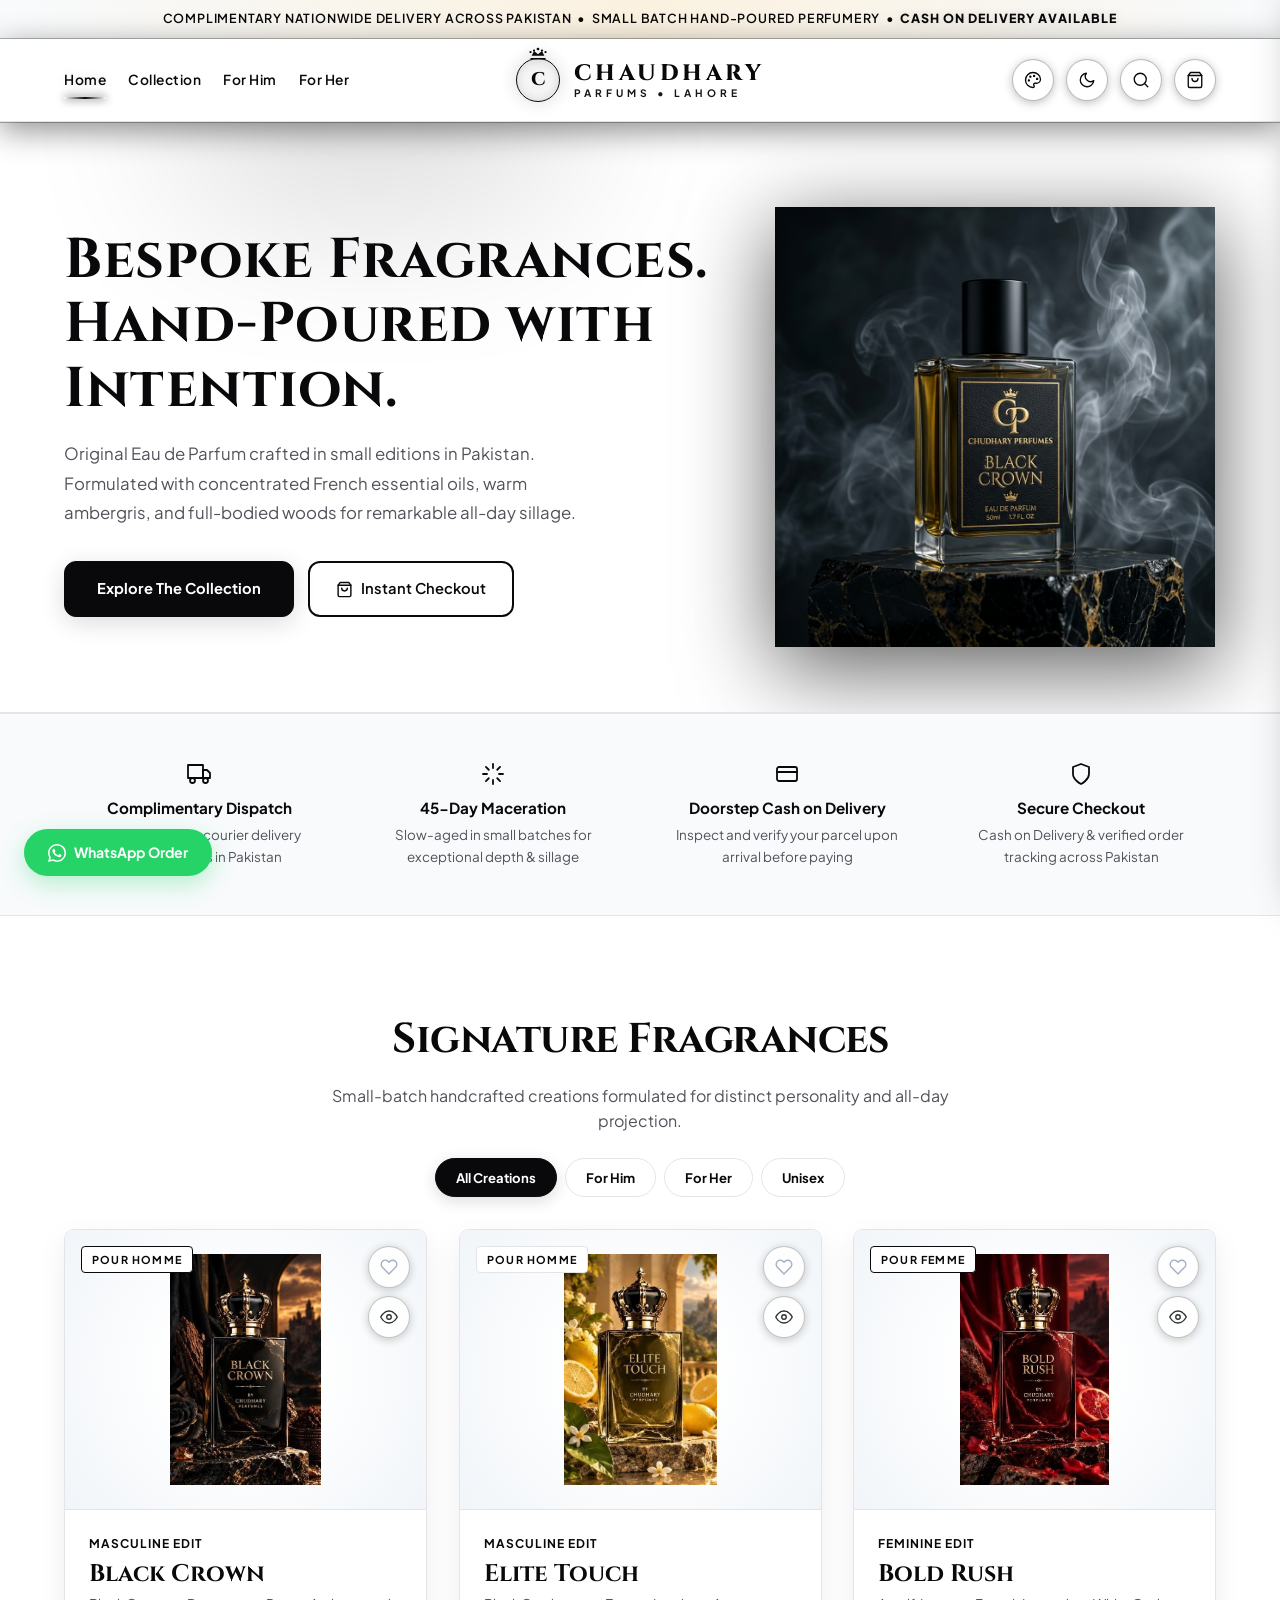
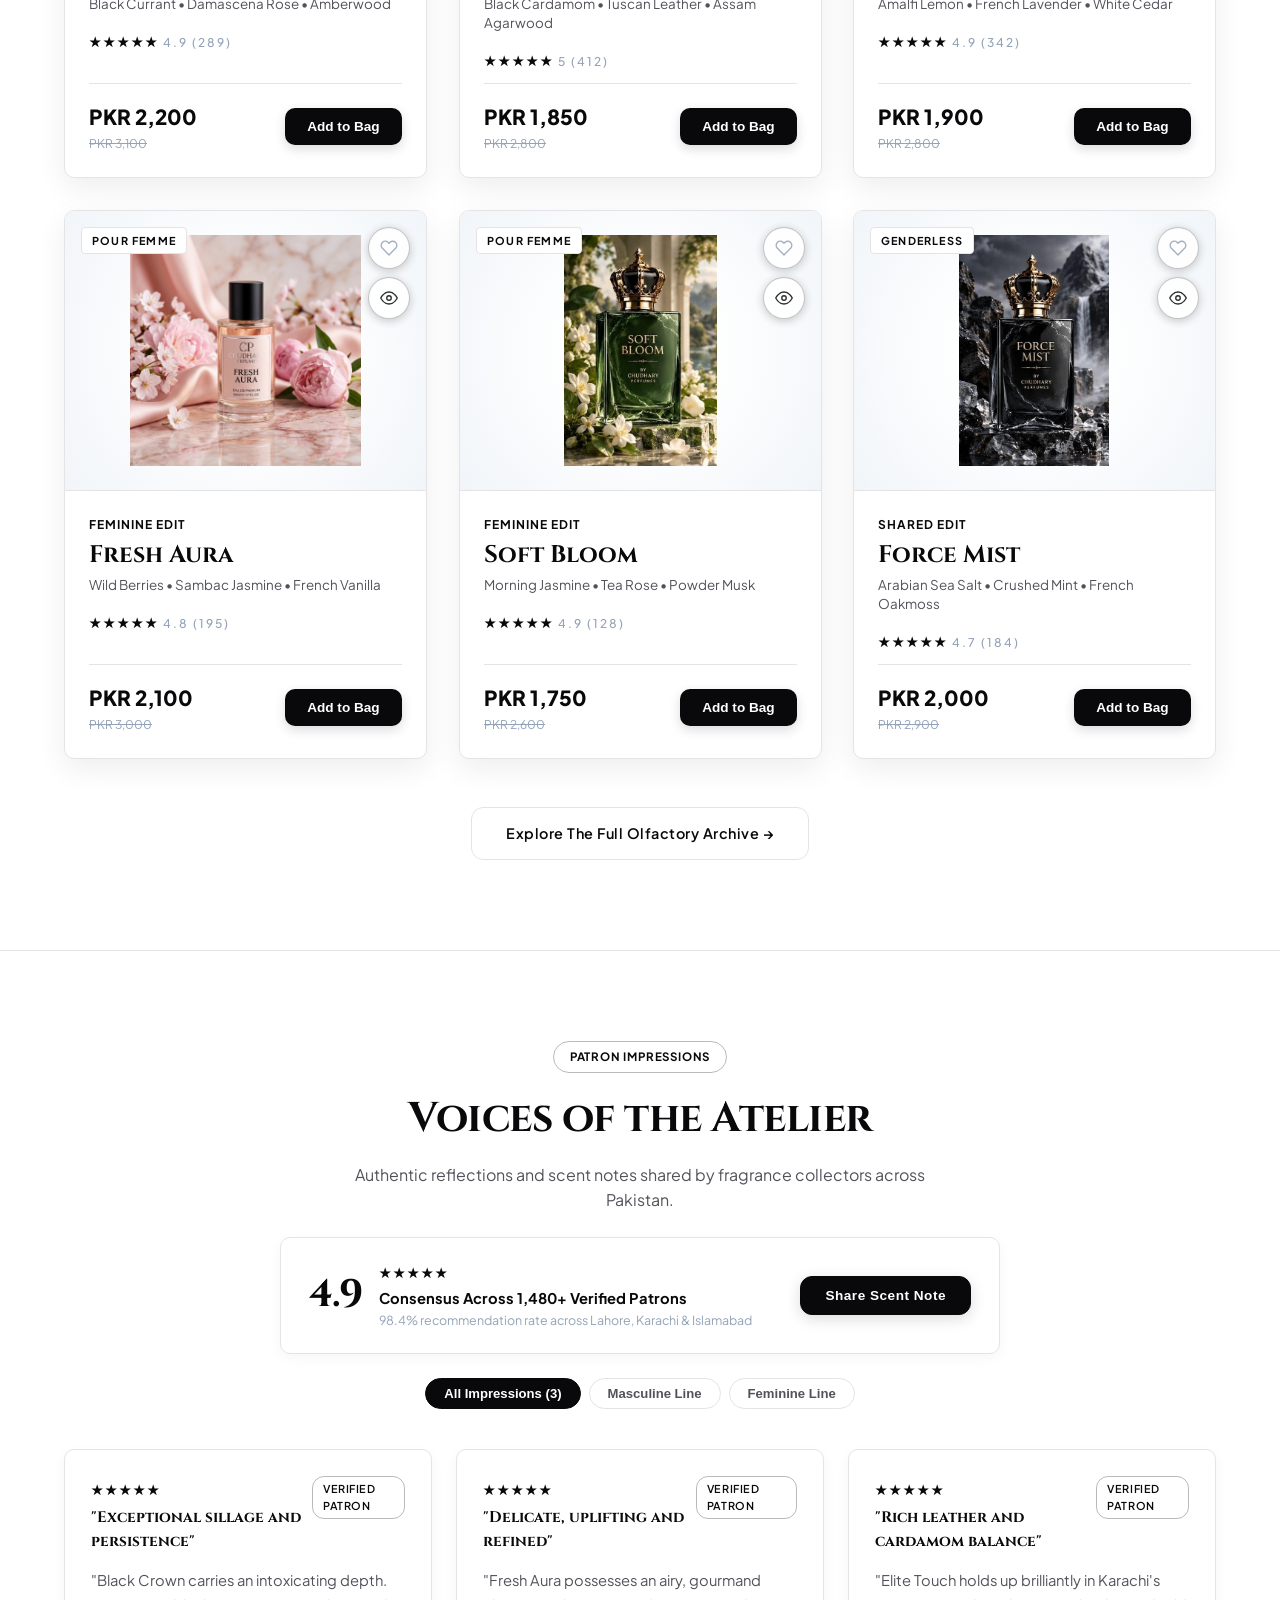
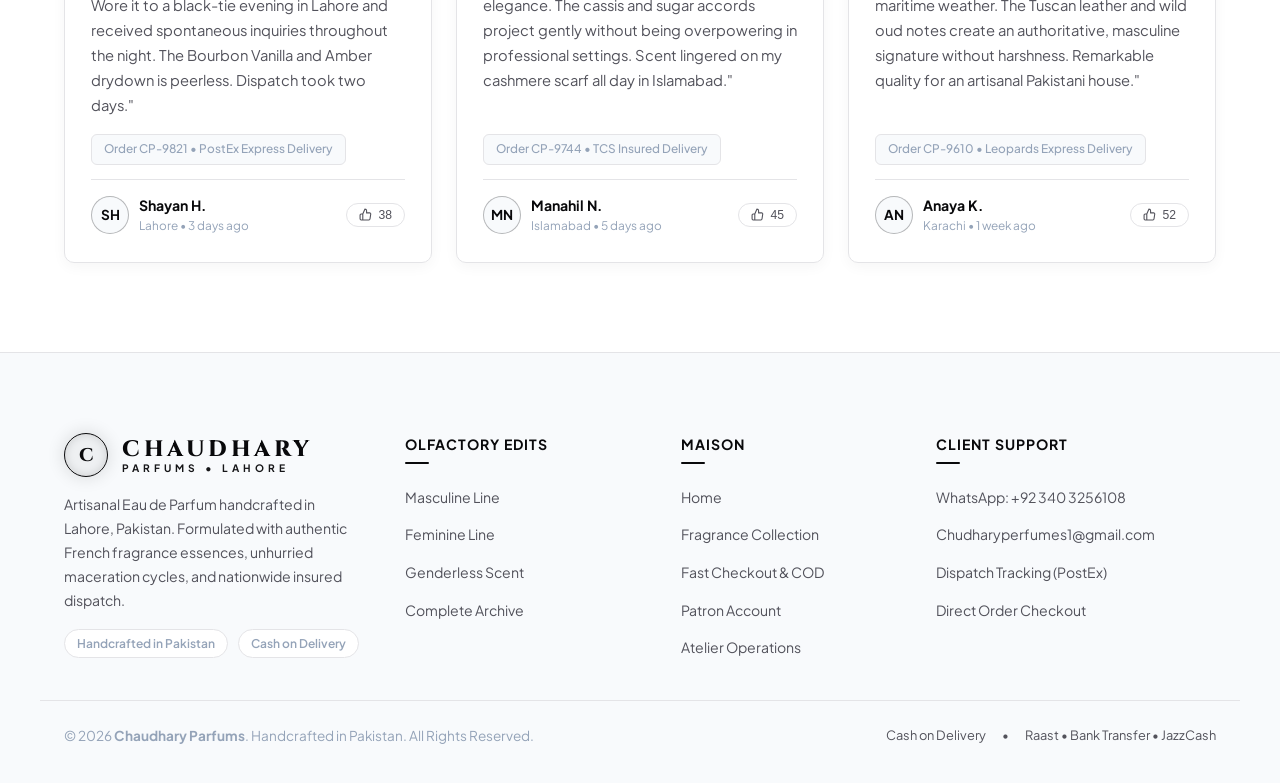
==== index.html @ a532df34 "Restore original Black Crown hero bottle on homepage while keeping new flacon in catalog" ====
<!DOCTYPE html>
<html lang="en-PK" data-theme="light" data-palette="modern-noir">

<head>
  <meta charset="UTF-8">
  <meta name="viewport" content="width=device-width, initial-scale=1.0">
  <title>Chaudhary Parfums | Haute Parfumerie Royale - Luxury Artisanal Eau de Parfum Pakistan</title>
  <meta name="description"
    content="Discover Chaudhary Parfums Lahore: Small-batch handcrafted artisanal Eau de Parfum fragrances formulated with concentrated French essential oils. Complimentary Cash on Delivery across Pakistan.">
  <meta name="keywords"
    content="chaudhary parfums, luxury perfumes pakistan, artisanal eau de parfum lahore, buy perfume online pakistan, mens cologne, womens perfume, niche fragrances pakistan, long lasting perfumes, cash on delivery perfumes">
  <meta name="author" content="Chaudhary Parfums">
  <meta name="robots" content="index, follow">

  <!-- Self-referential Canonical & hreflang Tags -->
  <link rel="canonical" href="https://chudharyperfumes.com/">
  <link rel="alternate" hreflang="en-pk" href="https://chudharyperfumes.com/">
  <link rel="alternate" hreflang="x-default" href="https://chudharyperfumes.com/">

  <!-- Open Graph (OG) Meta Tags for Social Media & WhatsApp -->
  <meta property="og:type" content="website">
  <meta property="og:site_name" content="Chaudhary Parfums">
  <meta property="og:title" content="Chaudhary Parfums | Haute Parfumerie Royale Lahore">
  <meta property="og:description"
    content="Small-batch handcrafted artisanal Eau de Parfum creations formulated with pure French essential oils. Complimentary Cash on Delivery across Pakistan.">
  <meta property="og:url" content="https://chudharyperfumes.com/">
  <meta property="og:image" content="https://chudharyperfumes.com/assets/images/products/black_crown.png">
  <meta property="og:locale" content="en_PK">

  <!-- Twitter Card Meta Tags -->
  <meta name="twitter:card" content="summary_large_image">
  <meta name="twitter:title" content="Chaudhary Parfums | Haute Parfumerie Royale Lahore">
  <meta name="twitter:description"
    content="Handcrafted artisanal Eau de Parfum creations with complimentary nationwide delivery across Pakistan.">
  <meta name="twitter:image" content="https://chudharyperfumes.com/assets/images/products/black_crown.png">

  <!-- Schema.org Structured Data (JSON-LD) -->
  <script type="application/ld+json">
  {
    "@context": "https://schema.org",
    "@type": "Store",
    "name": "Chaudhary Parfums",
    "url": "https://chudharyperfumes.com/",
    "logo": "https://chudharyperfumes.com/assets/images/products/black_crown.png",
    "description": "Pakistan's premier luxury handcrafted fragrance house specializing in long-lasting Eau de Parfum.",
    "telephone": "+92-340-3256108",
    "email": "Chudharyperfumes1@gmail.com",
    "priceRange": "PKR 1,750 - PKR 2,200",
    "address": {
      "@type": "PostalAddress",
      "addressCountry": "PK"
    },
    "sameAs": [
      "https://wa.me/923403256108"
    ]
  }
  </script>

  <!-- Instant Theme Script (Prevents Refresh Flash) -->
  <script>
    (function () {
      try {
        if (localStorage.getItem('cp_theme_v3') !== 'true') {
          localStorage.setItem('cp_palette_pref', 'modern-noir');
          localStorage.setItem('cp_theme_pref', 'light');
          localStorage.setItem('cp_theme_v3', 'true');
        }
        var p = localStorage.getItem('cp_palette_pref') || 'modern-noir';
        var t = localStorage.getItem('cp_theme_pref') || 'light';
        document.documentElement.setAttribute('data-palette', p);
        document.documentElement.setAttribute('data-theme', t);
      } catch (e) { }
    })();
  </script>

  <!-- Performance Preconnect Hints -->
  <link rel="preconnect" href="https://fonts.googleapis.com">
  <link rel="preconnect" href="https://fonts.gstatic.com" crossorigin>

  <!-- CSS Stylesheets -->
  <link rel="stylesheet" href="css/style.css">
  <link rel="stylesheet" href="css/themes.css">
  <link rel="stylesheet" href="css/animations.css">
  <link rel="stylesheet" href="css/responsive.css">
  <link rel="stylesheet" href="css/shop.css">

  <style>
    /* Floating WhatsApp Button */
    .whatsapp-float {
      position: fixed;
      bottom: 24px;
      left: 24px;
      background: #25D366;
      color: #ffffff;
      padding: 12px 24px;
      border-radius: 30px;
      display: flex;
      align-items: center;
      gap: 8px;
      font-weight: 700;
      font-size: 0.88rem;
      box-shadow: 0 8px 24px rgba(37, 211, 102, 0.3);
      z-index: 999;
      transition: transform 0.2s ease;
      text-decoration: none;
    }

    .whatsapp-float:hover {
      transform: scale(1.05);
      color: #ffffff;
    }

    .pak-trust-banner {
      background: var(--bg-secondary);
      border-top: 1px solid var(--border-color);
      border-bottom: 1px solid var(--border-color);
      padding: 36px 0;
    }

    .pak-trust-grid {
      display: grid;
      grid-template-columns: repeat(auto-fit, minmax(220px, 1fr));
      gap: 24px;
      text-align: center;
    }

    .pak-trust-item {
      padding: 12px;
    }

    .pak-trust-icon {
      font-size: 1.6rem;
      margin-bottom: 8px;
    }

    .pak-trust-title {
      font-weight: 700;
      font-size: 0.95rem;
      margin-bottom: 4px;
      color: var(--text-primary);
    }

    .pak-trust-desc {
      font-size: 0.84rem;
      color: var(--text-secondary);
    }

    /* Perfume Story Card */
    .story-card {
      background: var(--bg-card);
      border: 1px solid var(--border-color);
      border-radius: var(--radius-md);
      padding: 48px;
      margin-top: 60px;
      box-shadow: var(--shadow-sm);
      display: grid;
      grid-template-columns: 1fr 1fr;
      gap: 40px;
      align-items: center;
    }

    @media (max-width: 768px) {
      .story-card {
        grid-template-columns: 1fr;
        padding: 28px;
      }
    }
  </style>
</head>

<body>

  <!-- Top Announcement Bar -->
  <div class="top-bar">
    Complimentary Nationwide Delivery Across Pakistan &nbsp;•&nbsp; Small Batch Hand-Poured Perfumery &nbsp;•&nbsp; <strong>Cash on Delivery Available</strong>
  </div>

  <!-- Haute Parfumerie Split-Wing Header Navbar -->
  <header class="header">
    <div class="container navbar">
      <!-- Left Wing: Curated Navigation Links -->
      <nav class="nav-links nav-wing-left">
        <a href="index.html" class="nav-link active">Home</a>
        <a href="shop.html" class="nav-link">Collection</a>
        <a href="shop.html?cat=Men" class="nav-link">For Him</a>
        <a href="shop.html?cat=Women" class="nav-link">For Her</a>
      </nav>

      <!-- Center Wing: Crowned Royal Insignia Logo -->
      <div class="nav-center-wing">
        <a href="index.html" class="logo">
          <div class="logo-seal-wrap">
            <svg class="logo-crown-svg" viewBox="0 0 24 16" fill="currentColor" aria-hidden="true">
              <path d="M2 14h20v2H2v-2zm1.5-3l3.2-6.5 5.3 4.5 5.3-4.5 3.2 6.5H3.5z"/>
              <circle cx="2" cy="6" r="1.5"/>
              <circle cx="6.7" cy="4" r="1.5"/>
              <circle cx="12" cy="2" r="1.8"/>
              <circle cx="17.3" cy="4" r="1.5"/>
              <circle cx="22" cy="6" r="1.5"/>
            </svg>
            <span class="logo-mark">C</span>
          </div>
          <div class="logo-text-group">
            <span class="logo-brand">CHAUDHARY</span>
            <span class="logo-sub">PARFUMS • LAHORE</span>
          </div>
        </a>
      </div>

      <!-- Right Wing: Atelier Actions -->
      <div class="nav-actions nav-wing-right">
        <button class="btn-icon theme-toggle-btn" title="Toggle Theme" aria-label="Toggle Theme">
          <svg width="18" height="18" viewBox="0 0 24 24" fill="none" stroke="currentColor" stroke-width="1.8" stroke-linecap="round" stroke-linejoin="round"><circle cx="12" cy="12" r="5"></circle><line x1="12" y1="1" x2="12" y2="3"></line><line x1="12" y1="21" x2="12" y2="23"></line><line x1="4.22" y1="4.22" x2="5.64" y2="5.64"></line><line x1="18.36" y1="18.36" x2="19.78" y2="19.78"></line><line x1="1" y1="12" x2="3" y2="12"></line><line x1="21" y1="12" x2="23" y2="12"></line><line x1="4.22" y1="19.78" x2="5.64" y2="18.36"></line><line x1="18.36" y1="5.64" x2="19.78" y2="4.22"></line></svg>
        </button>
        <button class="btn-icon search-trigger-btn" title="Search Scents" aria-label="Search Scents">
          <svg width="17" height="17" viewBox="0 0 24 24" fill="none" stroke="currentColor" stroke-width="1.8" stroke-linecap="round" stroke-linejoin="round"><circle cx="11" cy="11" r="8"></circle><line x1="21" y1="21" x2="16.65" y2="16.65"></line></svg>
        </button>
        <div class="btn-icon action-item cart-trigger-btn" title="Shopping Bag" role="button" tabindex="0" aria-label="Shopping Bag">
          <svg width="17" height="17" viewBox="0 0 24 24" fill="none" stroke="currentColor" stroke-width="1.8" stroke-linecap="round" stroke-linejoin="round"><path d="M6 2L3 6v14a2 2 0 0 0 2 2h14a2 2 0 0 0 2-2V6l-3-4z"></path><line x1="3" y1="6" x2="21" y2="6"></line><path d="M16 10a4 4 0 0 1-8 0"></path></svg>
          <span class="badge-count cart-badge-count">0</span>
        </div>
        <button class="mobile-menu-btn" id="mobile-menu-toggler" aria-label="Toggle Navigation">
          <span class="toggler-bars" aria-hidden="true">
            <span class="bar bar-1"></span>
            <span class="bar bar-2"></span>
            <span class="bar bar-3"></span>
          </span>
        </button>
      </div>
    </div>
  </header>

  <!-- Editorial Hero Banner -->
  <section class="hero-section" style="position: relative; overflow: hidden; background: radial-gradient(circle at 75% 45%, rgba(212, 160, 23, 0.16) 0%, rgba(212, 160, 23, 0.04) 42%, var(--hero-bg) 75%); border-bottom: 1px solid var(--border-color); padding: 85px 0 65px 0;">
    <div style="position: absolute; top: -80px; left: 15%; width: 360px; height: 160px; background: var(--brand-gold); filter: blur(90px); opacity: 0.16; pointer-events: none;"></div>
    <div class="container hero-grid" style="position: relative; z-index: 2;">
      <div class="reveal-on-scroll visible">
        <h1 class="hero-title" style="font-size: 3.5rem; line-height: 1.15; font-weight: 700; color: var(--text-primary); margin-bottom: 18px; letter-spacing: 0.5px;">
          Bespoke Fragrances.<br>
          <span style="display: inline-block;">Hand-Poured with Intention.</span>
        </h1>

        <p class="hero-subtitle" style="font-size: 1.05rem; color: var(--text-secondary); margin-bottom: 34px; line-height: 1.75; max-width: 540px;">
          Original Eau de Parfum crafted in small editions in Pakistan. Formulated with concentrated French essential oils, warm ambergris, and full-bodied woods for remarkable all-day sillage.
        </p>

        <div style="display: flex; gap: 14px; flex-wrap: wrap; margin-bottom: 10px;">
          <a href="shop.html" class="btn btn-primary shimmer-gold" style="padding: 14px 32px; font-size: 0.92rem; font-weight: 700; box-shadow: 0 6px 24px var(--brand-gold-glow);">Explore The Collection</a>
          <a href="checkout.html" class="btn btn-secondary" style="padding: 14px 26px; font-size: 0.92rem; display:inline-flex; align-items:center; gap:8px;">
            <svg width="17" height="17" viewBox="0 0 24 24" fill="none" stroke="currentColor" stroke-width="2" stroke-linecap="round" stroke-linejoin="round"><path d="M6 2L3 6v14a2 2 0 0 0 2 2h14a2 2 0 0 0 2-2V6l-3-4z"></path><line x1="3" y1="6" x2="21" y2="6"></line><path d="M16 10a4 4 0 0 1-8 0"></path></svg>
            Instant Checkout
          </a>
        </div>
      </div>

      <div class="reveal-on-scroll visible" style="position: relative; text-align: center; display: flex; justify-content: center; align-items: center;">
        <div style="position: absolute; width: 340px; height: 340px; border-radius: 50%; background: radial-gradient(circle, var(--brand-gold) 0%, rgba(212,160,23,0) 70%); filter: blur(55px); opacity: 0.35; z-index: 1; pointer-events: none;"></div>
        <img src="assets/images/products/hero_black_crown.png" alt="Black Crown Eau de Parfum" class="hero-bottle-float" fetchpriority="high" decoding="async" loading="eager" style="max-width: 440px; width: 100%; position: relative; z-index: 2; filter: drop-shadow(0 20px 45px rgba(0,0,0,0.65));">
      </div>
    </div>
  </section>

  <!-- Clean 4-Pillar Atelier Trust Banner -->
  <section class="pak-trust-banner">
    <div class="container pak-trust-grid">
      <div class="pak-trust-item">
        <div style="display:flex; justify-content:center; margin-bottom:10px; color:var(--brand-gold);">
          <svg width="24" height="24" viewBox="0 0 24 24" fill="none" stroke="currentColor" stroke-width="1.8" stroke-linecap="round" stroke-linejoin="round"><rect x="1" y="3" width="15" height="13"></rect><polygon points="16 8 20 8 23 11 23 16 16 16 16 8"></polygon><circle cx="5.5" cy="18.5" r="2.5"></circle><circle cx="18.5" cy="18.5" r="2.5"></circle></svg>
        </div>
        <div class="pak-trust-title">Complimentary Dispatch</div>
        <div class="pak-trust-desc">Reliable express courier delivery across all cities in Pakistan</div>
      </div>
      <div class="pak-trust-item">
        <div style="display:flex; justify-content:center; margin-bottom:10px; color:var(--brand-gold);">
          <svg width="24" height="24" viewBox="0 0 24 24" fill="none" stroke="currentColor" stroke-width="1.8" stroke-linecap="round" stroke-linejoin="round"><path d="M12 2v4M12 18v4M4.93 4.93l2.83 2.83M16.24 16.24l2.83 2.83M2 12h4M18 12h4M4.93 19.07l2.83-2.83M16.24 7.76l2.83-2.83"></path></svg>
        </div>
        <div class="pak-trust-title">45-Day Maceration</div>
        <div class="pak-trust-desc">Slow-aged in small batches for exceptional depth & sillage</div>
      </div>
      <div class="pak-trust-item">
        <div style="display:flex; justify-content:center; margin-bottom:10px; color:var(--brand-gold);">
          <svg width="24" height="24" viewBox="0 0 24 24" fill="none" stroke="currentColor" stroke-width="1.8" stroke-linecap="round" stroke-linejoin="round"><rect x="2" y="5" width="20" height="14" rx="2"></rect><line x1="2" y1="10" x2="22" y2="10"></line></svg>
        </div>
        <div class="pak-trust-title">Doorstep Cash on Delivery</div>
        <div class="pak-trust-desc">Inspect and verify your parcel upon arrival before paying</div>
      </div>
      <div class="pak-trust-item">
        <div style="display:flex; justify-content:center; margin-bottom:10px; color:var(--brand-gold);">
          <svg width="24" height="24" viewBox="0 0 24 24" fill="none" stroke="currentColor" stroke-width="1.8" stroke-linecap="round" stroke-linejoin="round"><path d="M12 22s8-4 8-10V5l-8-3-8 3v7c0 6 8 10 8 10z"/></svg>
        </div>
        <div class="pak-trust-title">Secure Checkout</div>
        <div class="pak-trust-desc">Cash on Delivery & verified order tracking across Pakistan</div>
      </div>
    </div>
  </section>

  <!-- Featured Fragrances Grid -->
  <section class="section-padding">
    <div class="container">
      <h2 class="section-title" style="text-align:center;">Signature <span>Fragrances</span></h2>
      <p class="section-subtitle" style="text-align:center;">Small-batch handcrafted creations formulated for distinct personality and all-day projection.</p>

      <!-- Clean Category Access Pills -->
      <div style="display: flex; justify-content: center; gap: 8px; flex-wrap: wrap; margin-top: 24px; margin-bottom: 32px;">
        <a href="shop.html" class="btn btn-primary" style="padding: 8px 20px; border-radius: 20px; font-size: 0.82rem; font-weight: 700;">All Creations</a>
        <a href="shop.html?cat=Men" class="btn btn-outline" style="padding: 8px 20px; border-radius: 20px; font-size: 0.82rem; font-weight: 700;">For Him</a>
        <a href="shop.html?cat=Women" class="btn btn-outline" style="padding: 8px 20px; border-radius: 20px; font-size: 0.82rem; font-weight: 700;">For Her</a>
        <a href="shop.html?cat=Unisex" class="btn btn-outline" style="padding: 8px 20px; border-radius: 20px; font-size: 0.82rem; font-weight: 700;">Unisex</a>
      </div>

      <div class="product-grid">
        <!-- Black Crown (Pour Homme) -->
        <div class="product-card reveal-on-scroll">
          <div class="product-img-wrapper">
            <img src="assets/images/products/black_crown.png" alt="Black Crown Eau de Parfum" class="product-img">
            <div class="product-badge-overlay">
              <span class="badge badge-featured">Pour Homme</span>
            </div>
            <div class="product-actions">
              <button class="btn-icon wishlist-btn" data-product-id="black-crown"
                onclick="WishlistManager.toggleItem({id:'black-crown',name:'Black Crown',price:2200,image:'assets/images/products/black_crown.png'})"
                title="Save to Wishlist" aria-label="Save to Wishlist">
                <svg width="16" height="16" viewBox="0 0 24 24" fill="none" stroke="currentColor" stroke-width="1.8" stroke-linecap="round" stroke-linejoin="round"><path d="M20.84 4.61a5.5 5.5 0 0 0-7.78 0L12 5.67l-1.06-1.06a5.5 5.5 0 0 0-7.78 7.78l1.06 1.06L12 21.23l7.78-7.78 1.06-1.06a5.5 5.5 0 0 0 0-7.78z"></path></svg>
              </button>
              <button class="btn-icon" onclick="ShopManager.openQuickView('black-crown')" title="Olfactory Details" aria-label="Quick View">
                <svg width="16" height="16" viewBox="0 0 24 24" fill="none" stroke="currentColor" stroke-width="1.8" stroke-linecap="round" stroke-linejoin="round"><path d="M1 12s4-8 11-8 11 8 11 8-4 8-11 8-11-8z"></path><circle cx="12" cy="12" r="3"></circle></svg>
              </button>
            </div>
          </div>
          <div class="product-info">
            <div class="product-category">Eau de Parfum &nbsp;•&nbsp; 50ml Edition</div>
            <h3 class="product-title"><a href="shop.html">Black Crown</a></h3>
            <div class="product-notes">Damask Rose • Bourbon Vanilla • Smoked Amber Wood</div>
            <div style="font-size:0.8rem; margin-bottom:12px; display:flex; align-items:center; gap:6px;">
              <span class="rating-stars">★★★★★</span>
              <span style="font-weight:700; color:var(--text-primary);">4.9</span>
              <span style="color:var(--text-muted); font-size:0.75rem;">(289 patrons)</span>
            </div>
            <div class="product-footer">
              <div>
                <div class="product-price">PKR 2,200</div>
                <div style="font-size:0.75rem; color:var(--text-muted); text-decoration:line-through;">PKR 3,100</div>
              </div>
              <button class="add-cart-btn"
                onclick="CartManager.addItem({id:'black-crown',name:'Black Crown',price:2200,image:'assets/images/products/black_crown.png'})">Add to Bag</button>
            </div>
          </div>
        </div>

        <!-- Elite Touch (Pour Homme) -->
        <div class="product-card reveal-on-scroll">
          <div class="product-img-wrapper">
            <img src="assets/images/products/elite_touch.png" alt="Elite Touch Eau de Parfum" class="product-img">
            <div class="product-badge-overlay">
              <span class="badge badge-featured">Pour Homme</span>
            </div>
            <div class="product-actions">
              <button class="btn-icon wishlist-btn" data-product-id="elite-touch"
                onclick="WishlistManager.toggleItem({id:'elite-touch',name:'Elite Touch',price:1850,image:'assets/images/products/elite_touch.png'})"
                title="Save to Wishlist" aria-label="Save to Wishlist">
                <svg width="16" height="16" viewBox="0 0 24 24" fill="none" stroke="currentColor" stroke-width="1.8" stroke-linecap="round" stroke-linejoin="round"><path d="M20.84 4.61a5.5 5.5 0 0 0-7.78 0L12 5.67l-1.06-1.06a5.5 5.5 0 0 0-7.78 7.78l1.06 1.06L12 21.23l7.78-7.78 1.06-1.06a5.5 5.5 0 0 0 0-7.78z"></path></svg>
              </button>
              <button class="btn-icon" onclick="ShopManager.openQuickView('elite-touch')" title="Olfactory Details" aria-label="Quick View">
                <svg width="16" height="16" viewBox="0 0 24 24" fill="none" stroke="currentColor" stroke-width="1.8" stroke-linecap="round" stroke-linejoin="round"><path d="M1 12s4-8 11-8 11 8 11 8-4 8-11 8-11-8z"></path><circle cx="12" cy="12" r="3"></circle></svg>
              </button>
            </div>
          </div>
          <div class="product-info">
            <div class="product-category">Eau de Parfum &nbsp;•&nbsp; 50ml Edition</div>
            <h3 class="product-title"><a href="shop.html">Elite Touch</a></h3>
            <div class="product-notes">Black Cardamom • Tuscan Leather • Wild Oud Wood</div>
            <div style="font-size:0.8rem; margin-bottom:12px; display:flex; align-items:center; gap:6px;">
              <span class="rating-stars">★★★★★</span>
              <span style="font-weight:700; color:var(--text-primary);">5.0</span>
              <span style="color:var(--text-muted); font-size:0.75rem;">(412 patrons)</span>
            </div>
            <div class="product-footer">
              <div>
                <div class="product-price">PKR 1,850</div>
                <div style="font-size:0.75rem; color:var(--text-muted); text-decoration:line-through;">PKR 2,800</div>
              </div>
              <button class="add-cart-btn"
                onclick="CartManager.addItem({id:'elite-touch',name:'Elite Touch',price:1850,image:'assets/images/products/elite_touch.png'})">Add to Bag</button>
            </div>
          </div>
        </div>

        <!-- Bold Rush (Pour Femme) -->
        <div class="product-card reveal-on-scroll">
          <div class="product-img-wrapper">
            <img src="assets/images/products/bold_rush.png" alt="Bold Rush Eau de Parfum" class="product-img">
            <div class="product-badge-overlay">
              <span class="badge badge-featured">Pour Femme</span>
            </div>
            <div class="product-actions">
              <button class="btn-icon wishlist-btn" data-product-id="bold-rush"
                onclick="WishlistManager.toggleItem({id:'bold-rush',name:'Bold Rush',price:1900,image:'assets/images/products/bold_rush.png'})"
                title="Save to Wishlist" aria-label="Save to Wishlist">
                <svg width="16" height="16" viewBox="0 0 24 24" fill="none" stroke="currentColor" stroke-width="1.8" stroke-linecap="round" stroke-linejoin="round"><path d="M20.84 4.61a5.5 5.5 0 0 0-7.78 0L12 5.67l-1.06-1.06a5.5 5.5 0 0 0-7.78 7.78l1.06 1.06L12 21.23l7.78-7.78 1.06-1.06a5.5 5.5 0 0 0 0-7.78z"></path></svg>
              </button>
              <button class="btn-icon" onclick="ShopManager.openQuickView('bold-rush')" title="Olfactory Details" aria-label="Quick View">
                <svg width="16" height="16" viewBox="0 0 24 24" fill="none" stroke="currentColor" stroke-width="1.8" stroke-linecap="round" stroke-linejoin="round"><path d="M1 12s4-8 11-8 11 8 11 8-4 8-11 8-11-8z"></path><circle cx="12" cy="12" r="3"></circle></svg>
              </button>
            </div>
          </div>
          <div class="product-info">
            <div class="product-category">Eau de Parfum &nbsp;•&nbsp; 50ml Edition</div>
            <h3 class="product-title"><a href="shop.html">Bold Rush</a></h3>
            <div class="product-notes">Calabrian Lemon • French Lavender • White Cedarwood</div>
            <div style="font-size:0.8rem; margin-bottom:12px; display:flex; align-items:center; gap:6px;">
              <span class="rating-stars">★★★★★</span>
              <span style="font-weight:700; color:var(--text-primary);">4.9</span>
              <span style="color:var(--text-muted); font-size:0.75rem;">(342 patrons)</span>
            </div>
            <div class="product-footer">
              <div>
                <div class="product-price">PKR 1,900</div>
                <div style="font-size:0.75rem; color:var(--text-muted); text-decoration:line-through;">PKR 2,800</div>
              </div>
              <button class="add-cart-btn"
                onclick="CartManager.addItem({id:'bold-rush',name:'Bold Rush',price:1900,image:'assets/images/products/bold_rush.png'})">Add to Bag</button>
            </div>
          </div>
        </div>

        <!-- Soft Bloom (Pour Femme) -->
        <div class="product-card reveal-on-scroll">
          <div class="product-img-wrapper">
            <img src="assets/images/products/soft_bloom.png" alt="Soft Bloom Eau de Parfum" class="product-img">
            <div class="product-badge-overlay">
              <span class="badge badge-featured">Pour Femme</span>
            </div>
            <div class="product-actions">
              <button class="btn-icon wishlist-btn" data-product-id="soft-bloom"
                onclick="WishlistManager.toggleItem({id:'soft-bloom',name:'Soft Bloom',price:1750,image:'assets/images/products/soft_bloom.png'})"
                title="Save to Wishlist" aria-label="Save to Wishlist">
                <svg width="16" height="16" viewBox="0 0 24 24" fill="none" stroke="currentColor" stroke-width="1.8" stroke-linecap="round" stroke-linejoin="round"><path d="M20.84 4.61a5.5 5.5 0 0 0-7.78 0L12 5.67l-1.06-1.06a5.5 5.5 0 0 0-7.78 7.78l1.06 1.06L12 21.23l7.78-7.78 1.06-1.06a5.5 5.5 0 0 0 0-7.78z"></path></svg>
              </button>
              <button class="btn-icon" onclick="ShopManager.openQuickView('soft-bloom')" title="Olfactory Details" aria-label="Quick View">
                <svg width="16" height="16" viewBox="0 0 24 24" fill="none" stroke="currentColor" stroke-width="1.8" stroke-linecap="round" stroke-linejoin="round"><path d="M1 12s4-8 11-8 11 8 11 8-4 8-11 8-11-8z"></path><circle cx="12" cy="12" r="3"></circle></svg>
              </button>
            </div>
          </div>
          <div class="product-info">
            <div class="product-category">Eau de Parfum &nbsp;•&nbsp; 50ml Edition</div>
            <h3 class="product-title"><a href="shop.html">Soft Bloom</a></h3>
            <div class="product-notes">Jasmine Sambac • Grasse Tea Rose • Velvet Musk</div>
            <div style="font-size:0.8rem; margin-bottom:12px; display:flex; align-items:center; gap:6px;">
              <span class="rating-stars">★★★★★</span>
              <span style="font-weight:700; color:var(--text-primary);">4.9</span>
              <span style="color:var(--text-muted); font-size:0.75rem;">(128 patrons)</span>
            </div>
            <div class="product-footer">
              <div>
                <div class="product-price">PKR 1,750</div>
                <div style="font-size:0.75rem; color:var(--text-muted); text-decoration:line-through;">PKR 2,600</div>
              </div>
              <button class="add-cart-btn"
                onclick="CartManager.addItem({id:'soft-bloom',name:'Soft Bloom',price:1750,image:'assets/images/products/soft_bloom.png'})">Add to Bag</button>
            </div>
          </div>
        </div>

        <!-- Fresh Aura (Pour Femme) -->
        <div class="product-card reveal-on-scroll">
          <div class="product-img-wrapper">
            <img src="assets/images/products/fresh_aura.png" alt="Fresh Aura Eau de Parfum" class="product-img">
            <div class="product-badge-overlay">
              <span class="badge badge-featured">Pour Femme</span>
            </div>
            <div class="product-actions">
              <button class="btn-icon wishlist-btn" data-product-id="fresh-aura"
                onclick="WishlistManager.toggleItem({id:'fresh-aura',name:'Fresh Aura',price:2100,image:'assets/images/products/fresh_aura.png'})"
                title="Save to Wishlist" aria-label="Save to Wishlist">
                <svg width="16" height="16" viewBox="0 0 24 24" fill="none" stroke="currentColor" stroke-width="1.8" stroke-linecap="round" stroke-linejoin="round"><path d="M20.84 4.61a5.5 5.5 0 0 0-7.78 0L12 5.67l-1.06-1.06a5.5 5.5 0 0 0-7.78 7.78l1.06 1.06L12 21.23l7.78-7.78 1.06-1.06a5.5 5.5 0 0 0 0-7.78z"></path></svg>
              </button>
              <button class="btn-icon" onclick="ShopManager.openQuickView('fresh-aura')" title="Olfactory Details" aria-label="Quick View">
                <svg width="16" height="16" viewBox="0 0 24 24" fill="none" stroke="currentColor" stroke-width="1.8" stroke-linecap="round" stroke-linejoin="round"><path d="M1 12s4-8 11-8 11 8 11 8-4 8-11 8-11-8z"></path><circle cx="12" cy="12" r="3"></circle></svg>
              </button>
            </div>
          </div>
          <div class="product-info">
            <div class="product-category">Eau de Parfum &nbsp;•&nbsp; 50ml Edition</div>
            <h3 class="product-title"><a href="shop.html">Fresh Aura</a></h3>
            <div class="product-notes">Cassis Berries • Spun Sugar • Bourbon Vanilla</div>
            <div style="font-size:0.8rem; margin-bottom:12px; display:flex; align-items:center; gap:6px;">
              <span class="rating-stars">★★★★★</span>
              <span style="font-weight:700; color:var(--text-primary);">4.8</span>
              <span style="color:var(--text-muted); font-size:0.75rem;">(195 patrons)</span>
            </div>
            <div class="product-footer">
              <div>
                <div class="product-price">PKR 2,100</div>
                <div style="font-size:0.75rem; color:var(--text-muted); text-decoration:line-through;">PKR 3,000</div>
              </div>
              <button class="add-cart-btn"
                onclick="CartManager.addItem({id:'fresh-aura',name:'Fresh Aura',price:2100,image:'assets/images/products/fresh_aura.png'})">Add to Bag</button>
            </div>
          </div>
        </div>

        <!-- Force Mist (Genderless) -->
        <div class="product-card reveal-on-scroll">
          <div class="product-img-wrapper">
            <img src="assets/images/products/force_mist.png" alt="Force Mist Eau de Parfum" class="product-img">
            <div class="product-badge-overlay">
              <span class="badge badge-featured">Genderless</span>
            </div>
            <div class="product-actions">
              <button class="btn-icon wishlist-btn" data-product-id="force-mist"
                onclick="WishlistManager.toggleItem({id:'force-mist',name:'Force Mist',price:2000,image:'assets/images/products/force_mist.png'})"
                title="Save to Wishlist" aria-label="Save to Wishlist">
                <svg width="16" height="16" viewBox="0 0 24 24" fill="none" stroke="currentColor" stroke-width="1.8" stroke-linecap="round" stroke-linejoin="round"><path d="M20.84 4.61a5.5 5.5 0 0 0-7.78 0L12 5.67l-1.06-1.06a5.5 5.5 0 0 0-7.78 7.78l1.06 1.06L12 21.23l7.78-7.78 1.06-1.06a5.5 5.5 0 0 0 0-7.78z"></path></svg>
              </button>
              <button class="btn-icon" onclick="ShopManager.openQuickView('force-mist')" title="Olfactory Details" aria-label="Quick View">
                <svg width="16" height="16" viewBox="0 0 24 24" fill="none" stroke="currentColor" stroke-width="1.8" stroke-linecap="round" stroke-linejoin="round"><path d="M1 12s4-8 11-8 11 8 11 8-4 8-11 8-11-8z"></path><circle cx="12" cy="12" r="3"></circle></svg>
              </button>
            </div>
          </div>
          <div class="product-info">
            <div class="product-category">Eau de Parfum &nbsp;•&nbsp; 50ml Edition</div>
            <h3 class="product-title"><a href="shop.html">Force Mist</a></h3>
            <div class="product-notes">Arabian Sea Salt • Crushed Mint • Key Lime</div>
            <div style="font-size:0.8rem; margin-bottom:12px; display:flex; align-items:center; gap:6px;">
              <span class="rating-stars">★★★★★</span>
              <span style="font-weight:700; color:var(--text-primary);">4.7</span>
              <span style="color:var(--text-muted); font-size:0.75rem;">(184 patrons)</span>
            </div>
            <div class="product-footer">
              <div>
                <div class="product-price">PKR 2,000</div>
                <div style="font-size:0.75rem; color:var(--text-muted); text-decoration:line-through;">PKR 2,900</div>
              </div>
              <button class="add-cart-btn"
                onclick="CartManager.addItem({id:'force-mist',name:'Force Mist',price:2000,image:'assets/images/products/force_mist.png'})">Add to Bag</button>
            </div>
          </div>
        </div>

      </div>

      <div style="text-align: center; margin-top: 48px;">
        <a href="shop.html" class="btn btn-outline" style="padding: 14px 34px; letter-spacing: 0.5px;">
          Explore The Full Olfactory Archive →
        </a>
      </div>
    </div>
  </section>

  <!-- Customer Reviews & Verified Testimonials Section -->
  <section class="section-padding" style="background: var(--bg-primary); border-top: 1px solid var(--border-color);" id="reviews-section">
    <div class="container">
      <div style="text-align: center; max-width: 720px; margin: 0 auto 40px auto;">
        <span class="badge" style="margin-bottom: 12px; background: transparent; border: 1px solid var(--border-gold); color: var(--brand-gold);">Patron Impressions</span>
        <h2 class="section-title">Voices of the <span>Atelier</span></h2>
        <p class="section-subtitle">Authentic reflections and scent notes shared by fragrance collectors across Pakistan.</p>

        <!-- Summary Rating Banner & Action -->
        <div style="display: flex; flex-wrap: wrap; justify-content: space-between; align-items: center; gap: 20px; margin-top: 24px; padding: 22px 28px; background: var(--bg-card); border: 1px solid var(--border-color); border-radius: var(--radius-md); box-shadow: var(--shadow-sm);">
          <div style="display: flex; align-items: center; gap: 16px;">
            <div style="font-size: 2.4rem; font-family: var(--font-heading); font-weight: 700; color: var(--brand-gold); line-height: 1;">4.9</div>
            <div style="text-align: left;">
              <div style="font-size: 0.95rem; margin-bottom: 3px;"><span class="rating-stars">★★★★★</span></div>
              <div style="font-weight: 700; font-size: 0.92rem; color: var(--text-primary);">Consensus Across 1,480+ Verified Patrons</div>
              <div style="font-size: 0.78rem; color: var(--text-muted);">98.4% recommendation rate across Lahore, Karachi & Islamabad</div>
            </div>
          </div>
          <button onclick="openReviewModal()" class="btn btn-primary" style="padding: 11px 24px; font-size: 0.85rem; letter-spacing: 0.5px;">Share Scent Note</button>
        </div>

        <!-- Filter Category Pills -->
        <div style="display: flex; justify-content: center; gap: 8px; flex-wrap: wrap; margin-top: 24px;">
          <button onclick="filterReviews('all', this)" class="review-tab-btn active-tab" style="padding: 7px 18px; border-radius: 20px; border: 1px solid var(--brand-gold); background: var(--brand-gold); color: var(--btn-primary-text); font-size: 0.82rem; font-weight: 700; cursor: pointer;">All Impressions (3)</button>
          <button onclick="filterReviews('men', this)" class="review-tab-btn" style="padding: 7px 18px; border-radius: 20px; border: 1px solid var(--border-color); background: var(--bg-card); color: var(--text-secondary); font-size: 0.82rem; font-weight: 600; cursor: pointer;">Masculine Line</button>
          <button onclick="filterReviews('women', this)" class="review-tab-btn" style="padding: 7px 18px; border-radius: 20px; border: 1px solid var(--border-color); background: var(--bg-card); color: var(--text-secondary); font-size: 0.82rem; font-weight: 600; cursor: pointer;">Feminine Line</button>
        </div>
      </div>

      <!-- Testimonials Grid -->
      <div id="reviews-grid" style="display: grid; grid-template-columns: repeat(auto-fit, minmax(300px, 1fr)); gap: 24px;">
        <!-- Review 1: Men (Black Crown) -->
        <div class="review-card" data-cat="men" style="background: var(--bg-card); border: 1px solid var(--border-color); border-radius: var(--radius-md); padding: 26px; box-shadow: var(--shadow-sm); display: flex; flex-direction: column; justify-content: space-between;">
          <div>
            <div style="display: flex; justify-content: space-between; align-items: flex-start; margin-bottom: 14px;">
              <div>
                <div style="margin-bottom: 4px;"><span class="rating-stars">★★★★★</span></div>
                <div style="font-size: 0.95rem; font-weight: 700; color: var(--text-primary); font-family: var(--font-heading);">"Exceptional sillage and persistence"</div>
              </div>
              <span style="font-size: 0.68rem; letter-spacing: 0.05em; text-transform: uppercase; border: 1px solid var(--border-gold); color: var(--brand-gold); padding: 3px 10px; border-radius: 12px; font-weight: 600;">Verified Patron</span>
            </div>
            <p style="color: var(--text-secondary); font-size: 0.92rem; line-height: 1.7; margin-bottom: 16px;">
              "Black Crown carries an intoxicating depth. Wore it to a black-tie evening in Lahore and received spontaneous inquiries throughout the night. The Bourbon Vanilla and Amber drydown is peerless. Dispatch took two days."
            </p>
          </div>
          <div>
            <div style="font-size: 0.74rem; color: var(--text-muted); font-weight: 500; margin-bottom: 14px; background: var(--bg-secondary); padding: 5px 12px; border-radius: 6px; display: inline-block; border: 1px solid var(--border-color);">
              Order CP-9821 &bull; PostEx Express Delivery
            </div>
            <div style="display: flex; align-items: center; justify-content: space-between; border-top: 1px solid var(--border-color); padding-top: 14px;">
              <div style="display: flex; align-items: center; gap: 10px;">
                <div style="width: 38px; height: 38px; border-radius: 50%; background: var(--bg-secondary); border: 1px solid var(--border-gold); display: flex; align-items: center; justify-content: center; font-weight: 700; color: var(--brand-gold); font-size: 0.85rem;">SH</div>
                <div>
                  <div style="font-size: 0.88rem; font-weight: 700; color: var(--text-primary);">Shayan H.</div>
                  <div style="font-size: 0.74rem; color: var(--text-muted);">Lahore &bull; 3 days ago</div>
                </div>
              </div>
              <button onclick="likeReview(this)" style="background: none; border: 1px solid var(--border-color); border-radius: 16px; padding: 4px 12px; font-size: 0.76rem; color: var(--text-secondary); cursor: pointer; display: flex; align-items: center; gap: 6px;">
                <svg width="13" height="13" viewBox="0 0 24 24" fill="none" stroke="currentColor" stroke-width="2" stroke-linecap="round" stroke-linejoin="round"><path d="M14 9V5a3 3 0 0 0-3-3l-4 9v11h11.28a2 2 0 0 0 2-1.7l1.38-9a2 2 0 0 0-2-2.3zM7 22H4a2 2 0 0 1-2-2v-7a2 2 0 0 1 2-2h3"></path></svg>
                <span>38</span>
              </button>
            </div>
          </div>
        </div>

        <!-- Review 2: Women (Fresh Aura) -->
        <div class="review-card" data-cat="women" style="background: var(--bg-card); border: 1px solid var(--border-color); border-radius: var(--radius-md); padding: 26px; box-shadow: var(--shadow-sm); display: flex; flex-direction: column; justify-content: space-between;">
          <div>
            <div style="display: flex; justify-content: space-between; align-items: flex-start; margin-bottom: 14px;">
              <div>
                <div style="margin-bottom: 4px;"><span class="rating-stars">★★★★★</span></div>
                <div style="font-size: 0.95rem; font-weight: 700; color: var(--text-primary); font-family: var(--font-heading);">"Delicate, uplifting and refined"</div>
              </div>
              <span style="font-size: 0.68rem; letter-spacing: 0.05em; text-transform: uppercase; border: 1px solid var(--border-gold); color: var(--brand-gold); padding: 3px 10px; border-radius: 12px; font-weight: 600;">Verified Patron</span>
            </div>
            <p style="color: var(--text-secondary); font-size: 0.92rem; line-height: 1.7; margin-bottom: 16px;">
              "Fresh Aura possesses an airy, gourmand elegance. The cassis and sugar accords project gently without being overpowering in professional settings. Scent lingered on my cashmere scarf all day in Islamabad."
            </p>
          </div>
          <div>
            <div style="font-size: 0.74rem; color: var(--text-muted); font-weight: 500; margin-bottom: 14px; background: var(--bg-secondary); padding: 5px 12px; border-radius: 6px; display: inline-block; border: 1px solid var(--border-color);">
              Order CP-9744 &bull; TCS Insured Delivery
            </div>
            <div style="display: flex; align-items: center; justify-content: space-between; border-top: 1px solid var(--border-color); padding-top: 14px;">
              <div style="display: flex; align-items: center; gap: 10px;">
                <div style="width: 38px; height: 38px; border-radius: 50%; background: var(--bg-secondary); border: 1px solid var(--border-gold); display: flex; align-items: center; justify-content: center; font-weight: 700; color: var(--brand-gold); font-size: 0.85rem;">MN</div>
                <div>
                  <div style="font-size: 0.88rem; font-weight: 700; color: var(--text-primary);">Manahil N.</div>
                  <div style="font-size: 0.74rem; color: var(--text-muted);">Islamabad &bull; 5 days ago</div>
                </div>
              </div>
              <button onclick="likeReview(this)" style="background: none; border: 1px solid var(--border-color); border-radius: 16px; padding: 4px 12px; font-size: 0.76rem; color: var(--text-secondary); cursor: pointer; display: flex; align-items: center; gap: 6px;">
                <svg width="13" height="13" viewBox="0 0 24 24" fill="none" stroke="currentColor" stroke-width="2" stroke-linecap="round" stroke-linejoin="round"><path d="M14 9V5a3 3 0 0 0-3-3l-4 9v11h11.28a2 2 0 0 0 2-1.7l1.38-9a2 2 0 0 0-2-2.3zM7 22H4a2 2 0 0 1-2-2v-7a2 2 0 0 1 2-2h3"></path></svg>
                <span>45</span>
              </button>
            </div>
          </div>
        </div>

        <!-- Review 3: Men (Elite Touch) -->
        <div class="review-card" data-cat="men" style="background: var(--bg-card); border: 1px solid var(--border-color); border-radius: var(--radius-md); padding: 26px; box-shadow: var(--shadow-sm); display: flex; flex-direction: column; justify-content: space-between;">
          <div>
            <div style="display: flex; justify-content: space-between; align-items: flex-start; margin-bottom: 14px;">
              <div>
                <div style="margin-bottom: 4px;"><span class="rating-stars">★★★★★</span></div>
                <div style="font-size: 0.95rem; font-weight: 700; color: var(--text-primary); font-family: var(--font-heading);">"Rich leather and cardamom balance"</div>
              </div>
              <span style="font-size: 0.68rem; letter-spacing: 0.05em; text-transform: uppercase; border: 1px solid var(--border-gold); color: var(--brand-gold); padding: 3px 10px; border-radius: 12px; font-weight: 600;">Verified Patron</span>
            </div>
            <p style="color: var(--text-secondary); font-size: 0.92rem; line-height: 1.7; margin-bottom: 16px;">
              "Elite Touch holds up brilliantly in Karachi's maritime weather. The Tuscan leather and wild oud notes create an authoritative, masculine signature without harshness. Remarkable quality for an artisanal Pakistani house."
            </p>
          </div>
          <div>
            <div style="font-size: 0.74rem; color: var(--text-muted); font-weight: 500; margin-bottom: 14px; background: var(--bg-secondary); padding: 5px 12px; border-radius: 6px; display: inline-block; border: 1px solid var(--border-color);">
              Order CP-9610 &bull; Leopards Express Delivery
            </div>
            <div style="display: flex; align-items: center; justify-content: space-between; border-top: 1px solid var(--border-color); padding-top: 14px;">
              <div style="display: flex; align-items: center; gap: 10px;">
                <div style="width: 38px; height: 38px; border-radius: 50%; background: var(--bg-secondary); border: 1px solid var(--border-gold); display: flex; align-items: center; justify-content: center; font-weight: 700; color: var(--brand-gold); font-size: 0.85rem;">AN</div>
                <div>
                  <div style="font-size: 0.88rem; font-weight: 700; color: var(--text-primary);">Anaya K.</div>
                  <div style="font-size: 0.74rem; color: var(--text-muted);">Karachi &bull; 1 week ago</div>
                </div>
              </div>
              <button onclick="likeReview(this)" style="background: none; border: 1px solid var(--border-color); border-radius: 16px; padding: 4px 12px; font-size: 0.76rem; color: var(--text-secondary); cursor: pointer; display: flex; align-items: center; gap: 6px;">
                <svg width="13" height="13" viewBox="0 0 24 24" fill="none" stroke="currentColor" stroke-width="2" stroke-linecap="round" stroke-linejoin="round"><path d="M14 9V5a3 3 0 0 0-3-3l-4 9v11h11.28a2 2 0 0 0 2-1.7l1.38-9a2 2 0 0 0-2-2.3zM7 22H4a2 2 0 0 1-2-2v-7a2 2 0 0 1 2-2h3"></path></svg>
                <span>52</span>
              </button>
            </div>
          </div>
        </div>

      </div>
    </div>
  </section>

  <!-- Review Modal for User Submission -->
  <div id="review-modal" style="display: none; position: fixed; inset: 0; background: rgba(0,0,0,0.75); backdrop-filter: blur(8px); z-index: 9999; justify-content: center; align-items: center; padding: 20px;">
    <div style="background: var(--bg-card); border: 1px solid var(--border-color); width: 100%; max-width: 500px; border-radius: var(--radius-md); padding: 34px; box-shadow: var(--shadow-lg); position: relative;">
      <button onclick="closeReviewModal()" style="position: absolute; top: 18px; right: 18px; background: none; border: none; font-size: 1.3rem; color: var(--text-muted); cursor: pointer;" aria-label="Close Modal">✕</button>

      <span class="badge" style="background: transparent; border: 1px solid var(--border-gold); color: var(--brand-gold); margin-bottom: 10px;">Atelier Notes</span>
      <h3 style="font-family: var(--font-heading); font-size: 1.45rem; color: var(--text-primary); margin-bottom: 6px;">Share Your Impression</h3>
      <p style="font-size: 0.85rem; color: var(--text-secondary); margin-bottom: 22px;">Contribute your authentic olfactory experience to our patron archive.</p>

      <form id="user-review-form" onsubmit="handleReviewSubmit(event)">
        <div style="margin-bottom: 14px;">
          <label style="display: block; font-size: 0.82rem; font-weight: 600; color: var(--text-primary); margin-bottom: 6px;">Your Name *</label>
          <input type="text" id="rev-name" required placeholder="e.g. Ali Hassan" style="width: 100%; padding: 11px 14px; border-radius: var(--radius-sm); border: 1px solid var(--border-color); background: var(--bg-input); color: var(--text-primary); font-size: 0.88rem;">
        </div>

        <div style="margin-bottom: 14px; display: grid; grid-template-columns: 1fr 1fr; gap: 12px;">
          <div>
            <label style="display: block; font-size: 0.82rem; font-weight: 600; color: var(--text-primary); margin-bottom: 6px;">City *</label>
            <input type="text" id="rev-city" required placeholder="e.g. Lahore" style="width: 100%; padding: 11px 14px; border-radius: var(--radius-sm); border: 1px solid var(--border-color); background: var(--bg-input); color: var(--text-primary); font-size: 0.88rem;">
          </div>
          <div>
            <label style="display: block; font-size: 0.82rem; font-weight: 600; color: var(--text-primary); margin-bottom: 6px;">Creation *</label>
            <select id="rev-perfume" required style="width: 100%; padding: 11px 14px; border-radius: var(--radius-sm); border: 1px solid var(--border-color); background: var(--bg-input); color: var(--text-primary); font-size: 0.88rem;">
              <option value="Black Crown (Pour Homme)">Black Crown (Pour Homme)</option>
              <option value="Elite Touch (Pour Homme)">Elite Touch (Pour Homme)</option>
              <option value="Fresh Aura (Pour Femme)">Fresh Aura (Pour Femme)</option>
              <option value="Bold Rush (Pour Femme)">Bold Rush (Pour Femme)</option>
              <option value="Soft Bloom (Pour Femme)">Soft Bloom (Pour Femme)</option>
              <option value="Force Mist (Genderless)">Force Mist (Genderless)</option>
            </select>
          </div>
        </div>

        <div style="margin-bottom: 14px;">
          <label style="display: block; font-size: 0.82rem; font-weight: 600; color: var(--text-primary); margin-bottom: 6px;">Evaluation *</label>
          <select id="rev-rating" required style="width: 100%; padding: 11px 14px; border-radius: var(--radius-sm); border: 1px solid var(--border-color); background: var(--bg-input); color: var(--text-primary); font-size: 0.88rem;">
            <option value="★★★★★ (5/5)">★★★★★ (5/5) — Masterpiece Formulation</option>
            <option value="★★★★☆ (4/5)">★★★★☆ (4/5) — Commendable Sillage</option>
            <option value="★★★☆☆ (3/5)">★★★☆☆ (3/5) — Subtle Longevity</option>
          </select>
        </div>

        <div style="margin-bottom: 22px;">
          <label style="display: block; font-size: 0.82rem; font-weight: 600; color: var(--text-primary); margin-bottom: 6px;">Olfactory Notes & Longevity Details *</label>
          <textarea id="rev-body" required rows="3" placeholder="Describe the opening accords, projection across hours, and delivery presentation..." style="width: 100%; padding: 11px 14px; border-radius: var(--radius-sm); border: 1px solid var(--border-color); background: var(--bg-input); color: var(--text-primary); font-size: 0.88rem; resize: vertical;"></textarea>
        </div>

        <button type="submit" class="btn btn-primary" style="width: 100%; padding: 13px; font-size: 0.9rem; letter-spacing: 0.5px;">Submit Scent Note</button>
      </form>
    </div>
  </div>

  <script>
    function filterReviews(cat, btn) {
      document.querySelectorAll('.review-tab-btn').forEach(b => {
        b.style.background = 'var(--bg-card)';
        b.style.color = 'var(--text-secondary)';
        b.style.borderColor = 'var(--border-color)';
      });
      btn.style.background = 'var(--brand-gold)';
      btn.style.color = 'var(--btn-primary-text)';
      btn.style.borderColor = 'var(--brand-gold)';

      const cards = document.querySelectorAll('.review-card');
      cards.forEach(card => {
        if (cat === 'all' || card.getAttribute('data-cat') === cat) {
          card.style.display = 'flex';
        } else {
          card.style.display = 'none';
        }
      });
    }

    function likeReview(btn) {
      const span = btn.querySelector('span');
      let count = parseInt(span.textContent) || 0;
      if (!btn.classList.contains('liked')) {
        btn.classList.add('liked');
        btn.style.borderColor = 'var(--brand-gold)';
        btn.style.color = 'var(--brand-gold)';
        span.textContent = count + 1;
      }
    }

    function openReviewModal() {
      document.getElementById('review-modal').style.display = 'flex';
    }

    function closeReviewModal() {
      document.getElementById('review-modal').style.display = 'none';
    }

    function handleReviewSubmit(e) {
      e.preventDefault();
      const rawName = document.getElementById('rev-name').value;
      const rawCity = document.getElementById('rev-city').value;
      const rawPerfume = document.getElementById('rev-perfume').value;
      const rawRating = document.getElementById('rev-rating').value;
      const rawBody = document.getElementById('rev-body').value;

      const sanitize = str => (typeof str === 'string' ? str.replace(/&/g, '&amp;').replace(/</g, '&lt;').replace(/>/g, '&gt;').replace(/"/g, '&quot;').replace(/'/g, '&#039;') : '');
      const name = sanitize(rawName);
      const city = sanitize(rawCity);
      const perfume = sanitize(rawPerfume);
      const rating = sanitize(rawRating);
      const body = sanitize(rawBody);

      const initials = name.split(' ').map(n => n[0]).join('').toUpperCase().substring(0, 2) || 'CP';
      const orderId = Math.floor(1000 + Math.random() * 9000);

      const grid = document.getElementById('reviews-grid');
      const newCard = document.createElement('div');
      newCard.className = 'review-card';
      newCard.setAttribute('data-cat', 'all');
      newCard.style.cssText = 'background: var(--bg-card); border: 1px solid var(--border-gold); border-radius: var(--radius-md); padding: 26px; box-shadow: var(--shadow-sm); display: flex; flex-direction: column; justify-content: space-between; animation: fadeIn 0.4s ease;';

      newCard.innerHTML = `
        <div>
          <div style="display: flex; justify-content: space-between; align-items: flex-start; margin-bottom: 14px;">
            <div>
              <div style="margin-bottom: 4px;"><span class="rating-stars">${rating.split(' ')[0]}</span></div>
              <div style="font-size: 0.85rem; font-weight: 700; color: var(--text-primary); font-family:var(--font-heading);">${perfume}</div>
            </div>
            <span style="font-size: 0.68rem; letter-spacing:0.05em; text-transform:uppercase; border: 1px solid var(--border-gold); color: var(--brand-gold); padding: 3px 10px; border-radius: 12px; font-weight: 600;">Verified Patron</span>
          </div>
          <p style="color: var(--text-secondary); font-size: 0.92rem; line-height: 1.7; margin-bottom: 16px;">
            "${body}"
          </p>
        </div>
        <div>
          <div style="font-size: 0.74rem; color: var(--text-muted); font-weight: 500; margin-bottom: 14px; background: var(--bg-secondary); padding: 5px 12px; border-radius: 6px; display: inline-block; border: 1px solid var(--border-color);">
            Order CP-${orderId} &bull; Express Dispatch
          </div>
          <div style="display: flex; align-items: center; justify-content: space-between; border-top: 1px solid var(--border-color); padding-top: 14px;">
            <div style="display: flex; align-items: center; gap: 10px;">
              <div style="width: 38px; height: 38px; border-radius: 50%; background: var(--bg-secondary); border: 1px solid var(--border-gold); display: flex; align-items: center; justify-content: center; font-weight: 700; color: var(--brand-gold); font-size: 0.85rem;">${initials}</div>
              <div>
                <div style="font-size: 0.88rem; font-weight: 700; color: var(--text-primary);">${name}</div>
                <div style="font-size: 0.74rem; color: var(--text-muted);">${city} &bull; Just now</div>
              </div>
            </div>
            <button onclick="likeReview(this)" style="background: none; border: 1px solid var(--border-color); border-radius: 16px; padding: 4px 12px; font-size: 0.76rem; color: var(--text-secondary); cursor: pointer; display: flex; align-items: center; gap: 6px;">
              <svg width="13" height="13" viewBox="0 0 24 24" fill="none" stroke="currentColor" stroke-width="2" stroke-linecap="round" stroke-linejoin="round"><path d="M14 9V5a3 3 0 0 0-3-3l-4 9v11h11.28a2 2 0 0 0 2-1.7l1.38-9a2 2 0 0 0-2-2.3zM7 22H4a2 2 0 0 1-2-2v-7a2 2 0 0 1 2-2h3"></path></svg>
              <span>1</span>
            </button>
          </div>
        </div>
      `;

      grid.prepend(newCard);
      closeReviewModal();
      document.getElementById('user-review-form').reset();
    }
  </script>

  <!-- Luxury Atelier Footer -->
  <footer class="footer">
    <div class="container footer-grid">
      <!-- Column 1: Brand & Craft -->
      <div class="footer-brand">
        <a href="index.html" class="logo">
          <span class="logo-mark">C</span>
          <div class="logo-text-group">
            <span class="logo-brand">CHAUDHARY</span>
            <span class="logo-sub">PARFUMS • LAHORE</span>
          </div>
        </a>
        <p style="color: var(--text-secondary); font-size: 0.88rem; line-height: 1.7; margin-top: 16px;">
          Artisanal Eau de Parfum handcrafted in Lahore, Pakistan. Formulated with authentic French fragrance essences, unhurried maceration cycles, and nationwide insured dispatch.
        </p>
        <div style="display:flex; gap:10px; margin-top:16px; font-size:0.75rem; color:var(--text-muted); flex-wrap:wrap;">
          <span style="border:1px solid var(--border-color); padding:4px 12px; border-radius:20px; background:var(--bg-card); font-weight:600;">Handcrafted in Pakistan</span>
          <span style="border:1px solid var(--border-color); padding:4px 12px; border-radius:20px; background:var(--bg-card); font-weight:600;">Cash on Delivery</span>
        </div>
      </div>

      <!-- Column 2: Olfactory Edits -->
      <div>
        <h4 class="footer-heading">Olfactory Edits</h4>
        <ul class="footer-links">
          <li><a href="shop.html?cat=Men">Masculine Line</a></li>
          <li><a href="shop.html?cat=Women">Feminine Line</a></li>
          <li><a href="shop.html?cat=Unisex">Genderless Scent</a></li>
          <li><a href="shop.html">Complete Archive</a></li>
        </ul>
      </div>

      <!-- Column 3: Maison -->
      <div>
        <h4 class="footer-heading">Maison</h4>
        <ul class="footer-links">
          <li><a href="index.html">Home</a></li>
          <li><a href="shop.html">Fragrance Collection</a></li>
          <li><a href="checkout.html">Fast Checkout & COD</a></li>
          <li><a href="dashboard.html">Patron Account</a></li>
          <li><a href="admin.html">Atelier Operations</a></li>
        </ul>
      </div>

      <!-- Column 4: Client Support -->
      <div>
        <h4 class="footer-heading">Client Support</h4>
        <ul class="footer-links">
          <li><a href="https://api.whatsapp.com/send?phone=923403256108" target="_blank">WhatsApp: +92 340 3256108</a></li>
          <li><a href="mailto:Chudharyperfumes1@gmail.com">Chudharyperfumes1@gmail.com</a></li>
          <li><a href="#" onclick="openGlobalOrderTracker(); return false;">Dispatch Tracking (PostEx)</a></li>
          <li><a href="checkout.html">Direct Order Checkout</a></li>
        </ul>
      </div>
    </div>

    <!-- Floating WhatsApp Order Badge -->
    <a href="https://api.whatsapp.com/send?phone=923403256108&text=Hello%20Chaudhary%20Parfums,%20I%20would%20like%20to%20place%20an%20order"
      target="_blank" class="whatsapp-float">
      <svg width="18" height="18" viewBox="0 0 24 24" fill="currentColor"><path d="M20.52 3.48A11.9 11.9 0 0 0 12.02 0C5.4 0 .04 5.36.04 11.98c0 2.11.55 4.17 1.6 5.99L0 24l6.21-1.63a11.93 11.93 0 0 0 5.8 1.49h.01c6.62 0 11.98-5.36 11.98-11.98 0-3.2-1.25-6.21-3.48-8.4zM12.02 21.84h-.01a9.9 9.9 0 0 1-5.05-1.38l-.36-.21-3.75.98 1-3.65-.24-.38a9.92 9.92 0 0 1-1.52-5.22c0-5.48 4.46-9.94 9.94-9.94 2.65 0 5.15 1.03 7.03 2.91a9.88 9.88 0 0 1 2.91 7.03c0 5.48-4.46 9.94-9.94 9.94zm5.45-7.44c-.3-.15-1.77-.87-2.04-.97-.28-.1-.48-.15-.68.15-.2.3-.78.97-.95 1.17-.18.2-.35.23-.65.08-.3-.15-1.27-.47-2.42-1.5-.9-.8-1.5-1.78-1.68-2.08-.18-.3-.02-.46.13-.61.13-.13.3-.35.45-.52.15-.18.2-.3.3-.5.1-.2.05-.38-.03-.53-.07-.15-.68-1.63-.93-2.24-.24-.59-.49-.51-.68-.52h-.58c-.2 0-.52.08-.8.38-.27.3-1.04 1.02-1.04 2.48s1.07 2.87 1.22 3.07c.15.2 2.1 3.2 5.08 4.49.71.31 1.26.49 1.69.63.71.23 1.36.2 1.87.12.57-.09 1.77-.72 2.02-1.42.25-.7.25-1.3.17-1.42-.07-.13-.27-.2-.57-.35z"/></svg>
      <span>WhatsApp Order</span>
    </a>

    <!-- Footer Bottom Bar -->
    <div class="container footer-bottom" style="display:flex; justify-content:space-between; align-items:center; flex-wrap:wrap; gap:16px;">
      <div>&copy; 2026 <strong>Chaudhary Parfums</strong>. Handcrafted in Pakistan. All Rights Reserved.</div>
      <div style="display:flex; gap:16px; font-size:0.8rem; color:var(--text-secondary); flex-wrap:wrap;">
        <span>Cash on Delivery</span>
        <span>&bull;</span>
        <span>Raast &bull; Bank Transfer &bull; JazzCash</span>
      </div>
    </div>
  </footer>

  <!-- Sliding Cart Drawer -->
  <div class="drawer-overlay"></div>
  <aside class="cart-drawer">
    <div class="drawer-header">
      <div class="drawer-title" style="font-family:var(--font-heading); font-size:1.3rem; font-weight:700; color:var(--text-primary); letter-spacing:0.5px;">Shopping Bag</div>
      <button class="close-btn close-drawer-btn" aria-label="Close Bag">✕</button>
    </div>
    <div class="drawer-body cart-drawer-items"></div>
    <div class="drawer-footer" style="padding: 16px 20px; border-top: 1px solid var(--border-color); background: var(--bg-secondary);">
      <div style="display: flex; gap: 8px; margin-bottom: 12px;">
        <input type="text" id="coupon-code-input" placeholder="Promotional Code" style="flex: 1; padding: 8px 14px; background: var(--bg-input); border: 1px solid var(--border-color); border-radius: 6px; color: var(--text-primary); font-size: 0.82rem; outline:none;">
        <button class="btn btn-outline" style="padding: 8px 16px; font-weight:700; font-size:0.8rem;" onclick="CartManager.applyCoupon(document.getElementById('coupon-code-input').value)">Apply</button>
      </div>

      <div class="cart-summary-row" style="display:flex; justify-content:space-between; font-size:0.85rem; color:var(--text-secondary); margin-bottom:6px;">
        <span>Subtotal</span>
        <span class="cart-subtotal-val" style="font-weight:700; color:var(--text-primary);">PKR 0</span>
      </div>

      <div id="cart-discount-row" class="cart-summary-row" style="display:none; justify-content:space-between; font-size:0.85rem; color:var(--status-success); margin-bottom:6px; font-weight:700;">
        <span>Private Discount</span>
        <span class="discount-val">- PKR 0</span>
      </div>

      <div class="cart-summary-row total" style="display:flex; justify-content:space-between; font-size:1.15rem; font-weight:800; color:var(--text-primary); margin-top:8px; padding-top:8px; border-top:1px solid var(--border-color);">
        <span>Total Due</span>
        <span class="cart-total-val" style="color:var(--brand-gold);">PKR 0</span>
      </div>

      <a href="checkout.html" class="btn btn-primary proceed-checkout-btn" style="display:block; text-align:center; width: 100%; margin-top: 12px; padding:12px; font-weight:700; font-size:0.9rem; text-decoration:none;">Proceed to Checkout</a>
    </div>
  </aside>

  <!-- Search Modal -->
  <div class="modal-overlay"></div>
  <div class="search-modal">
    <div class="search-input-group">
      <svg width="17" height="17" viewBox="0 0 24 24" fill="none" stroke="currentColor" stroke-width="1.8" stroke-linecap="round" stroke-linejoin="round" style="color:var(--text-muted);"><circle cx="11" cy="11" r="8"></circle><line x1="21" y1="21" x2="16.65" y2="16.65"></line></svg>
      <input type="text" class="search-input" placeholder="Search by fragrance name, notes (e.g. Vanilla, Oud)...">
      <button class="close-btn close-search-btn" aria-label="Close Search">✕</button>
    </div>
    <div class="search-results"></div>
  </div>

  <!-- Quick View Modal -->
  <div class="quick-view-modal">
    <div style="text-align: right; padding: 12px 20px;">
      <button class="close-btn close-quickview-btn" aria-label="Close View">✕</button>
    </div>
    <div class="quick-view-body"></div>
  </div>

  <!-- JS Scripts -->
  <script src="js/theme.js?v=2.0"></script>
  <script src="js/animations.js?v=2.0"></script>
  <script src="js/script.js?v=2.0"></script>
  <script src="js/shop.js?v=2.0"></script>
  <script src="js/cart.js?v=2.0"></script>
  <script src="js/wishlist.js?v=2.0"></script>
  <script src="js/search.js?v=2.0"></script>
  <script src="js/checkout.js?v=2.0"></script>

  <!-- Mobile Sticky Bottom Navigation Bar (Mobile Only) -->
  <nav class="mobile-bottom-bar">
    <a href="index.html" class="mobile-bottom-nav-item active">
      <svg width="20" height="20" viewBox="0 0 24 24" fill="none" stroke="currentColor" stroke-width="1.8" stroke-linecap="round" stroke-linejoin="round"><path d="M3 9l9-7 9 7v11a2 2 0 0 1-2 2H5a2 2 0 0 1-2-2z"></path><polyline points="9 22 9 12 15 12 15 22"></polyline></svg>
      <span>Home</span>
    </a>
    <a href="shop.html" class="mobile-bottom-nav-item">
      <svg width="20" height="20" viewBox="0 0 24 24" fill="none" stroke="currentColor" stroke-width="1.8" stroke-linecap="round" stroke-linejoin="round"><path d="M6 2L3 6v14a2 2 0 0 0 2 2h14a2 2 0 0 0 2-2V6l-3-4z"></path><line x1="3" y1="6" x2="21" y2="6"></line><path d="M16 10a4 4 0 0 1-8 0"></path></svg>
      <span>Shop</span>
    </a>
    <button type="button" class="mobile-bottom-nav-item open-cart-btn" onclick="if(window.CartManager){CartManager.openDrawer();}else{window.location.href='shop.html';}" aria-label="Open Shopping Bag">
      <div class="bottom-nav-icon-wrap">
        <svg width="20" height="20" viewBox="0 0 24 24" fill="none" stroke="currentColor" stroke-width="1.8" stroke-linecap="round" stroke-linejoin="round"><path d="M6 2L3 6v14a2 2 0 0 0 2 2h14a2 2 0 0 0 2-2V6l-3-4z"></path><line x1="3" y1="6" x2="21" y2="6"></line><path d="M16 10a4 4 0 0 1-8 0"></path></svg>
        <span class="cart-badge-count mobile-bottom-badge" style="display:none;">0</span>
      </div>
      <span>Bag</span>
    </button>
    <a href="https://api.whatsapp.com/send?phone=923403256108&text=Hello%20Chaudhary%20Parfums,%20I%20would%20like%20to%20order" target="_blank" class="mobile-bottom-nav-item">
      <svg width="20" height="20" viewBox="0 0 24 24" fill="currentColor"><path d="M20.52 3.48A11.9 11.9 0 0 0 12.02 0C5.4 0 .04 5.36.04 11.98c0 2.11.55 4.17 1.6 5.99L0 24l6.21-1.63a11.93 11.93 0 0 0 5.8 1.49h.01c6.62 0 11.98-5.36 11.98-11.98 0-3.2-1.25-6.21-3.48-8.4zM12.02 21.84h-.01a9.9 9.9 0 0 1-5.05-1.38l-.36-.21-3.75.98 1-3.65-.24-.38a9.92 9.92 0 0 1-1.52-5.22c0-5.48 4.46-9.94 9.94-9.94 2.65 0 5.15 1.03 7.03 2.91a9.88 9.88 0 0 1 2.91 7.03c0 5.48-4.46 9.94-9.94 9.94zm5.45-7.44c-.3-.15-1.77-.87-2.04-.97-.28-.1-.48-.15-.68.15-.2.3-.78.97-.95 1.17-.18.2-.35.23-.65.08-.3-.15-1.27-.47-2.42-1.5-.9-.8-1.5-1.78-1.68-2.08-.18-.3-.02-.46.13-.61.13-.13.3-.35.45-.52.15-.18.2-.3.3-.5.1-.2.05-.38-.03-.53-.07-.15-.68-1.63-.93-2.24-.24-.59-.49-.51-.68-.52h-.58c-.2 0-.52.08-.8.38-.27.3-1.04 1.02-1.04 2.48s1.07 2.87 1.22 3.07c.15.2 2.1 3.2 5.08 4.49.71.31 1.26.49 1.69.63.71.23 1.36.2 1.87.12.57-.09 1.77-.72 2.02-1.42.25-.7.25-1.3.17-1.42-.07-.13-.27-.2-.57-.35z"/></svg>
      <span>WhatsApp</span>
    </a>
    <a href="dashboard.html" class="mobile-bottom-nav-item">
      <svg width="20" height="20" viewBox="0 0 24 24" fill="none" stroke="currentColor" stroke-width="1.8" stroke-linecap="round" stroke-linejoin="round"><path d="M20 21v-2a4 4 0 0 0-4-4H8a4 4 0 0 0-4 4v2"></path><circle cx="12" cy="7" r="4"></circle></svg>
      <span>Account</span>
    </a>
  </nav>
</body>
</html>
---- css/style.css ----
/* ==========================================================================
   Chudhary PERFUMES - LUXURY DUAL THEME STYLES (LIGHT & DARK DYNAMIC)
   ========================================================================== */

* {
  box-sizing: border-box;
  margin: 0;
  padding: 0;
}

body {
  font-family: var(--font-body);
  background-color: var(--bg-primary);
  color: var(--text-primary);
  line-height: 1.6;
  -webkit-font-smoothing: antialiased;
  transition: background-color 300ms ease, color 300ms ease;
}

.container {
  max-width: 1200px;
  margin: 0 auto;
  padding: 0 24px;
}

/* Announcement Top Bar */
.top-bar {
  background: linear-gradient(90deg, var(--bg-secondary) 0%, rgba(229, 169, 60, 0.16) 50%, var(--bg-secondary) 100%);
  color: var(--text-primary);
  font-size: 0.78rem;
  font-weight: 600;
  padding: 9px 16px;
  text-align: center;
  letter-spacing: 0.8px;
  border-bottom: 1px solid var(--border-gold);
  text-transform: uppercase;
  transition: background 300ms ease, color 300ms ease;
  white-space: nowrap;
  overflow: hidden;
  text-overflow: ellipsis;
  position: relative;
}

.top-bar strong {
  color: var(--brand-gold);
  font-weight: 800;
  letter-spacing: 1px;
  text-shadow: 0 0 12px var(--brand-gold-glow);
}

/* Header Navbar */
.header {
  position: sticky;
  top: 0;
  z-index: 100;
  background: var(--header-bg);
  backdrop-filter: blur(20px);
  -webkit-backdrop-filter: blur(20px);
  border-bottom: 1px solid var(--border-color);
  box-shadow: 0 8px 32px rgba(0, 0, 0, 0.45), 0 1px 0 var(--border-gold);
  transition: background 300ms ease, border-color 300ms ease, box-shadow 300ms ease;
}

.header.scrolled {
  box-shadow: 0 12px 40px rgba(0, 0, 0, 0.65), 0 2px 0 var(--brand-gold), 0 0 24px var(--brand-gold-glow);
}

/* Split-Wing Atelier Navbar Layout (Haute Parfumerie Curation) */
.navbar {
  display: grid;
  grid-template-columns: 1fr auto 1fr;
  align-items: center;
  height: 82px;
  gap: 16px;
  position: relative;
}

/* Left Wing: Curated Navigation Links */
.nav-wing-left {
  display: flex;
  align-items: center;
  justify-content: flex-start;
  gap: 22px;
}

/* Center Wing: Crowned Royal Insignia Emblem */
.nav-center-wing {
  display: flex;
  align-items: center;
  justify-content: center;
  text-align: center;
}

/* Bespoke Brand Logo & Crown Coronet */
.logo {
  display: inline-flex;
  align-items: center;
  gap: 14px;
  text-decoration: none;
  font-family: var(--font-heading);
  letter-spacing: 2.5px;
  text-transform: uppercase;
  transition: all 250ms ease;
  position: relative;
}

.logo:hover {
  opacity: 0.98;
}

/* Crown Coronet Floating Seal Wrap */
.logo-seal-wrap {
  position: relative;
  display: inline-flex;
  align-items: center;
  justify-content: center;
}

.logo-crown-svg {
  position: absolute;
  top: -11px;
  left: 50%;
  transform: translateX(-50%);
  width: 18px;
  height: 13px;
  color: var(--brand-gold);
  filter: drop-shadow(0 2px 6px var(--brand-gold-glow));
  transition: transform 300ms cubic-bezier(0.16, 1, 0.3, 1), color 300ms ease, filter 300ms ease;
  pointer-events: none;
  z-index: 2;
}

.logo:hover .logo-crown-svg {
  transform: translateX(-50%) translateY(-3px) scale(1.15);
  color: var(--brand-gold-hover);
  filter: drop-shadow(0 3px 10px var(--brand-gold));
}

.logo-mark {
  background: linear-gradient(135deg, rgba(229, 169, 60, 0.24) 0%, rgba(200, 138, 88, 0.08) 100%);
  color: var(--brand-gold);
  width: 44px;
  height: 44px;
  border-radius: 50%;
  display: flex;
  align-items: center;
  justify-content: center;
  font-size: 1.15rem;
  font-weight: 800;
  font-family: var(--font-heading);
  border: 1.5px solid var(--brand-gold);
  box-shadow: 0 0 18px var(--brand-gold-glow), inset 0 0 10px var(--brand-gold-glow);
  letter-spacing: 0;
  transition: all 350ms cubic-bezier(0.16, 1, 0.3, 1);
  position: relative;
}

.logo:hover .logo-mark {
  border-color: var(--brand-gold-hover);
  box-shadow: 0 0 28px var(--brand-gold-glow), inset 0 0 14px var(--brand-gold-glow);
  transform: scale(1.05);
}

.logo-text-group {
  display: flex;
  flex-direction: column;
  line-height: 1.15;
  text-align: left;
}

.logo-brand {
  font-size: 1.4rem;
  font-weight: 800;
  letter-spacing: 3.5px;
  background: linear-gradient(135deg, #FFFFFF 10%, var(--brand-gold-hover) 55%, var(--brand-gold) 100%);
  -webkit-background-clip: text;
  background-clip: text;
  -webkit-text-fill-color: transparent;
  filter: drop-shadow(0 2px 12px var(--brand-gold-glow));
  transition: filter 300ms ease;
}

[data-theme="light"] .logo-brand {
  background: linear-gradient(135deg, #1C1916 10%, var(--brand-gold) 60%, #8D5127 100%);
  -webkit-background-clip: text;
  background-clip: text;
  -webkit-text-fill-color: transparent;
  filter: none;
}

[data-palette="modern-noir"][data-theme="light"] .logo-brand {
  background: none;
  -webkit-background-clip: unset;
  background-clip: unset;
  -webkit-text-fill-color: initial;
  color: var(--text-primary);
  filter: none;
}

[data-palette="modern-noir"][data-theme="dark"] .logo-brand {
  background: none;
  -webkit-background-clip: unset;
  background-clip: unset;
  -webkit-text-fill-color: initial;
  color: #FFFFFF;
  filter: drop-shadow(0 2px 10px rgba(255, 255, 255, 0.22));
}

[data-palette="modern-noir"][data-theme="light"] .logo-mark {
  background: rgba(9, 9, 11, 0.04);
}

.logo:hover .logo-brand {
  filter: drop-shadow(0 0 18px var(--brand-gold));
}

.logo-sub {
  font-size: 0.64rem;
  font-weight: 700;
  color: var(--brand-gold);
  letter-spacing: 4px;
  text-transform: uppercase;
  font-family: var(--font-body);
  opacity: 0.95;
}

/* Right Wing: Concierge Link & Quick Actions */
.nav-wing-right {
  display: flex;
  align-items: center;
  justify-content: flex-end;
  gap: 12px;
}

.nav-checkout-pill,
.nav-concierge-pill {
  text-decoration: none;
  display: inline-flex;
  align-items: center;
  gap: 6px;
  padding: 8px 18px;
  border: 1px solid var(--border-gold);
  border-radius: 24px;
  font-size: 0.8rem;
  font-weight: 700;
  color: var(--brand-gold);
  letter-spacing: 1px;
  text-transform: uppercase;
  transition: all 250ms cubic-bezier(0.16, 1, 0.3, 1);
  background: rgba(229, 169, 60, 0.06);
  margin-right: 4px;
  white-space: nowrap;
}

.nav-checkout-pill:hover,
.nav-concierge-pill:hover {
  background: var(--brand-gold);
  color: var(--btn-primary-text, #141311);
  box-shadow: 0 0 18px var(--brand-gold-glow);
  transform: translateY(-1px);
}

/* Navigation Links Styling */
.nav-links {
  display: flex;
  align-items: center;
  gap: 22px;
}

.nav-link {
  text-decoration: none;
  color: var(--text-primary);
  font-weight: 600;
  font-size: 0.86rem;
  padding: 8px 0;
  position: relative;
  letter-spacing: 0.5px;
  transition: color 250ms ease, text-shadow 250ms ease;
  white-space: nowrap;
}

.nav-link:hover,
.nav-link.active {
  color: var(--brand-gold);
  text-shadow: 0 0 12px var(--brand-gold-glow);
}

.nav-link::after {
  content: '';
  position: absolute;
  bottom: 0;
  left: 50%;
  transform: translateX(-50%);
  width: 0;
  height: 2px;
  background: linear-gradient(90deg, transparent, var(--brand-gold), transparent);
  box-shadow: 0 0 8px var(--brand-gold);
  border-radius: 2px;
  transition: width 300ms cubic-bezier(0.16, 1, 0.3, 1);
}

.nav-link:hover::after,
.nav-link.active::after {
  width: 100%;
}

.mobile-only-nav {
  display: none;
}

.btn-icon {
  background: var(--bg-card);
  border: 1px solid var(--border-gold);
  cursor: pointer;
  color: var(--brand-gold);
  position: relative;
  width: 42px;
  height: 42px;
  border-radius: 50%;
  display: flex;
  align-items: center;
  justify-content: center;
  transition: all 250ms cubic-bezier(0.16, 1, 0.3, 1);
  text-decoration: none;
  padding: 0;
  box-shadow: 0 2px 10px rgba(0, 0, 0, 0.25);
}

.btn-icon svg {
  display: block;
  width: 18px;
  height: 18px;
  stroke: currentColor;
  fill: none;
  transition: transform 200ms ease;
}

.btn-icon:hover {
  background: var(--bg-secondary);
  color: var(--brand-gold-hover);
  border-color: var(--brand-gold-hover);
  box-shadow: 0 0 18px var(--brand-gold-glow);
  transform: translateY(-2px) scale(1.05);
}

.btn-icon:hover svg {
  transform: scale(1.08);
}

.badge-count {
  position: absolute;
  top: -3px;
  right: -3px;
  background: linear-gradient(135deg, var(--brand-gold-hover), var(--brand-gold));
  color: #141311;
  font-size: 0.68rem;
  font-weight: 900;
  width: 20px;
  height: 20px;
  border-radius: 50%;
  display: flex;
  align-items: center;
  justify-content: center;
  box-shadow: 0 0 12px var(--brand-gold-glow);
  border: 1.5px solid var(--bg-card);
}

.mobile-menu-btn {
  display: none;
  background: none;
  border: none;
  font-size: 1.3rem;
  color: var(--text-primary);
  cursor: pointer;
}

/* Hero Section */
.hero-section {
  padding: 90px 0 70px 0;
  background: var(--gradient-dark);
  border-bottom: 1px solid var(--border-color);
}

.hero-grid {
  display: grid;
  grid-template-columns: 1.2fr 0.8fr;
  gap: 48px;
  align-items: center;
}

.hero-title {
  font-family: var(--font-heading);
  font-size: 3.6rem;
  line-height: 1.15;
  font-weight: 700;
  color: var(--text-primary);
  margin-bottom: 20px;
}

.hero-subtitle {
  font-size: 1.05rem;
  color: var(--text-secondary);
  margin-bottom: 36px;
  line-height: 1.7;
}

/* Section Headings */
.section-padding {
  padding: 90px 0;
}

.section-title {
  font-family: var(--font-heading);
  font-size: 2.6rem;
  font-weight: 700;
  color: var(--text-primary);
  letter-spacing: -0.5px;
  margin-bottom: 10px;
}

.hero-title span {
  color: var(--brand-gold);
}

.section-title span {
  color: var(--brand-gold);
}

/* Ensure clean solid typography for all headings (removes any gradient effects) */
h1 span, h2 span, h3 span, h4 span, .hero-title span, .section-title span {
  background: none !important;
  -webkit-background-clip: unset !important;
  background-clip: unset !important;
  -webkit-text-fill-color: initial !important;
  filter: none !important;
  color: var(--brand-gold) !important;
}

.section-subtitle {
  font-size: 1rem;
  color: var(--text-secondary);
  max-width: 620px;
  margin: 0 auto;
}

/* Buttons */
.btn {
  display: inline-flex;
  align-items: center;
  justify-content: center;
  gap: 10px;
  padding: 13px 30px;
  border-radius: 12px;
  font-weight: 600;
  font-size: 0.9rem;
  cursor: pointer;
  text-decoration: none;
  transition: all 300ms ease;
}

/* Primary Button */
.btn-primary {
  background: var(--brand-gold);
  color: var(--btn-primary-text, #141311);
  border: 1px solid var(--brand-gold);
  box-shadow: 0 4px 15px var(--brand-gold-glow);
}

.btn-primary:hover {
  background: var(--brand-gold-hover);
  color: var(--btn-primary-text, #141311);
  border-color: var(--brand-gold-hover);
  box-shadow: 0 6px 20px var(--brand-gold-glow);
  transform: translateY(-2px);
}

.btn-primary:active {
  background: var(--brand-gold-active);
  border-color: var(--brand-gold-active);
}

/* Secondary Button */
.btn-secondary {
  background: transparent;
  border: 2px solid var(--brand-gold);
  color: var(--text-primary);
}

.btn-secondary:hover {
  background: var(--brand-gold);
  color: var(--btn-primary-text, #141311);
  box-shadow: 0 4px 15px var(--brand-gold-glow);
}

/* Outline Button */
.btn-outline {
  background: transparent;
  color: var(--text-primary);
  border: 1px solid var(--border-color);
}

.btn-outline:hover {
  border-color: var(--brand-gold);
  color: var(--brand-gold);
  background: var(--brand-gold-glow);
}

/* Badges */
.badge {
  display: inline-block;
  padding: 6px 16px;
  border-radius: 20px;
  font-size: 0.72rem;
  font-weight: 700;
  text-transform: uppercase;
  letter-spacing: 0.8px;
}

/* Form Controls & Inputs */
input[type="text"],
input[type="email"],
input[type="password"],
input[type="number"],
select,
textarea {
  background: var(--bg-input);
  color: var(--text-primary);
  border: 1px solid var(--border-color);
  border-radius: 10px;
  padding: 12px 18px;
  font-family: var(--font-body);
  font-size: 0.9rem;
  outline: none;
  transition: all 300ms ease;
}

input::placeholder,
textarea::placeholder {
  color: var(--text-muted);
}

input:focus,
select:focus,
textarea:focus {
  border-color: var(--brand-gold);
  box-shadow: 0 0 10px var(--brand-gold-glow);
}

/* Sliding Cart Drawer & Overlay */
.drawer-overlay {
  position: fixed;
  top: 0;
  left: 0;
  width: 100vw;
  height: 100vh;
  background: rgba(0, 0, 0, 0.6);
  backdrop-filter: blur(8px);
  z-index: 999;
  opacity: 0;
  visibility: hidden;
  transition: opacity 300ms ease, visibility 300ms ease;
}

.drawer-overlay.active {
  opacity: 1;
  visibility: visible;
}

.cart-drawer {
  position: fixed;
  top: 0;
  right: -480px;
  width: 100%;
  max-width: 450px;
  height: 100vh;
  background: var(--bg-card);
  border-left: 1px solid var(--border-color);
  box-shadow: -10px 0 40px rgba(0, 0, 0, 0.45);
  z-index: 1000;
  display: flex;
  flex-direction: column;
  justify-content: space-between;
  transition: right 350ms cubic-bezier(0.16, 1, 0.3, 1);
}

.cart-drawer.active {
  right: 0;
}

.drawer-header {
  padding: 16px 20px;
  border-bottom: 1px solid var(--border-color);
  display: flex;
  align-items: center;
  justify-content: space-between;
}

.drawer-title {
  font-family: var(--font-heading);
  font-size: 1.3rem;
  font-weight: 800;
  color: var(--text-primary);
}

.close-btn {
  background: var(--bg-secondary);
  border: 1px solid var(--border-color);
  width: 32px;
  height: 32px;
  border-radius: 50%;
  cursor: pointer;
  display: flex;
  align-items: center;
  justify-content: center;
  font-size: 0.85rem;
  color: var(--text-secondary);
  transition: all 300ms ease;
}

.close-btn:hover {
  background: var(--status-error);
  color: #FFFFFF;
  border-color: var(--status-error);
}

.drawer-body {
  flex: 1;
  overflow-y: auto;
  padding: 14px 20px;
}

.cart-item {
  display: flex;
  align-items: center;
  gap: 12px;
  padding: 10px 0;
  border-bottom: 1px solid var(--border-color);
}

.cart-item-img {
  width: 52px;
  height: 52px;
  object-fit: contain;
  background: var(--bg-secondary);
  padding: 4px;
  border-radius: 8px;
  border: 1px solid var(--border-color);
}

.cart-item-details {
  flex: 1;
}

.cart-item-title {
  font-weight: 700;
  font-size: 0.88rem;
  color: var(--text-primary);
  margin-bottom: 2px;
}

.cart-item-price {
  font-weight: 800;
  color: var(--brand-gold);
  font-size: 0.88rem;
  margin-bottom: 4px;
}

.quantity-controls {
  display: flex;
  align-items: center;
  gap: 8px;
  background: var(--bg-secondary);
  padding: 2px 8px;
  border-radius: 20px;
  border: 1px solid var(--border-color);
  width: fit-content;
  font-weight: 700;
  font-size: 0.8rem;
  color: var(--text-primary);
}

.qty-btn {
  cursor: pointer;
  user-select: none;
  color: var(--brand-gold);
  font-size: 0.95rem;
}

.drawer-footer {
  padding: 14px 20px;
  border-top: 1px solid var(--border-color);
  background: var(--bg-secondary);
}

.cart-summary-row {
  display: flex;
  justify-content: space-between;
  font-size: 0.9rem;
  color: var(--text-secondary);
  margin-bottom: 8px;
}

.cart-summary-row.total {
  font-size: 1.2rem;
  font-weight: 800;
  color: var(--text-primary);
  margin-top: 12px;
  padding-top: 12px;
  border-top: 1px solid var(--border-color);
}

/* Modals & Search Overlay */
.modal-overlay {
  position: fixed;
  top: 0;
  left: 0;
  width: 100vw;
  height: 100vh;
  background: rgba(0, 0, 0, 0.6);
  backdrop-filter: blur(8px);
  z-index: 998;
  opacity: 0;
  visibility: hidden;
  transition: opacity 300ms ease, visibility 300ms ease;
}

.modal-overlay.active {
  opacity: 1;
  visibility: visible;
}

/* Live Search Modal */
.search-modal {
  position: fixed;
  top: 40%;
  left: 50%;
  transform: translate(-50%, -50%) scale(0.95);
  width: 90%;
  max-width: 640px;
  background: var(--bg-card);
  border-radius: 16px;
  box-shadow: var(--shadow-lg);
  border: 1px solid var(--border-color);
  z-index: 1000;
  opacity: 0;
  visibility: hidden;
  transition: all 300ms ease;
  overflow: hidden;
  padding: 24px;
}

.search-modal.active {
  opacity: 1;
  visibility: visible;
  transform: translate(-50%, -50%) scale(1);
}

.search-input-group {
  display: flex;
  align-items: center;
  gap: 12px;
  background: var(--bg-input);
  padding: 12px 18px;
  border-radius: 30px;
  border: 1px solid var(--border-color);
}

.search-input {
  flex: 1;
  border: none;
  background: transparent;
  outline: none;
  font-size: 1rem;
  color: var(--text-primary);
  font-family: var(--font-body);
}

.search-results {
  margin-top: 16px;
  max-height: 340px;
  overflow-y: auto;
}

/* Toast Notifications */
.toast-container {
  position: fixed;
  bottom: 24px;
  right: 24px;
  z-index: 2000;
  display: flex;
  flex-direction: column;
  gap: 10px;
}

.toast {
  background: var(--bg-card);
  color: var(--text-primary);
  padding: 14px 22px;
  border-radius: 12px;
  box-shadow: var(--shadow-md);
  border: 1px solid var(--brand-gold);
  font-size: 0.88rem;
  font-weight: 600;
  display: flex;
  align-items: center;
  gap: 10px;
  animation: slideUp 300ms ease forwards;
}

@keyframes slideUp {
  from { transform: translateY(20px); opacity: 0; }
  to { transform: translateY(0); opacity: 1; }
}

/* Ultra Clean Footer */
.footer {
  background: var(--bg-secondary);
  color: var(--text-secondary);
  padding: 80px 0 36px 0;
  border-top: 1px solid var(--border-color);
}

.footer-grid {
  display: grid;
  grid-template-columns: 1.4fr 1.1fr 1fr 1.3fr;
  gap: 40px;
  margin-bottom: 40px;
}

.footer-brand p {
  color: var(--text-secondary);
  font-size: 0.9rem;
  line-height: 1.7;
  margin-top: 16px;
}

.footer-brand .logo {
  color: var(--text-primary);
}

.footer-heading {
  color: var(--text-primary);
  font-size: 0.88rem;
  font-weight: 700;
  text-transform: uppercase;
  letter-spacing: 1px;
  margin-bottom: 20px;
  position: relative;
}

.footer-heading::after {
  content: '';
  display: block;
  width: 24px;
  height: 2px;
  background: var(--brand-gold);
  margin-top: 6px;
  border-radius: 2px;
}

.footer-links {
  list-style: none;
  padding: 0;
  margin: 0;
  display: flex;
  flex-direction: column;
  gap: 12px;
}

.footer-links a {
  color: var(--text-secondary);
  text-decoration: none;
  font-size: 0.88rem;
  transition: color 250ms ease, transform 250ms ease;
  display: inline-block;
}

.footer-links a:hover {
  color: var(--brand-gold);
  transform: translateX(4px);
}

.footer-bottom {
  border-top: 1px solid var(--border-color);
  padding-top: 24px;
  font-size: 0.85rem;
  color: var(--text-muted);
}

@media (max-width: 1024px) {
  .navbar {
    display: flex;
    justify-content: space-between;
    height: 72px;
  }
  .nav-wing-left {
    display: none;
  }
  .nav-wing-left.active {
    display: flex;
  }
  .nav-concierge-pill {
    display: none;
  }
  .mobile-only-nav {
    display: block;
  }
  .mobile-menu-btn {
    display: flex;
    align-items: center;
    justify-content: center;
  }
  .hero-grid {
    grid-template-columns: 1fr;
    text-align: center;
  }
  .footer-grid {
    grid-template-columns: 1fr 1fr;
    gap: 32px;
  }
}

@media (max-width: 600px) {
  .navbar {
    height: 66px;
  }
  .logo-brand {
    font-size: 1.15rem;
    letter-spacing: 2px;
  }
  .logo-sub {
    font-size: 0.52rem;
    letter-spacing: 2.4px;
  }
  .logo-mark {
    width: 38px;
    height: 38px;
    font-size: 1rem;
  }
  .logo-crown-svg {
    top: -9px;
    width: 15px;
    height: 11px;
  }
  .footer-grid {
    grid-template-columns: 1fr;
  }
}

/* Sticky Floating Cart Button on Scroll */
.floating-cart-btn {
  position: fixed;
  bottom: 85px;
  right: 24px;
  z-index: 9990;
  background: var(--brand-gold);
  color: var(--btn-primary-text, #141311);
  border: 1px solid rgba(255,255,255,0.3);
  border-radius: 30px;
  padding: 12px 22px;
  font-size: 0.9rem;
  font-weight: 800;
  cursor: pointer;
  box-shadow: 0 8px 30px var(--brand-gold-glow);
  display: flex;
  align-items: center;
  gap: 10px;
  transition: all 0.3s cubic-bezier(0.4, 0, 0.2, 1);
  opacity: 0;
  visibility: hidden;
  transform: translateY(20px);
}

.floating-cart-btn.visible {
  opacity: 1;
  visibility: visible;
  transform: translateY(0);
}

.floating-cart-btn:hover {
  transform: translateY(-3px) scale(1.04);
  box-shadow: 0 12px 35px var(--brand-gold-glow);
}

.floating-cart-badge {
  background: var(--btn-primary-text, #141311);
  color: var(--brand-gold);
  font-size: 0.78rem;
  font-weight: 900;
  padding: 2px 8px;
  border-radius: 12px;
  min-width: 20px;
  text-align: center;
}

@media (max-width: 768px) {
  .floating-cart-btn {
    bottom: 70px;
    right: 14px;
    padding: 10px 18px;
    font-size: 0.84rem;
  }
}

/* ==========================================================================
   HUMAN CRAFT: OLFACTORY PYRAMID & BESPOKE ATELIER COMPONENTS
   ========================================================================== */
.olfactory-pyramid {
  display: flex;
  flex-direction: column;
  gap: 10px;
  background: var(--bg-secondary);
  border: 1px solid var(--border-color);
  border-radius: var(--radius-md);
  padding: 16px 20px;
  margin: 16px 0;
}

.pyramid-tier {
  display: flex;
  justify-content: space-between;
  align-items: baseline;
  gap: 14px;
  font-size: 0.84rem;
  padding-bottom: 8px;
  border-bottom: 1px dashed var(--border-color);
}

.pyramid-tier:last-child {
  border-bottom: none;
  padding-bottom: 0;
}

.tier-label {
  font-family: var(--font-heading);
  font-size: 0.7rem;
  font-weight: 700;
  letter-spacing: 1.5px;
  color: var(--text-muted);
  text-transform: uppercase;
  white-space: nowrap;
}

.tier-notes {
  font-weight: 500;
  color: var(--text-primary);
  text-align: right;
  font-size: 0.85rem;
}

/* Star Rating Human Aesthetic */
.rating-stars {
  color: var(--brand-gold);
  letter-spacing: 2px;
  font-size: 0.88rem;
}

/* Concierge Card */
.concierge-card {
  background: var(--bg-card);
  border: 1px solid var(--border-color);
  border-radius: var(--radius-md);
  padding: 32px 24px;
  transition: all 300ms ease;
  display: flex;
  flex-direction: column;
  align-items: center;
  text-align: center;
}

.concierge-card:hover {
  border-color: var(--brand-gold);
  transform: translateY(-3px);
  box-shadow: var(--shadow-md);
}

.concierge-icon-wrap {
  width: 52px;
  height: 52px;
  border-radius: 50%;
  background: var(--bg-secondary);
  border: 1px solid var(--border-color);
  display: flex;
  align-items: center;
  justify-content: center;
  margin-bottom: 18px;
  color: var(--brand-gold);
}

.concierge-icon-wrap svg {
  width: 22px;
  height: 22px;
  stroke: currentColor;
}
---- css/themes.css ----
/* ==========================================================================
   CHAUDHARY PARFUMS (Chaudhary Parfums Lahore)
   MULTI-PALETTE ATELIER THEME SYSTEM
   4 Bespoke Haute Parfumerie Aesthetics with Instant Live Switching
   ========================================================================== */

@import url('https://fonts.googleapis.com/css2?family=Cinzel:wght@500;600;700;800;900&family=Cormorant+Garamond:ital,wght@0,400;0,500;0,600;0,700;1,400&family=Plus+Jakarta+Sans:ital,wght@0,300;0,400;0,500;0,600;0,700;0,800;1,400&display=swap');

/* ==========================================================================
   PALETTE 1: WARM CASHMERE & BURNISHED AMBER (Default Flagship)
   Architectural Stone, Burnished Bronze & Tactile Cashmere (Le Labo / Aesop)
   ========================================================================== */

[data-palette="cashmere-amber"][data-theme="dark"] {
  --font-heading: 'Cinzel', 'Cormorant Garamond', Georgia, serif;
  --font-body: 'Plus Jakarta Sans', -apple-system, BlinkMacSystemFont, 'Segoe UI', sans-serif;

  /* Primary Canvas */
  --bg-primary: #141311;
  --bg-secondary: #1D1A17;
  --bg-card: #23201C;
  --bg-input: #191714;
  --bg-elevated: #2C2823;
  --header-bg: rgba(20, 19, 17, 0.94);

  /* Eye-Catching Burnished Amber & Radiant Gold Accents */
  --brand-gold: #E5A93C;
  --brand-gold-hover: #F6BC56;
  --brand-gold-active: #C48720;
  --brand-gold-glow: rgba(229, 169, 60, 0.38);
  --accent-gold: var(--brand-gold);

  --brand-silver: #E2D7C8;
  --brand-platinum: #FAF6F0;
  --brand-emerald: #E5A93C;
  --brand-emerald-hover: #F6BC56;

  /* Buttons */
  --btn-primary-text: #141311;
  --btn-primary-bg: #E5A93C;
  --btn-primary-hover-bg: #F6BC56;

  /* Typography */
  --text-primary: #F5EFEB;
  --text-secondary: #B8ADA0;
  --text-muted: #7E7366;
  --text-disabled: #4F473E;

  /* Borders */
  --border-color: #332D26;
  --border-secondary: #423B32;
  --border-light: #221E19;
  --border-gold: rgba(229, 169, 60, 0.45);

  /* Hero */
  --hero-bg: radial-gradient(ellipse at top center, #26211C 0%, #141311 75%);
  --hero-halo: radial-gradient(circle, rgba(229, 169, 60, 0.20) 0%, rgba(20, 19, 17, 0) 70%);
  --hero-card-bg: rgba(35, 32, 28, 0.92);
  --gradient-gold-text: linear-gradient(135deg, #FFF8EB 0%, #F6BC56 45%, #E5A93C 100%);

  /* Radius & Status */
  --radius-sm: 6px;
  --radius-md: 10px;
  --radius-lg: 16px;
  --status-success: #4E9A70;
  --status-error: #D9534F;
  --status-warning: #D9822B;
  --status-info: #5B8FA8;

  /* Shadows & Gradients */
  --shadow-sm: 0 4px 14px rgba(0, 0, 0, 0.40);
  --shadow-md: 0 10px 30px rgba(0, 0, 0, 0.60);
  --shadow-lg: 0 20px 60px rgba(0, 0, 0, 0.80);
  --gradient-gold: linear-gradient(135deg, #FAD074 0%, #E5A93C 50%, #C48720 100%);
  --gradient-dark: linear-gradient(180deg, #141311 0%, #1E1B17 100%);
  --img-bg: radial-gradient(circle at center, #2C2620 0%, #1C1915 70%, #141311 100%);
}

[data-palette="cashmere-amber"][data-theme="light"] {
  --font-heading: 'Cinzel', 'Cormorant Garamond', Georgia, serif;
  --font-body: 'Plus Jakarta Sans', -apple-system, BlinkMacSystemFont, 'Segoe UI', sans-serif;

  /* Primary Canvas */
  --bg-primary: #F9F6F0;
  --bg-secondary: #F0EAE1;
  --bg-card: #FFFFFF;
  --bg-input: #EDE6DC;
  --bg-elevated: #FFFFFF;
  --header-bg: rgba(249, 246, 240, 0.94);

  /* Accents */
  --brand-gold: #C27D28;
  --brand-gold-hover: #A86518;
  --brand-gold-active: #8A4E0D;
  --brand-gold-glow: rgba(194, 125, 40, 0.28);
  --accent-gold: var(--brand-gold);

  --brand-silver: #6E6459;
  --brand-platinum: #24201B;
  --brand-emerald: #C27D28;
  --brand-emerald-hover: #A86518;

  /* Buttons */
  --btn-primary-text: #FFFFFF;
  --btn-primary-bg: #C27D28;
  --btn-primary-hover-bg: #A86518;

  /* Typography */
  --text-primary: #24201B;
  --text-secondary: #635A4F;
  --text-muted: #968B7D;
  --text-disabled: #C2B8AC;

  /* Borders */
  --border-color: #E2D9CC;
  --border-secondary: #D4C9BA;
  --border-light: #ECE5DA;
  --border-gold: rgba(194, 125, 40, 0.45);

  /* Hero */
  --hero-bg: radial-gradient(ellipse at top center, #FFFFFF 0%, #F5EFE6 75%);
  --hero-halo: radial-gradient(circle, rgba(194, 125, 40, 0.12) 0%, rgba(249, 246, 240, 0) 70%);
  --hero-card-bg: rgba(255, 255, 255, 0.95);
  --gradient-gold-text: linear-gradient(135deg, #24201B 0%, #A86518 50%, #C27D28 100%);

  /* Radius & Status */
  --radius-sm: 6px;
  --radius-md: 10px;
  --radius-lg: 16px;
  --status-success: #2C784C;
  --status-error: #C23934;
  --status-warning: #B3681E;
  --status-info: #3D738F;

  /* Shadows & Gradients */
  --shadow-sm: 0 4px 14px rgba(36, 32, 27, 0.05);
  --shadow-md: 0 10px 30px rgba(36, 32, 27, 0.08);
  --shadow-lg: 0 20px 50px rgba(36, 32, 27, 0.12);
  --gradient-gold: linear-gradient(135deg, #E5A93C 0%, #C27D28 100%);
  --gradient-dark: linear-gradient(180deg, #F9F6F0 0%, #EFE9DF 100%);
  --img-bg: radial-gradient(circle at center, #FFFFFF 30%, #F0EAE1 100%);
}

/* ==========================================================================
   PALETTE 2: IMPERIAL EMERALD & ANTIQUE CHAMPAGNE GOLD
   Jewel-Toned Velvet & Antique Royal Gold (Roja Parfums / Baccarat)
   ========================================================================== */

[data-palette="emerald-gold"][data-theme="dark"] {
  --font-heading: 'Cinzel', 'Cormorant Garamond', Georgia, serif;
  --font-body: 'Plus Jakarta Sans', -apple-system, BlinkMacSystemFont, 'Segoe UI', sans-serif;

  --bg-primary: #061711;
  --bg-secondary: #0B221B;
  --bg-card: #102C23;
  --bg-input: #081B14;
  --bg-elevated: #16382D;
  --header-bg: rgba(6, 23, 17, 0.94);

  --brand-gold: #D4AF37;
  --brand-gold-hover: #E8C860;
  --brand-gold-active: #B59325;
  --brand-gold-glow: rgba(212, 175, 55, 0.25);
  --accent-gold: var(--brand-gold);

  --brand-silver: #A3B8B0;
  --brand-platinum: #F8F9F5;
  --brand-emerald: #D4AF37;
  --brand-emerald-hover: #E8C860;

  --btn-primary-text: #061711;
  --btn-primary-bg: #D4AF37;
  --btn-primary-hover-bg: #E8C860;

  --text-primary: #F8F9F5;
  --text-secondary: #A3B8B0;
  --text-muted: #6B857B;
  --text-disabled: #3A4E46;

  --border-color: #193D32;
  --border-secondary: #224C3F;
  --border-light: #0D261E;
  --border-gold: #D4AF37;

  --hero-bg: radial-gradient(ellipse at top center, #0F3227 0%, #061711 75%);
  --hero-halo: radial-gradient(circle, rgba(212, 175, 55, 0.15) 0%, rgba(6, 23, 17, 0) 70%);
  --hero-card-bg: rgba(16, 44, 35, 0.92);
  --gradient-gold-text: linear-gradient(135deg, #FFF9E6 0%, #E8C860 50%, #D4AF37 100%);

  --radius-sm: 6px;
  --radius-md: 10px;
  --radius-lg: 16px;
  --status-success: #34D399;
  --status-error: #F87171;
  --status-warning: #FBBF24;
  --status-info: #38BDF8;

  --shadow-sm: 0 4px 14px rgba(0, 0, 0, 0.45);
  --shadow-md: 0 10px 30px rgba(0, 0, 0, 0.65);
  --shadow-lg: 0 20px 60px rgba(0, 0, 0, 0.85);
  --gradient-gold: linear-gradient(135deg, #E8C860 0%, #D4AF37 50%, #B59325 100%);
  --gradient-dark: linear-gradient(180deg, #061711 0%, #0B221B 100%);
  --img-bg: radial-gradient(circle at center, #16382D 0%, #0B221B 70%, #061711 100%);
}

[data-palette="emerald-gold"][data-theme="light"] {
  --font-heading: 'Cinzel', 'Cormorant Garamond', Georgia, serif;
  --font-body: 'Plus Jakarta Sans', -apple-system, BlinkMacSystemFont, 'Segoe UI', sans-serif;

  --bg-primary: #F4F8F6;
  --bg-secondary: #E8F0EC;
  --bg-card: #FFFFFF;
  --bg-input: #E2ECE7;
  --bg-elevated: #FFFFFF;
  --header-bg: rgba(244, 248, 246, 0.94);

  --brand-gold: #8E701B;
  --brand-gold-hover: #6E5410;
  --brand-gold-active: #543E08;
  --brand-gold-glow: rgba(142, 112, 27, 0.18);
  --accent-gold: var(--brand-gold);

  --brand-silver: #486157;
  --brand-platinum: #0F261E;
  --brand-emerald: #8E701B;
  --brand-emerald-hover: #6E5410;

  --btn-primary-text: #FFFFFF;
  --btn-primary-bg: #8E701B;
  --btn-primary-hover-bg: #6E5410;

  --text-primary: #0F261E;
  --text-secondary: #486157;
  --text-muted: #79948A;
  --text-disabled: #A8BFB6;

  --border-color: #D2E2DB;
  --border-secondary: #C2D6CD;
  --border-light: #E0EDE7;
  --border-gold: #8E701B;

  --hero-bg: radial-gradient(ellipse at top center, #FFFFFF 0%, #ECF4F0 75%);
  --hero-halo: radial-gradient(circle, rgba(142, 112, 27, 0.10) 0%, rgba(244, 248, 246, 0) 70%);
  --hero-card-bg: rgba(255, 255, 255, 0.95);
  --gradient-gold-text: linear-gradient(135deg, #0F261E 0%, #6E5410 50%, #8E701B 100%);

  --radius-sm: 6px;
  --radius-md: 10px;
  --radius-lg: 16px;
  --status-success: #15803D;
  --status-error: #DC2626;
  --status-warning: #B45309;
  --status-info: #0284C7;

  --shadow-sm: 0 4px 14px rgba(15, 38, 30, 0.05);
  --shadow-md: 0 10px 30px rgba(15, 38, 30, 0.08);
  --shadow-lg: 0 20px 50px rgba(15, 38, 30, 0.12);
  --gradient-gold: linear-gradient(135deg, #B59325 0%, #8E701B 100%);
  --gradient-dark: linear-gradient(180deg, #F4F8F6 0%, #E8F0EC 100%);
  --img-bg: radial-gradient(circle at center, #FFFFFF 30%, #E8F0EC 100%);
}

/* ==========================================================================
   PALETTE 3: MIDNIGHT BURGUNDY & SATIN ROSE GOLD
   Velvet Plum & Warm Satin Rose Gold (Tom Ford Private Blend)
   ========================================================================== */

[data-palette="midnight-burgundy"][data-theme="dark"] {
  --font-heading: 'Cinzel', 'Cormorant Garamond', Georgia, serif;
  --font-body: 'Plus Jakarta Sans', -apple-system, BlinkMacSystemFont, 'Segoe UI', sans-serif;

  --bg-primary: #120914;
  --bg-secondary: #1C101F;
  --bg-card: #251629;
  --bg-input: #170C1A;
  --bg-elevated: #2F1D33;
  --header-bg: rgba(18, 9, 20, 0.94);

  --brand-gold: #E5A89B;
  --brand-gold-hover: #F2C1B7;
  --brand-gold-active: #C88678;
  --brand-gold-glow: rgba(229, 168, 155, 0.25);
  --accent-gold: var(--brand-gold);

  --brand-silver: #BAA6B0;
  --brand-platinum: #FAF4F6;
  --brand-emerald: #E5A89B;
  --brand-emerald-hover: #F2C1B7;

  --btn-primary-text: #120914;
  --btn-primary-bg: #E5A89B;
  --btn-primary-hover-bg: #F2C1B7;

  --text-primary: #FAF4F6;
  --text-secondary: #BAA6B0;
  --text-muted: #826E78;
  --text-disabled: #4F3B46;

  --border-color: #38243C;
  --border-secondary: #48304C;
  --border-light: #221226;
  --border-gold: #C88678;

  --hero-bg: radial-gradient(ellipse at top center, #26122B 0%, #120914 75%);
  --hero-halo: radial-gradient(circle, rgba(229, 168, 155, 0.15) 0%, rgba(18, 9, 20, 0) 70%);
  --hero-card-bg: rgba(37, 22, 41, 0.92);
  --gradient-gold-text: linear-gradient(135deg, #FFF0F2 0%, #F2C1B7 50%, #E5A89B 100%);

  --radius-sm: 6px;
  --radius-md: 10px;
  --radius-lg: 16px;
  --status-success: #34D399;
  --status-error: #FB7185;
  --status-warning: #FBBF24;
  --status-info: #A78BFA;

  --shadow-sm: 0 4px 14px rgba(0, 0, 0, 0.45);
  --shadow-md: 0 10px 30px rgba(0, 0, 0, 0.65);
  --shadow-lg: 0 20px 60px rgba(0, 0, 0, 0.85);
  --gradient-gold: linear-gradient(135deg, #F2C1B7 0%, #E5A89B 50%, #C88678 100%);
  --gradient-dark: linear-gradient(180deg, #120914 0%, #1C101F 100%);
  --img-bg: radial-gradient(circle at center, #2F1736 0%, #1C101F 70%, #120914 100%);
}

[data-palette="midnight-burgundy"][data-theme="light"] {
  --font-heading: 'Cinzel', 'Cormorant Garamond', Georgia, serif;
  --font-body: 'Plus Jakarta Sans', -apple-system, BlinkMacSystemFont, 'Segoe UI', sans-serif;

  --bg-primary: #FAF6F8;
  --bg-secondary: #F2E8EC;
  --bg-card: #FFFFFF;
  --bg-input: #EFE3E8;
  --bg-elevated: #FFFFFF;
  --header-bg: rgba(250, 246, 248, 0.94);

  --brand-gold: #A85A6B;
  --brand-gold-hover: #8C4353;
  --brand-gold-active: #6E2D3B;
  --brand-gold-glow: rgba(168, 90, 107, 0.18);
  --accent-gold: var(--brand-gold);

  --brand-silver: #634E5A;
  --brand-platinum: #24141E;
  --brand-emerald: #A85A6B;
  --brand-emerald-hover: #8C4353;

  --btn-primary-text: #FFFFFF;
  --btn-primary-bg: #A85A6B;
  --btn-primary-hover-bg: #8C4353;

  --text-primary: #24141E;
  --text-secondary: #634E5A;
  --text-muted: #96818C;
  --text-disabled: #C4B5BD;

  --border-color: #E6D8DF;
  --border-secondary: #D9C8D1;
  --border-light: #F0E3E8;
  --border-gold: #A85A6B;

  --hero-bg: radial-gradient(ellipse at top center, #FFFFFF 0%, #F5ECF0 75%);
  --hero-halo: radial-gradient(circle, rgba(168, 90, 107, 0.08) 0%, rgba(250, 246, 248, 0) 70%);
  --hero-card-bg: rgba(255, 255, 255, 0.95);
  --gradient-gold-text: linear-gradient(135deg, #24141E 0%, #8C4353 50%, #A85A6B 100%);

  --radius-sm: 6px;
  --radius-md: 10px;
  --radius-lg: 16px;
  --status-success: #15803D;
  --status-error: #E11D48;
  --status-warning: #B45309;
  --status-info: #7C3AED;

  --shadow-sm: 0 4px 14px rgba(36, 20, 30, 0.05);
  --shadow-md: 0 10px 30px rgba(36, 20, 30, 0.08);
  --shadow-lg: 0 20px 50px rgba(36, 20, 30, 0.12);
  --gradient-gold: linear-gradient(135deg, #C88678 0%, #A85A6B 100%);
  --gradient-dark: linear-gradient(180deg, #FAF6F8 0%, #F2E8EC 100%);
  --img-bg: radial-gradient(circle at center, #FFFFFF 30%, #F2E8EC 100%);
}

/* ==========================================================================
   PALETTE 4: MODERN NOIR & LIQUID PLATINUM SILVER
   Obsidian Velvet & High-Luster Liquid Platinum (Byredo / Tom Ford Noir)
   ========================================================================== */

[data-palette="modern-noir"][data-theme="dark"],
:root:not([data-palette])[data-theme="dark"] {
  --font-heading: 'Cinzel', -apple-system, BlinkMacSystemFont, 'Segoe UI', serif;
  --font-body: 'Plus Jakarta Sans', -apple-system, BlinkMacSystemFont, 'Segoe UI', sans-serif;

  --bg-primary: #0A0A0C;
  --bg-secondary: #121216;
  --bg-card: #18181D;
  --bg-input: #1E1E24;
  --bg-elevated: #24242C;
  --header-bg: rgba(10, 10, 12, 0.92);

  --brand-gold: #F1F5F9;
  --brand-gold-hover: #FFFFFF;
  --brand-gold-active: #CBD5E1;
  --brand-gold-glow: rgba(255, 255, 255, 0.20);
  --accent-gold: var(--brand-gold);

  --brand-silver: #E2E8F0;
  --brand-platinum: #FFFFFF;
  --brand-emerald: #F1F5F9;
  --brand-emerald-hover: #FFFFFF;

  --btn-primary-text: #0A0A0C;
  --btn-primary-bg: #F1F5F9;
  --btn-primary-hover-bg: #FFFFFF;

  --text-primary: #FFFFFF;
  --text-secondary: #94A3B8;
  --text-muted: #64748B;
  --text-disabled: #475569;

  --border-color: #26262F;
  --border-secondary: #33333E;
  --border-light: #1A1A22;
  --border-gold: #F1F5F9;

  --hero-bg: radial-gradient(ellipse at top center, #191920 0%, #0A0A0C 75%);
  --hero-halo: radial-gradient(circle, rgba(255, 255, 255, 0.08) 0%, rgba(10, 10, 12, 0) 70%);
  --hero-card-bg: rgba(24, 24, 29, 0.92);
  --gradient-gold-text: linear-gradient(135deg, #FFFFFF 0%, #E2E8F0 50%, #94A3B8 100%);

  --radius-sm: 6px;
  --radius-md: 10px;
  --radius-lg: 16px;
  --status-success: #10B981;
  --status-error: #EF4444;
  --status-warning: #F59E0B;
  --status-info: #06B6D4;

  --shadow-sm: 0 4px 14px rgba(0, 0, 0, 0.55);
  --shadow-md: 0 10px 30px rgba(0, 0, 0, 0.75);
  --shadow-lg: 0 20px 60px rgba(0, 0, 0, 0.92);
  --gradient-gold: linear-gradient(135deg, #FFFFFF 0%, #E2E8F0 45%, #94A3B8 100%);
  --gradient-dark: linear-gradient(180deg, #0A0A0C 0%, #141418 100%);
  --img-bg: radial-gradient(circle at center, #24242C 0%, #141418 70%, #0A0A0C 100%);
}

:root,
[data-palette="modern-noir"][data-theme="light"],
:root:not([data-palette])[data-theme="light"],
:root:not([data-palette]):not([data-theme="dark"]) {
  --font-heading: 'Cinzel', -apple-system, BlinkMacSystemFont, 'Segoe UI', serif;
  --font-body: 'Plus Jakarta Sans', -apple-system, BlinkMacSystemFont, 'Segoe UI', sans-serif;

  --bg-primary: #FFFFFF;
  --bg-secondary: #F8FAFC;
  --bg-card: #FFFFFF;
  --bg-input: #F8FAFC;
  --bg-elevated: #FFFFFF;
  --header-bg: rgba(255, 255, 255, 0.94);

  --brand-gold: #09090B;
  --brand-gold-hover: #27272A;
  --brand-gold-active: #000000;
  --brand-gold-glow: rgba(9, 9, 11, 0.14);
  --accent-gold: var(--brand-gold);

  --brand-silver: #64748B;
  --brand-platinum: #09090B;
  --brand-emerald: #09090B;
  --brand-emerald-hover: #27272A;

  --btn-primary-text: #FFFFFF;
  --btn-primary-bg: #09090B;
  --btn-primary-hover-bg: #000000;

  --text-primary: #09090B;
  --text-secondary: #52525B;
  --text-muted: #94A3B8;
  --text-disabled: #CBD5E1;

  --border-color: #E4E4E7;
  --border-secondary: #D4D4D8;
  --border-light: #F4F4F5;
  --border-gold: rgba(9, 9, 11, 0.28);

  --hero-bg: linear-gradient(180deg, #FFFFFF 0%, #F4F4F6 100%);
  --hero-halo: radial-gradient(circle, rgba(9, 9, 11, 0.04) 0%, rgba(255, 255, 255, 0) 70%);
  --hero-card-bg: rgba(255, 255, 255, 0.95);
  --gradient-gold-text: linear-gradient(135deg, #09090B 0%, #27272A 50%, #52525B 100%);

  --radius-sm: 6px;
  --radius-md: 10px;
  --radius-lg: 16px;
  --status-success: #10B981;
  --status-error: #EF4444;
  --status-warning: #F59E0B;
  --status-info: #06B6D4;

  --shadow-sm: 0 4px 14px rgba(9, 9, 11, 0.04);
  --shadow-md: 0 10px 30px rgba(9, 9, 11, 0.07);
  --shadow-lg: 0 20px 50px rgba(9, 9, 11, 0.12);
  --gradient-gold: linear-gradient(135deg, #09090B 0%, #27272A 100%);
  --gradient-dark: linear-gradient(180deg, #FFFFFF 0%, #F8FAFC 100%);
  --img-bg: radial-gradient(circle at center, #FFFFFF 30%, #F1F5F9 100%);
}

/* ==========================================================================
   ATELIER PALETTE DRAWER & POPUP MODAL STYLES
   ========================================================================== */

.palette-modal-overlay {
  position: fixed;
  top: 0;
  left: 0;
  width: 100vw;
  height: 100vh;
  background: rgba(0, 0, 0, 0.65);
  backdrop-filter: blur(8px);
  -webkit-backdrop-filter: blur(8px);
  z-index: 10001;
  opacity: 0;
  visibility: hidden;
  transition: all 0.3s cubic-bezier(0.16, 1, 0.3, 1);
}

.palette-modal-overlay.active {
  opacity: 1;
  visibility: visible;
}

.palette-drawer {
  position: fixed;
  top: 50%;
  left: 50%;
  transform: translate(-50%, -50%) scale(0.95);
  width: 90%;
  max-width: 480px;
  background: var(--bg-card);
  border: 1px solid var(--border-gold);
  border-radius: var(--radius-md);
  padding: 28px;
  z-index: 10002;
  box-shadow: var(--shadow-lg);
  opacity: 0;
  visibility: hidden;
  transition: all 0.3s cubic-bezier(0.16, 1, 0.3, 1);
}

.palette-drawer.active {
  opacity: 1;
  visibility: visible;
  transform: translate(-50%, -50%) scale(1);
}

.palette-card {
  display: flex;
  align-items: center;
  justify-content: space-between;
  padding: 14px 18px;
  border-radius: 8px;
  border: 1px solid var(--border-color);
  background: var(--bg-secondary);
  cursor: pointer;
  transition: all 0.25s ease;
  margin-bottom: 12px;
}

.palette-card:hover {
  border-color: var(--brand-gold);
  transform: translateY(-2px);
  box-shadow: 0 4px 14px var(--brand-gold-glow);
}

.palette-card.active {
  border-color: var(--brand-gold);
  background: var(--bg-elevated);
  box-shadow: 0 0 16px var(--brand-gold-glow);
}

.palette-swatches {
  display: flex;
  gap: 6px;
  align-items: center;
}

.palette-swatch-dot {
  width: 14px;
  height: 14px;
  border-radius: 50%;
  border: 1px solid rgba(255, 255, 255, 0.2);
}
---- css/animations.css ----
/* ==========================================================================
   CHAUDHARY PARFUMS - 60 FPS GPU HARDWARE ACCELERATED ANIMATIONS
   Modern Noir & Silver Luxury Atelier Aesthetic
   ========================================================================= */

/* Hardware Accelerated Transforms & Compositing */
.reveal-on-scroll,
.product-card,
.product-img,
.btn,
.btn-icon,
.cart-drawer,
.search-modal,
.quick-view-modal,
.drawer-overlay,
.modal-overlay,
.toast,
.mobile-sidebar-drawer,
.hero-bottle-float {
  backface-visibility: hidden;
  -webkit-backface-visibility: hidden;
  transform-style: preserve-3d;
}

/* Keyframe Animations */
@keyframes fadeInUp {
  from {
    opacity: 0;
    transform: translate3d(0, 24px, 0);
  }
  to {
    opacity: 1;
    transform: translate3d(0, 0, 0);
  }
}

@keyframes pulseGlow {
  0%, 100% {
    box-shadow: 0 0 15px var(--brand-gold-glow);
  }
  50% {
    box-shadow: 0 0 28px var(--brand-gold-glow);
  }
}

@keyframes floatParticle {
  0%, 100% {
    transform: translate3d(0, 0, 0) rotate(0deg);
  }
  50% {
    transform: translate3d(0, -12px, 0) rotate(3deg);
  }
}

/* Floating Hero Perfume Bottle Hovering Animation */
@keyframes heroFloat {
  0%, 100% {
    transform: translate3d(0, 0px, 0) rotate(0deg);
  }
  50% {
    transform: translate3d(0, -12px, 0) rotate(0.6deg);
  }
}

/* Subtle Shimmer Sheen for Luxury Buttons */
@keyframes shimmerGold {
  0% {
    background-position: -250% 0;
  }
  100% {
    background-position: 250% 0;
  }
}

/* Pulse Glow for Badges & Highlights */
@keyframes badgePulseGlow {
  0%, 100% {
    box-shadow: 0 0 0 0 rgba(212, 160, 23, 0.45);
  }
  50% {
    box-shadow: 0 0 0 8px rgba(212, 160, 23, 0);
  }
}

/* Cart Badge Increment Bounce */
@keyframes cartBounce {
  0%, 100% {
    transform: scale(1);
  }
  30% {
    transform: scale(1.4) translateY(-2px);
  }
  60% {
    transform: scale(0.92);
  }
}

/* Toast In-Out */
@keyframes toastSlideIn {
  from {
    transform: translate3d(100%, 0, 0);
    opacity: 0;
  }
  to {
    transform: translate3d(0, 0, 0);
    opacity: 1;
  }
}

/* Backdrop Fade */
@keyframes fadeInBackdrop {
  from {
    opacity: 0;
  }
  to {
    opacity: 1;
  }
}

/* Utility Animation Classes */
.animate-fadeInUp {
  animation: fadeInUp 0.4s cubic-bezier(0.16, 1, 0.3, 1) forwards;
}

.animate-float {
  animation: floatParticle 5s ease-in-out infinite;
}

.hero-bottle-float {
  animation: heroFloat 5.5s ease-in-out infinite !important;
  will-change: transform;
}

.pulse-glow {
  animation: pulseGlow 3s infinite;
}

.badge-pulse {
  animation: badgePulseGlow 2.4s infinite cubic-bezier(0.4, 0, 0.6, 1);
}

.cart-bounce-active {
  animation: cartBounce 0.42s cubic-bezier(0.175, 0.885, 0.32, 1.275);
}

/* Luxury Shimmer Effect for Primary CTAs */
.btn-primary.shimmer-gold,
.btn-gold-shimmer {
  position: relative;
  overflow: hidden;
}

.btn-primary.shimmer-gold::after,
.btn-gold-shimmer::after {
  content: '';
  position: absolute;
  top: 0;
  left: -150%;
  width: 100%;
  height: 100%;
  background: linear-gradient(
    90deg,
    transparent 0%,
    rgba(255, 255, 255, 0.28) 50%,
    transparent 100%
  );
  transform: skewX(-20deg);
  animation: buttonSweep 4s infinite ease-in-out;
  pointer-events: none;
}

@keyframes buttonSweep {
  0% {
    left: -150%;
  }
  25%, 100% {
    left: 200%;
  }
}

/* Ultra Smooth Scroll Reveal & Cascade Staggers */
.reveal-on-scroll {
  opacity: 0;
  transform: translate3d(0, 22px, 0);
  transition: opacity 0.5s cubic-bezier(0.16, 1, 0.3, 1), transform 0.5s cubic-bezier(0.16, 1, 0.3, 1);
  will-change: opacity, transform;
}

.reveal-on-scroll.visible {
  opacity: 1;
  transform: translate3d(0, 0, 0);
}

.reveal-stagger-1 { transition-delay: 0.05s; }
.reveal-stagger-2 { transition-delay: 0.12s; }
.reveal-stagger-3 { transition-delay: 0.19s; }
.reveal-stagger-4 { transition-delay: 0.26s; }

/* Luxury Product Flacon Elevation & Micro-Scale */
.product-card {
  transition: transform 0.35s cubic-bezier(0.16, 1, 0.3, 1), box-shadow 0.35s cubic-bezier(0.16, 1, 0.3, 1), border-color 0.25s ease !important;
}
.product-card:hover {
  transform: translateY(-5px);
  border-color: var(--border-gold) !important;
  box-shadow: 0 16px 36px rgba(0, 0, 0, 0.12), 0 0 20px var(--brand-gold-glow) !important;
}
.product-card .product-img-wrapper img,
.product-card .product-img {
  transition: transform 0.45s cubic-bezier(0.16, 1, 0.3, 1);
}
.product-card:hover .product-img-wrapper img,
.product-card:hover .product-img {
  transform: scale(1.05);
}

/* Luxury Story, Atelier, & Review Cards Elevation */
.story-card,
.atelier-card,
.review-card,
.checkout-card,
.feature-item,
.pak-trust-card {
  transition: transform 0.32s cubic-bezier(0.16, 1, 0.3, 1), box-shadow 0.32s cubic-bezier(0.16, 1, 0.3, 1), border-color 0.25s ease !important;
}
.story-card:hover,
.atelier-card:hover,
.review-card:hover,
.pak-trust-card:hover {
  transform: translateY(-4px);
  border-color: var(--border-gold) !important;
  box-shadow: 0 12px 30px rgba(0, 0, 0, 0.1), 0 0 16px var(--brand-gold-glow) !important;
}

/* Ambient Gold Halo Breathing Aura */
@keyframes ambientHaloPulse {
  0%, 100% {
    transform: scale(1);
    opacity: 0.22;
  }
  50% {
    transform: scale(1.18);
    opacity: 0.4;
  }
}
.hero-halo-pulse {
  animation: ambientHaloPulse 6s ease-in-out infinite;
  will-change: transform, opacity;
}

/* Tactile Micro-Interactions (Mobile & Desktop) */
.btn:active,
.btn-icon:active,
.mobile-bottom-nav-item:active,
.shop-cat-pill:active,
.pm-pill:active,
.size-pill:active,
.theme-switch-slider:active,
.ss-upload-dropzone:active {
  transform: scale(0.95) !important;
  transition: transform 0.1s cubic-bezier(0.16, 1, 0.3, 1) !important;
}

/* Smooth Toast Notifications */
#toast-container,
.toast-container {
  position: fixed;
  bottom: 24px;
  right: 24px;
  z-index: 99999;
  display: flex;
  flex-direction: column;
  gap: 10px;
  pointer-events: none;
}

.toast {
  pointer-events: auto;
  min-width: 280px;
  max-width: 380px;
  padding: 14px 20px;
  border-radius: var(--radius-md);
  background: var(--bg-card);
  border: 1px solid var(--border-color);
  color: var(--text-primary);
  display: flex;
  align-items: center;
  gap: 12px;
  box-shadow: var(--shadow-lg);
  animation: toastSlideIn 0.3s cubic-bezier(0.16, 1, 0.3, 1) forwards;
  will-change: transform, opacity;
}

.toast-icon {
  font-size: 1.2rem;
  color: var(--brand-gold);
}

@media (max-width: 576px) {
  #toast-container,
  .toast-container {
    left: 16px;
    right: 16px;
    bottom: 74px; /* Above mobile sticky bottom nav */
  }
  .toast {
    min-width: 100%;
    max-width: 100%;
  }
}
---- css/responsive.css ----
/* ==========================================================================
   CHAUDHARY PARFUMS (Chaudhary Parfums Lahore)
   HAUTE PARFUMERIE MOBILE RESPONSIVENESS & LUXURY TOGGLER SYSTEM
   ========================================================================== */

/* --------------------------------------------------------------------------
   1. Universal Mobile Safeguards & Touch Resets
   -------------------------------------------------------------------------- */
html, body {
  max-width: 100vw;
  overflow-x: hidden;
  -webkit-tap-highlight-color: transparent;
}

a, button, input, select, textarea {
  touch-action: manipulation;
}

/* Prevent iOS Safari auto-zoom on input focus by ensuring >= 16px font-size */
@media (max-width: 768px) {
  input[type="text"],
  input[type="number"],
  input[type="email"],
  input[type="tel"],
  input[type="search"],
  input[type="password"],
  select,
  textarea {
    font-size: 16px !important;
  }
}

/* Desktop Defaults: Hide Mobile Bottom Bar and Mobile Sidebar / Dropdown */
.mobile-bottom-bar {
  display: none !important;
}

.mobile-dropdown-backdrop,
.mobile-sidebar-backdrop,
.mobile-nav-dropdown,
.mobile-sidebar-drawer {
  display: none;
}

/* --------------------------------------------------------------------------
   2. Responsive Header & Luxury Animated Toggler (<991px)
   -------------------------------------------------------------------------- */
@media (max-width: 991px) {
  /* Flexbox Layout for Mobile Navbar (Clean Spacing) */
  .navbar {
    display: flex !important;
    justify-content: space-between !important;
    align-items: center !important;
    width: 100% !important;
    height: 60px !important;
    padding: 0 16px !important;
  }

  .nav-center-wing {
    display: flex !important;
    align-items: center !important;
    justify-content: flex-start !important;
    flex-shrink: 0 !important;
  }

  .nav-wing-left {
    display: none !important;
  }

  .nav-actions {
    display: flex !important;
    align-items: center !important;
    justify-content: flex-end !important;
    gap: 8px !important;
    flex-shrink: 0 !important;
  }

  /* ------------------------------------------------------------------------
     Animated Mobile Hamburger Toggler (3-Bar to Gold X)
     ------------------------------------------------------------------------ */
  .mobile-menu-btn {
    display: flex !important;
    flex-direction: column !important;
    justify-content: center !important;
    align-items: center !important;
    width: 42px !important;
    height: 42px !important;
    min-width: 42px !important;
    border-radius: 8px !important;
    background: var(--bg-card) !important;
    border: 1px solid var(--border-color) !important;
    color: var(--text-primary) !important;
    cursor: pointer !important;
    padding: 0 !important;
    transition: all 0.25s cubic-bezier(0.16, 1, 0.3, 1) !important;
    position: relative !important;
    z-index: 10002 !important;
    outline: none !important;
  }

  .mobile-menu-btn:hover,
  .mobile-menu-btn:active {
    border-color: var(--brand-gold) !important;
    box-shadow: 0 0 14px var(--brand-gold-glow) !important;
  }

  /* 3-Bar Toggler Icon Structure */
  .toggler-bars {
    display: flex;
    flex-direction: column;
    justify-content: center;
    align-items: center;
    gap: 4px;
    width: 20px;
    height: 16px;
    pointer-events: none;
  }

  .toggler-bars .bar {
    display: block;
    width: 20px;
    height: 2px;
    background-color: var(--text-primary);
    border-radius: 2px;
    transition: transform 0.28s cubic-bezier(0.16, 1, 0.3, 1), opacity 0.2s ease, background-color 0.2s ease;
    transform-origin: center;
  }

  /* When Toggler is Active (Sidebar Drawer is Open): Transforms into Gold X */
  .mobile-menu-btn.active {
    border-color: var(--brand-gold) !important;
    background: var(--bg-card) !important;
    box-shadow: 0 0 16px var(--brand-gold-glow) !important;
  }

  .mobile-menu-btn.active .bar-1 {
    transform: translateY(6px) rotate(45deg);
    background-color: var(--brand-gold);
  }

  .mobile-menu-btn.active .bar-2 {
    opacity: 0;
    transform: scaleX(0);
  }

  .mobile-menu-btn.active .bar-3 {
    transform: translateY(-6px) rotate(-45deg);
    background-color: var(--brand-gold);
  }

  /* Header Theme Toggle Button */
  .theme-toggle-btn {
    display: inline-flex !important;
    align-items: center !important;
    justify-content: center !important;
    width: 38px !important;
    height: 38px !important;
    min-width: 38px !important;
    border-radius: 8px !important;
    background: var(--bg-card) !important;
    border: 1px solid var(--border-color) !important;
    color: var(--text-primary) !important;
    cursor: pointer !important;
    transition: all 0.25s ease !important;
  }

  .theme-toggle-btn:hover,
  .theme-toggle-btn:active {
    border-color: var(--brand-gold) !important;
    color: var(--brand-gold) !important;
    box-shadow: 0 0 12px var(--brand-gold-glow) !important;
  }

  .theme-toggle-btn svg {
    transition: transform 0.35s cubic-bezier(0.34, 1.56, 0.64, 1);
  }

  .theme-toggle-btn:active svg {
    transform: rotate(180deg) scale(0.9);
  }

  /* ------------------------------------------------------------------------
     Luxury Drop-Down Mobile Navigation Menu (Haute Parfumerie Dropdown)
     ------------------------------------------------------------------------ */
  /* Backdrop overlay covering the screen behind the header */
  .mobile-dropdown-backdrop,
  .mobile-sidebar-backdrop {
    display: block;
    position: fixed;
    top: 0;
    left: 0;
    width: 100vw;
    height: 100vh;
    height: 100dvh;
    background: rgba(8, 8, 12, 0.65);
    backdrop-filter: blur(8px);
    -webkit-backdrop-filter: blur(8px);
    z-index: 9999;
    opacity: 0;
    pointer-events: none;
    transition: opacity 0.28s cubic-bezier(0.16, 1, 0.3, 1);
  }

  .mobile-dropdown-backdrop.active,
  .mobile-sidebar-backdrop.active {
    opacity: 1;
    pointer-events: auto;
  }

  /* Header Navbar is sticky with elevated z-index so dropdown unfolds cleanly above backdrop */
  .header {
    position: sticky !important;
    top: 0 !important;
    z-index: 10001 !important;
  }

  /* Dropdown Menu attached directly beneath the Header */
  .mobile-nav-dropdown,
  .mobile-sidebar-drawer {
    display: flex;
    flex-direction: column;
    position: absolute;
    top: 100%;
    left: 0;
    right: 0;
    width: 100%;
    max-width: 100%;
    height: auto;
    max-height: calc(85vh - 60px);
    max-height: calc(85dvh - 60px);
    background: var(--bg-card);
    border-top: 1px solid var(--border-color);
    border-bottom: 2px solid var(--border-gold);
    border-left: none;
    border-right: none;
    border-radius: 0 0 16px 16px;
    box-shadow: 0 20px 48px rgba(0, 0, 0, 0.55), 0 0 24px var(--brand-gold-glow);
    z-index: 10001;
    transform: translate3d(0, -14px, 0);
    opacity: 0;
    visibility: hidden;
    pointer-events: none;
    transition: transform 0.3s cubic-bezier(0.16, 1, 0.3, 1), opacity 0.25s ease, visibility 0.25s ease;
    overflow-y: auto;
    overflow-x: hidden;
    -webkit-overflow-scrolling: touch;
  }

  /* Fallback if appended directly to document.body */
  body > .mobile-nav-dropdown,
  body > .mobile-sidebar-drawer {
    position: fixed;
    top: 60px;
    left: 0;
    right: 0;
    width: 100vw;
    max-width: 100vw;
  }

  .mobile-nav-dropdown.active,
  .mobile-sidebar-drawer.active {
    transform: translate3d(0, 0, 0);
    opacity: 1;
    visibility: visible;
    pointer-events: auto;
  }

  /* Custom Slim Gold Scrollbar for Dropdown Menu */
  .mobile-nav-dropdown::-webkit-scrollbar,
  .mobile-sidebar-drawer::-webkit-scrollbar {
    width: 5px;
  }

  .mobile-nav-dropdown::-webkit-scrollbar-track,
  .mobile-sidebar-drawer::-webkit-scrollbar-track {
    background: transparent;
  }

  .mobile-nav-dropdown::-webkit-scrollbar-thumb,
  .mobile-sidebar-drawer::-webkit-scrollbar-thumb {
    background: var(--border-gold);
    border-radius: 10px;
  }

  /* Redundant sidebar header is suppressed in dropdown layout */
  .mobile-sidebar-header {
    display: none !important;
  }

  /* Dropdown Topbar / Atmosphere Toolbar */
  .mobile-dropdown-toolbar {
    display: flex;
    flex-direction: column;
    background: var(--bg-secondary);
    border-bottom: 1px solid var(--border-color);
  }

  /* ------------------------------------------------------------------------
     Interactive Theme Toggler Switch Row (Sidebar)
     ------------------------------------------------------------------------ */
  .mobile-sidebar-theme-toggle-row {
    display: flex;
    align-items: center;
    justify-content: space-between;
    padding: 14px 18px;
    border-bottom: 1px solid var(--border-color);
    background: var(--bg-secondary);
  }

  .theme-toggle-meta {
    display: flex;
    flex-direction: column;
    gap: 2px;
  }

  .theme-toggle-title {
    font-size: 0.82rem;
    font-weight: 700;
    color: var(--text-primary);
    letter-spacing: 0.5px;
  }

  .theme-toggle-subtitle {
    font-size: 0.72rem;
    color: var(--text-muted);
  }

  .theme-switch-slider {
    position: relative;
    width: 60px;
    height: 32px;
    background: var(--bg-card);
    border: 1.5px solid var(--border-gold);
    border-radius: 20px;
    display: flex;
    align-items: center;
    justify-content: space-between;
    padding: 0 6px;
    cursor: pointer;
    transition: all 0.3s cubic-bezier(0.16, 1, 0.3, 1);
    outline: none;
    box-shadow: inset 0 2px 6px rgba(0,0,0,0.25);
  }

  .theme-switch-slider:hover,
  .theme-switch-slider:active {
    box-shadow: 0 0 14px var(--brand-gold-glow), inset 0 2px 6px rgba(0,0,0,0.25);
  }

  .theme-switch-icon {
    display: flex;
    align-items: center;
    justify-content: center;
    width: 14px;
    height: 14px;
    color: var(--brand-gold);
    z-index: 1;
    pointer-events: none;
  }

  .theme-switch-thumb {
    position: absolute;
    top: 3px;
    left: 4px;
    width: 22px;
    height: 22px;
    border-radius: 50%;
    background: var(--brand-gold);
    box-shadow: 0 2px 8px rgba(0, 0, 0, 0.35);
    transition: transform 0.3s cubic-bezier(0.34, 1.56, 0.64, 1), background-color 0.2s ease;
  }

  /* When Dark Mode is Active: Thumb moves to right */
  .theme-switch-slider.is-dark .theme-switch-thumb {
    transform: translateX(28px);
  }

  .theme-switch-slider.is-dark {
    background: #0f1015;
    border-color: var(--brand-gold);
  }

  /* Quick Actions (Search Scents & Theme Palette Modal Trigger) */
  .mobile-sidebar-quick-actions {
    display: grid;
    grid-template-columns: 1fr 1fr;
    gap: 10px;
    padding: 14px 18px;
    border-bottom: 1px solid var(--border-color);
    background: var(--bg-card);
  }

  .mobile-sidebar-action-btn {
    display: flex;
    align-items: center;
    justify-content: center;
    gap: 8px;
    padding: 9px 12px;
    background: var(--bg-secondary);
    border: 1px solid var(--border-color);
    border-radius: 8px;
    color: var(--text-primary);
    font-size: 0.8rem;
    font-weight: 600;
    cursor: pointer;
    transition: all 0.2s ease;
    min-height: 38px;
  }

  .mobile-sidebar-action-btn:active {
    transform: scale(0.97);
    border-color: var(--brand-gold);
  }

  /* Dropdown Navigation Links */
  .mobile-sidebar-nav,
  .mobile-dropdown-nav {
    flex: 1;
    padding: 12px 14px 16px 14px;
    display: flex;
    flex-direction: column;
    gap: 4px;
  }

  @media (min-width: 580px) and (max-width: 991px) {
    .mobile-sidebar-nav,
    .mobile-dropdown-nav {
      display: grid;
      grid-template-columns: 1fr 1fr;
      gap: 6px 12px;
      padding: 14px 20px;
    }
    .mobile-sidebar-section-label {
      grid-column: 1 / -1;
    }
  }

  .mobile-sidebar-section-label {
    font-size: 0.65rem;
    font-weight: 700;
    letter-spacing: 1.5px;
    color: var(--text-muted);
    text-transform: uppercase;
    padding: 10px 10px 4px 10px;
  }

  .mobile-sidebar-link {
    display: flex;
    align-items: center;
    gap: 14px;
    padding: 11px 14px;
    border-radius: 8px;
    color: var(--text-primary);
    text-decoration: none;
    font-size: 0.88rem;
    font-weight: 600;
    transition: all 0.2s ease;
    border: 1px solid transparent;
    position: relative;
  }

  .mobile-sidebar-link:hover,
  .mobile-sidebar-link:active {
    background: var(--bg-secondary);
    color: var(--brand-gold);
    border-color: var(--border-color);
    transform: translateX(3px);
  }

  .mobile-sidebar-link.active {
    background: rgba(212, 160, 23, 0.09);
    border-color: var(--border-gold);
    color: var(--brand-gold);
    font-weight: 700;
  }

  .mobile-sidebar-link.active::before {
    content: '';
    position: absolute;
    left: 4px;
    top: 50%;
    transform: translateY(-50%);
    width: 3px;
    height: 18px;
    background: var(--brand-gold);
    border-radius: 3px;
  }

  .mobile-sidebar-icon {
    display: flex;
    align-items: center;
    justify-content: center;
    width: 22px;
    height: 22px;
    color: var(--brand-gold);
  }

  .mobile-sidebar-text {
    flex: 1;
  }

  .sidebar-pill {
    font-size: 0.68rem;
    padding: 2px 7px;
    border-radius: 10px;
    background: var(--bg-secondary);
    border: 1px solid var(--border-color);
    color: var(--text-secondary);
    font-weight: 600;
  }

  .sidebar-pill-gold {
    font-size: 0.66rem;
    padding: 2px 8px;
    border-radius: 10px;
    background: var(--brand-gold);
    color: #0b0c10;
    font-weight: 700;
    text-transform: uppercase;
    letter-spacing: 0.5px;
  }

  /* Sidebar Footer */
  .mobile-sidebar-footer {
    padding: 16px 18px 20px 18px;
    border-top: 1px solid var(--border-color);
    background: var(--bg-secondary);
  }

  .mobile-sidebar-whatsapp {
    display: flex;
    align-items: center;
    justify-content: center;
    gap: 10px;
    width: 100%;
    padding: 12px 16px;
    border-radius: 8px;
    background: #25D366;
    color: #ffffff !important;
    text-decoration: none;
    font-size: 0.85rem;
    font-weight: 700;
    letter-spacing: 0.3px;
    box-shadow: 0 4px 16px rgba(37, 211, 102, 0.28);
    transition: transform 0.2s ease, box-shadow 0.2s ease;
    min-height: 44px;
  }

  .mobile-sidebar-whatsapp:active {
    transform: scale(0.97);
  }

  .mobile-sidebar-tagline {
    text-align: center;
    font-size: 0.68rem;
    color: var(--text-muted);
    margin-top: 10px;
    letter-spacing: 0.4px;
  }
}

/* --------------------------------------------------------------------------
   3. Mobile Screen Optimizations (<768px)
   -------------------------------------------------------------------------- */
@media (max-width: 768px) {
  body {
    padding-bottom: 76px !important; /* Adequate buffer for 62px sticky bottom bar + safe area */
  }

  .container {
    padding: 0 16px;
  }

  .section-padding {
    padding: 36px 0 !important;
  }

  .section-title {
    font-size: 1.65rem !important;
    margin-bottom: 6px !important;
  }

  .section-subtitle {
    font-size: 0.88rem !important;
    margin-bottom: 22px !important;
  }

  /* Sticky Bottom Quick-Access Bar (Haute Parfumerie 5-Item Navigation) */
  .mobile-bottom-bar {
    display: flex !important;
    position: fixed;
    bottom: 0;
    left: 0;
    right: 0;
    height: 62px;
    background: var(--bg-card);
    border-top: 1px solid var(--border-gold);
    box-shadow: 0 -4px 24px rgba(0, 0, 0, 0.35);
    z-index: 9998;
    justify-content: space-around;
    align-items: center;
    backdrop-filter: blur(18px);
    -webkit-backdrop-filter: blur(18px);
    padding-bottom: env(safe-area-inset-bottom, 0px);
  }

  .mobile-bottom-nav-item {
    display: flex;
    flex-direction: column;
    align-items: center;
    justify-content: center;
    text-decoration: none;
    color: var(--text-secondary);
    font-size: 0.70rem;
    font-weight: 600;
    letter-spacing: 0.3px;
    gap: 3px;
    flex: 1;
    height: 100%;
    position: relative;
    cursor: pointer;
    background: transparent;
    border: none;
    padding: 6px 0;
    outline: none;
    transition: color 0.2s ease, transform 0.15s cubic-bezier(0.16, 1, 0.3, 1);
    -webkit-tap-highlight-color: transparent;
  }

  .mobile-bottom-nav-item:active {
    transform: scale(0.92);
  }

  .mobile-bottom-nav-item svg {
    transition: transform 0.25s cubic-bezier(0.16, 1, 0.3, 1), stroke 0.2s ease, fill 0.2s ease;
  }

  .mobile-bottom-nav-item.active,
  .mobile-bottom-nav-item:hover {
    color: var(--brand-gold) !important;
  }

  .mobile-bottom-nav-item.active svg {
    transform: translateY(-1px);
    stroke: var(--brand-gold);
  }

  .mobile-bottom-nav-item.active::before {
    content: '';
    position: absolute;
    top: 0;
    left: 50%;
    transform: translateX(-50%);
    width: 22px;
    height: 2.5px;
    background: var(--brand-gold);
    border-radius: 2px;
    box-shadow: 0 0 8px var(--brand-gold-glow);
  }

  .bottom-nav-icon-wrap {
    position: relative;
    display: inline-flex;
    align-items: center;
    justify-content: center;
    line-height: 1;
  }

  .mobile-bottom-badge {
    position: absolute;
    top: -6px;
    right: -10px;
    background: var(--brand-gold) !important;
    color: #0b0c10 !important;
    font-size: 0.65rem !important;
    font-weight: 800 !important;
    border-radius: 10px;
    min-width: 17px;
    height: 17px;
    display: flex;
    align-items: center;
    justify-content: center;
    padding: 0 4px;
    box-shadow: 0 2px 6px rgba(0,0,0,0.3);
    border: 1.5px solid var(--bg-card);
    line-height: 1;
  }

  /* Reposition Floating WhatsApp Button above bottom bar */
  .whatsapp-float {
    bottom: 74px !important;
    left: 14px !important;
    padding: 8px 14px !important;
    font-size: 0.78rem !important;
    border-radius: 20px !important;
    z-index: 990 !important;
  }

  /* Hide Desktop Floating Cart on mobile screens since Bottom Bar has dedicated live Bag */
  .floating-cart-btn {
    display: none !important;
  }

  /* Top Bar */
  .top-bar {
    font-size: 0.72rem;
    padding: 6px 10px;
    text-align: center;
    background: var(--bg-secondary);
  }

  .logo {
    font-size: 1.05rem;
    gap: 8px;
  }

  .logo-mark {
    width: 34px;
    height: 34px;
    font-size: 0.8rem;
  }

  .nav-actions {
    gap: 6px;
  }

  .btn-icon {
    width: 38px;
    height: 38px;
    font-size: 0.95rem;
  }

  /* ------------------------------------------------------------------------
     Homepage Hero Section
     ------------------------------------------------------------------------ */
  .hero-section {
    padding: 28px 0 24px 0 !important;
  }

  .hero-grid {
    grid-template-columns: 1fr !important;
    gap: 20px !important;
    text-align: center;
  }

  .hero-title {
    font-size: 1.95rem !important;
    line-height: 1.22 !important;
    margin-bottom: 12px !important;
  }

  .hero-subtitle {
    font-size: 0.88rem !important;
    line-height: 1.6 !important;
    margin: 0 auto 20px auto !important;
  }

  .hero-grid .btn {
    width: 100%;
    max-width: 320px;
    margin: 0 auto;
    min-height: 46px;
  }

  .hero-section img {
    max-width: 260px !important;
    width: 100%;
    margin: 0 auto;
  }

  /* ------------------------------------------------------------------------
     Shop Catalog Category Pills & Horizontal Scroll
     ------------------------------------------------------------------------ */
  .shop-cat-pills-wrap {
    display: flex !important;
    overflow-x: auto !important;
    -webkit-overflow-scrolling: touch !important;
    gap: 8px !important;
    padding: 4px 4px 12px 4px !important;
    margin-bottom: 24px !important;
    scrollbar-width: none !important;
  }

  .shop-cat-pills-wrap::-webkit-scrollbar {
    display: none !important;
  }

  .shop-cat-pill {
    white-space: nowrap !important;
    flex-shrink: 0 !important;
  }

  /* ------------------------------------------------------------------------
     Shop Catalog & Product Cards
     Purchase Actions / Buttons are Prominent & Accessible
     ------------------------------------------------------------------------ */
  .shop-layout {
    grid-template-columns: 1fr !important;
    gap: 20px !important;
  }

  .filter-sidebar {
    position: relative;
    top: 0;
    width: 100%;
    padding: 16px;
    border-radius: 12px;
    margin-bottom: 12px;
  }

  .shop-catalog-grid,
  .product-grid {
    grid-template-columns: repeat(2, 1fr) !important;
    gap: 12px !important;
  }

  .product-card {
    padding: 12px 10px !important;
    border-radius: 12px !important;
    border: 1px solid var(--border-color) !important;
    background: var(--bg-card);
    display: flex !important;
    flex-direction: column !important;
    justify-content: space-between !important;
  }

  .product-card img,
  .product-img {
    aspect-ratio: 1 / 1;
    object-fit: cover;
    border-radius: 8px;
    margin-bottom: 8px;
    width: 100%;
  }

  .product-title {
    font-size: 0.88rem !important;
    font-weight: 700 !important;
    margin-bottom: 3px !important;
    white-space: nowrap;
    overflow: hidden;
    text-overflow: ellipsis;
  }

  .product-price {
    font-size: 0.95rem !important;
    font-weight: 800 !important;
    color: var(--brand-gold) !important;
    margin-bottom: 8px !important;
  }

  .product-actions {
    display: flex !important;
    flex-direction: column !important;
    gap: 6px !important;
    width: 100% !important;
    margin-top: auto !important;
  }

  .product-actions .btn {
    width: 100% !important;
    padding: 8px 10px !important;
    font-size: 0.78rem !important;
    font-weight: 700 !important;
    min-height: 38px !important;
    border-radius: 6px !important;
    display: flex !important;
    align-items: center !important;
    justify-content: center !important;
    gap: 6px !important;
  }

  /* ------------------------------------------------------------------------
     Checkout Page Mobile Optimizations
     ------------------------------------------------------------------------ */
  .checkout-wrap {
    padding: 24px 14px !important;
  }

  .checkout-grid {
    grid-template-columns: 1fr !important;
    gap: 22px !important;
  }

  .checkout-card {
    padding: 22px 16px !important;
    border-radius: 12px !important;
  }

  .form-row-2 {
    grid-template-columns: 1fr !important;
    gap: 14px !important;
  }

  .checkout-pm-grid {
    grid-template-columns: 1fr !important;
    gap: 10px !important;
  }

  .pm-pill {
    padding: 13px 14px !important;
    min-height: 50px !important;
  }

  .btn-checkout-submit {
    min-height: 52px !important;
    font-size: 0.95rem !important;
    padding: 14px 20px !important;
  }

  /* ------------------------------------------------------------------------
     About & Heritage Page
     ------------------------------------------------------------------------ */
  .about-hero-grid,
  .story-grid {
    grid-template-columns: 1fr !important;
    gap: 20px !important;
    text-align: center;
  }

  .story-card {
    grid-template-columns: 1fr !important;
    padding: 20px 16px !important;
    gap: 18px !important;
    text-align: center;
  }

  .story-card img {
    max-width: 200px !important;
    margin: 0 auto;
  }

  /* ------------------------------------------------------------------------
     Contact & Concierge Page
     ------------------------------------------------------------------------ */
  .contact-grid {
    grid-template-columns: 1fr !important;
    gap: 22px !important;
  }

  .contact-form-card,
  .contact-info-card {
    padding: 22px 16px !important;
    border-radius: 12px !important;
  }

  /* ------------------------------------------------------------------------
     Auth & Dashboard Pages
     ------------------------------------------------------------------------ */
  .auth-container {
    padding: 20px 14px !important;
    max-width: 100% !important;
  }

  .auth-card {
    padding: 24px 16px !important;
    border-radius: 12px !important;
  }

  .dashboard-grid {
    grid-template-columns: 1fr !important;
    gap: 18px !important;
  }

  .dashboard-stats-grid {
    grid-template-columns: repeat(2, 1fr) !important;
    gap: 10px !important;
  }

  .table-responsive {
    overflow-x: auto;
    -webkit-overflow-scrolling: touch;
  }

  /* Pakistani Trust Badges Grid */
  .pak-trust-grid {
    grid-template-columns: repeat(2, 1fr) !important;
    gap: 10px !important;
  }

  .pak-trust-card,
  .pak-trust-item {
    padding: 14px 10px !important;
    border-radius: 10px !important;
  }

  /* Customer Reviews */
  #reviews-grid {
    grid-template-columns: 1fr !important;
    gap: 14px !important;
  }

  .review-card {
    padding: 16px 14px !important;
    border-radius: 10px !important;
  }

  /* Footer */
  .footer-grid {
    grid-template-columns: 1fr 1fr !important;
    gap: 20px !important;
  }

  .footer-brand {
    grid-column: 1 / -1;
    text-align: center;
  }

  .footer-bottom {
    flex-direction: column;
    gap: 10px;
    text-align: center;
    font-size: 0.78rem;
  }

  /* Modals & Cart Drawer */
  .cart-drawer {
    width: 100% !important;
    max-width: 100% !important;
  }

  .search-modal,
  #review-modal > div,
  #order-tracker-modal > div,
  .global-tracker-modal {
    width: 92% !important;
    max-height: 85vh !important;
    padding: 20px 16px !important;
  }
}

/* --------------------------------------------------------------------------
   4. Extra Small Screens (<480px & <380px)
   -------------------------------------------------------------------------- */
@media (max-width: 480px) {
  .header,
  .navbar {
    height: 56px !important;
    padding: 0 10px !important;
  }

  body > .mobile-nav-dropdown,
  body > .mobile-sidebar-drawer {
    top: 56px !important;
  }

  .logo {
    gap: 6px !important;
  }

  .logo-seal-wrap {
    width: 34px !important;
    height: 34px !important;
  }

  .logo-crown-svg {
    width: 13px !important;
    height: 9px !important;
    top: -8px !important;
  }

  .logo-mark {
    width: 32px !important;
    height: 32px !important;
    font-size: 0.82rem !important;
  }

  .logo-brand {
    font-size: 0.95rem !important;
    letter-spacing: 1.5px !important;
  }

  .logo-sub {
    display: none !important; /* Hide secondary sub-label to prevent header wrapping */
  }

  .nav-actions {
    gap: 6px !important;
  }

  .palette-trigger-btn {
    display: none !important; /* Conceal duplicate palette button; available inside drawer */
  }

  .btn-icon {
    width: 36px !important;
    height: 36px !important;
    min-width: 36px !important;
  }

  .mobile-menu-btn {
    width: 38px !important;
    height: 38px !important;
    min-width: 38px !important;
  }

  .toggler-bars {
    width: 18px;
    gap: 3.5px;
  }

  .toggler-bars .bar {
    width: 18px;
  }
}

@media (max-width: 380px) {
  .shop-catalog-grid,
  .product-grid {
    gap: 8px !important;
  }

  .product-card {
    padding: 8px 6px !important;
  }

  .hero-title {
    font-size: 1.65rem !important;
  }

  .product-title {
    font-size: 0.82rem !important;
  }

  .product-price {
    font-size: 0.88rem !important;
  }

  .product-actions .btn {
    font-size: 0.74rem !important;
    padding: 7px 6px !important;
  }

  .pak-trust-grid {
    grid-template-columns: 1fr !important;
  }
}
---- css/shop.css ----
/* ==========================================================================
   Chudhary PERFUMES (Chudharyperfumes.pk)
   PREMIUM LUXURY PRODUCT CARD & CATALOG STYLES (LIGHT/DARK ADAPTIVE)
   ========================================================================== */

/* Product Grid Layout */
.product-grid {
  display: grid;
  grid-template-columns: repeat(auto-fill, minmax(270px, 1fr));
  gap: 32px;
}

.product-grid.list-view {
  grid-template-columns: 1fr;
}

/* Luxury Product Card - Tom Ford & Creed Style */
.product-card {
  background: var(--bg-card);
  border: 1px solid var(--border-color);
  border-radius: var(--radius-md);
  overflow: hidden;
  box-shadow: var(--shadow-md);
  transition: all 300ms ease;
  display: flex;
  flex-direction: column;
  position: relative;
}

.product-card:hover {
  transform: translateY(-4px);
  border-color: var(--brand-gold);
  box-shadow: 0 0 20px var(--brand-gold-glow);
}

/* Picture Background Wrapper */
.product-img-wrapper {
  position: relative;
  width: 100%;
  height: 280px;
  background: var(--img-bg);
  display: flex;
  align-items: center;
  justify-content: center;
  padding: 24px;
  overflow: hidden;
  border-bottom: 1px solid var(--border-color);
}

.product-img {
  max-height: 100%;
  max-width: 100%;
  object-fit: contain;
  transition: transform 300ms ease;
}

.product-card:hover .product-img {
  transform: scale(1.08);
}

/* Badges Overlay */
.product-badge-overlay {
  position: absolute;
  top: 16px;
  left: 16px;
  display: flex;
  gap: 6px;
  z-index: 2;
}

.product-badge-overlay .badge {
  background: var(--bg-card);
  color: var(--text-primary);
  border: 1px solid var(--border-color);
  font-size: 0.68rem;
  letter-spacing: 1.2px;
  font-weight: 700;
  text-transform: uppercase;
  padding: 4px 10px;
  border-radius: 4px;
  backdrop-filter: blur(8px);
}

.product-badge-overlay .badge.badge-featured {
  border-color: var(--brand-gold);
  color: var(--brand-gold);
}

.product-actions {
  position: absolute;
  top: 16px;
  right: 16px;
  display: flex;
  flex-direction: column;
  gap: 8px;
  z-index: 2;
  opacity: 0.85;
  transition: opacity 300ms ease;
}

.product-card:hover .product-actions {
  opacity: 1;
}

/* Info Details */
.product-info {
  padding: 24px;
  display: flex;
  flex-direction: column;
  flex: 1;
}

.product-category {
  font-size: 0.75rem;
  font-weight: 700;
  color: var(--brand-gold);
  text-transform: uppercase;
  letter-spacing: 1px;
  margin-bottom: 6px;
}

.product-title {
  font-family: var(--font-heading);
  font-size: 1.5rem;
  font-weight: 700;
  color: var(--text-primary);
  margin-bottom: 6px;
  line-height: 1.25;
}

.product-title a {
  color: var(--text-primary);
  text-decoration: none;
  transition: color 300ms ease;
}

.product-title a:hover {
  color: var(--brand-gold);
}

.product-notes {
  font-size: 0.84rem;
  color: var(--text-secondary);
  margin-bottom: 16px;
  line-height: 1.4;
}

.product-footer {
  margin-top: auto;
  padding-top: 16px;
  border-top: 1px solid var(--border-color);
  display: flex;
  align-items: center;
  justify-content: space-between;
  gap: 12px;
}

.product-price {
  font-size: 1.3rem;
  font-weight: 800;
  color: var(--text-primary);
}

.add-cart-btn {
  background: var(--brand-gold);
  color: var(--btn-primary-text, #141311);
  border: none;
  padding: 11px 22px;
  border-radius: var(--radius-md);
  font-weight: 700;
  font-size: 0.85rem;
  cursor: pointer;
  transition: all 300ms ease;
  box-shadow: 0 4px 12px var(--brand-gold-glow);
}

.add-cart-btn:hover {
  background: var(--brand-gold-hover);
  color: var(--btn-primary-text, #141311);
  box-shadow: 0 6px 16px var(--brand-gold-glow);
  transform: translateY(-1px);
}

/* Quick View Modal */
.quick-view-modal {
  position: fixed;
  top: 50%;
  left: 50%;
  transform: translate(-50%, -50%) scale(0.95);
  width: 90%;
  max-width: 820px;
  background: var(--bg-card);
  border-radius: 16px;
  box-shadow: var(--shadow-lg);
  border: 1px solid var(--brand-gold);
  z-index: 1000;
  opacity: 0;
  visibility: hidden;
  transition: all 300ms ease;
  overflow: hidden;
}

.quick-view-modal.active {
  opacity: 1;
  visibility: visible;
  transform: translate(-50%, -50%) scale(1);
}

.quick-view-body {
  padding: 36px;
}

.quick-view-grid {
  display: grid;
  grid-template-columns: 1fr 1fr;
  gap: 36px;
  align-items: center;
}

.quick-view-img {
  width: 100%;
  max-height: 380px;
  object-fit: contain;
  background: var(--img-bg);
  padding: 24px;
  border-radius: 12px;
  border: 1px solid var(--border-color);
}

/* Ultra Clean Mobile Optimization for Explore Fragrances & Catalog Page */
@media (max-width: 768px) {
  .product-grid {
    grid-template-columns: repeat(2, 1fr) !important;
    gap: 12px !important;
  }

  .product-card {
    border-radius: 12px !important;
    padding: 0 !important;
  }

  .product-img-wrapper {
    height: auto !important;
    aspect-ratio: 1 / 1 !important;
    padding: 12px !important;
  }

  .product-badge-overlay {
    top: 8px !important;
    left: 8px !important;
  }

  .product-actions {
    top: 8px !important;
    right: 8px !important;
    gap: 4px !important;
  }

  .product-info {
    padding: 12px !important;
  }

  .product-category {
    font-size: 0.68rem !important;
    margin-bottom: 3px !important;
  }

  .product-title {
    font-size: 0.92rem !important;
    margin-bottom: 4px !important;
    line-height: 1.2 !important;
    white-space: nowrap;
    overflow: hidden;
    text-overflow: ellipsis;
  }

  .product-notes {
    font-size: 0.76rem !important;
    margin-bottom: 8px !important;
    white-space: nowrap;
    overflow: hidden;
    text-overflow: ellipsis;
  }

  .product-footer {
    flex-direction: column !important;
    align-items: stretch !important;
    gap: 8px !important;
    padding-top: 8px !important;
  }

  .product-price {
    font-size: 1rem !important;
    text-align: center;
  }

  .add-cart-btn {
    width: 100% !important;
    padding: 8px 10px !important;
    font-size: 0.78rem !important;
    min-height: 38px;
    border-radius: 8px !important;
    text-align: center;
  }

  .quick-view-grid {
    grid-template-columns: 1fr;
  }

  .quick-view-body {
    padding: 20px 16px !important;
    max-height: 85vh;
    overflow-y: auto;
  }

  .quick-view-img {
    max-height: 220px !important;
    padding: 12px !important;
  }
}
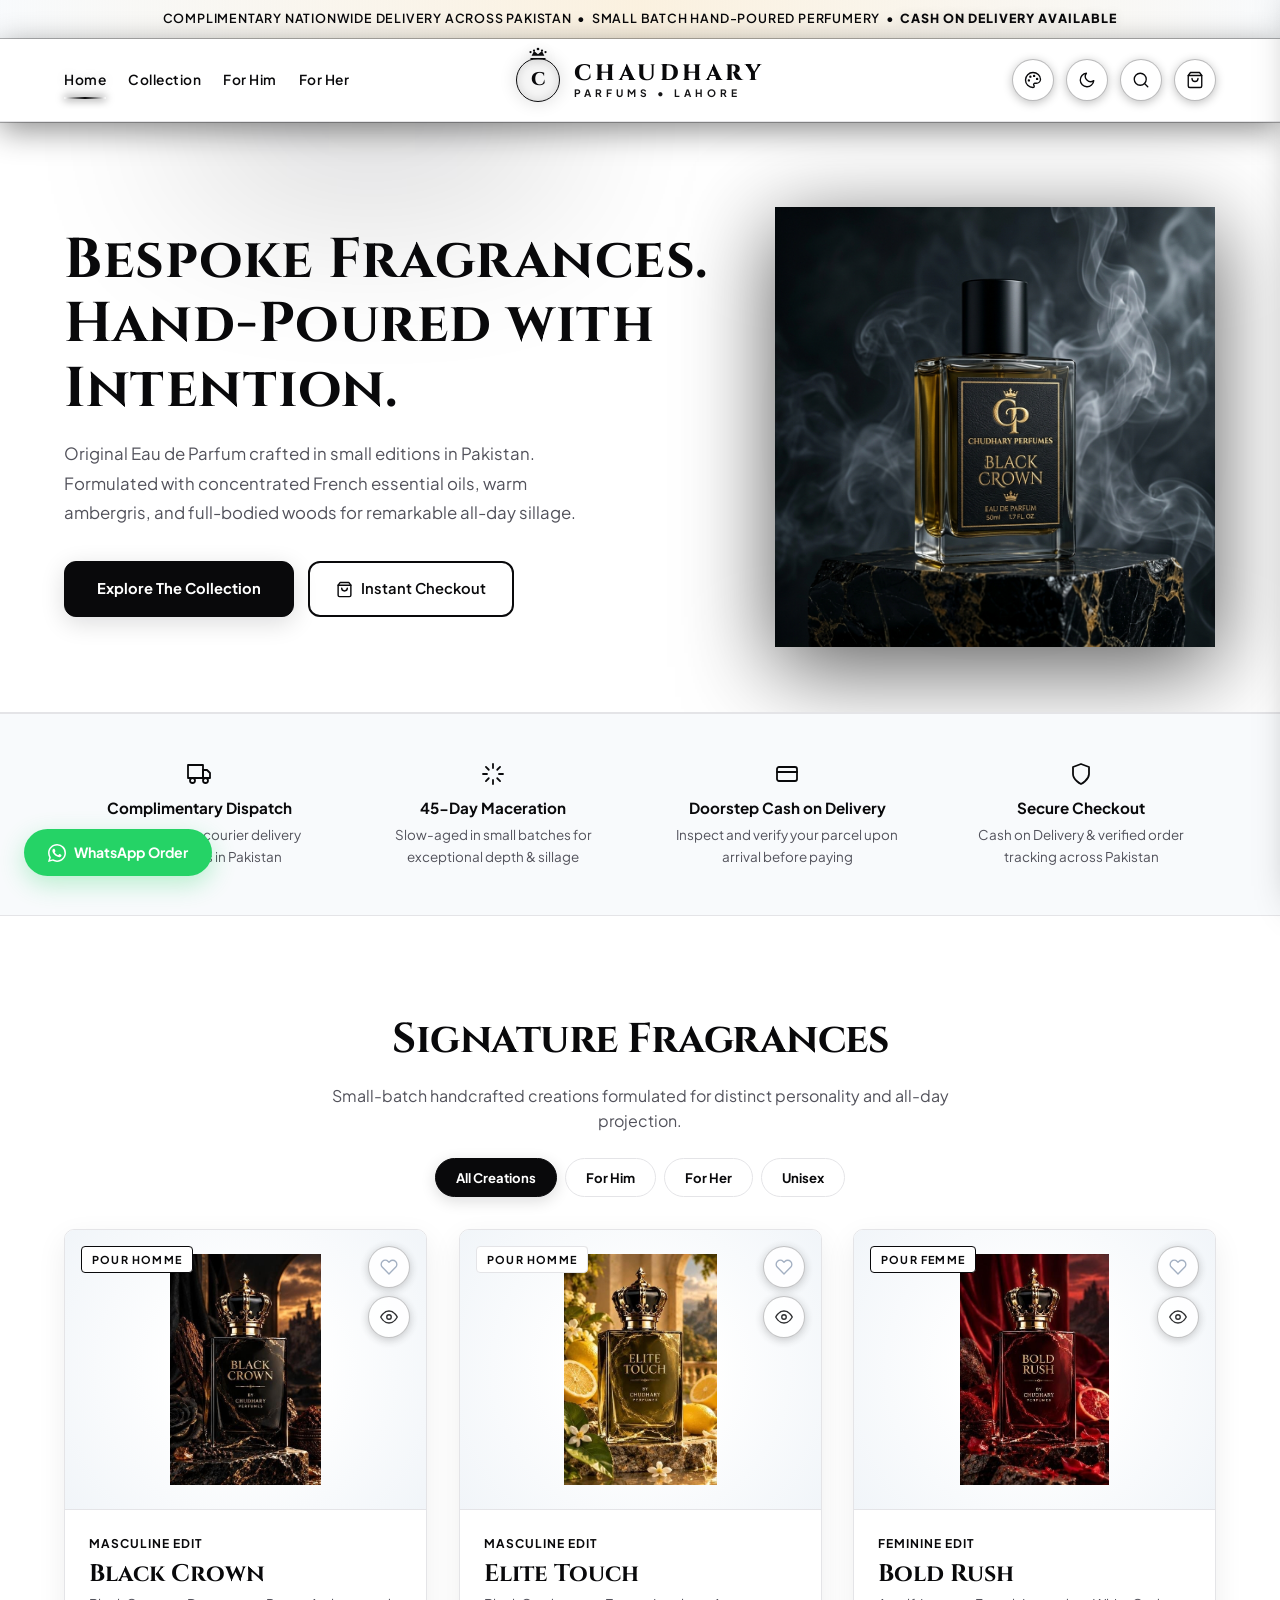
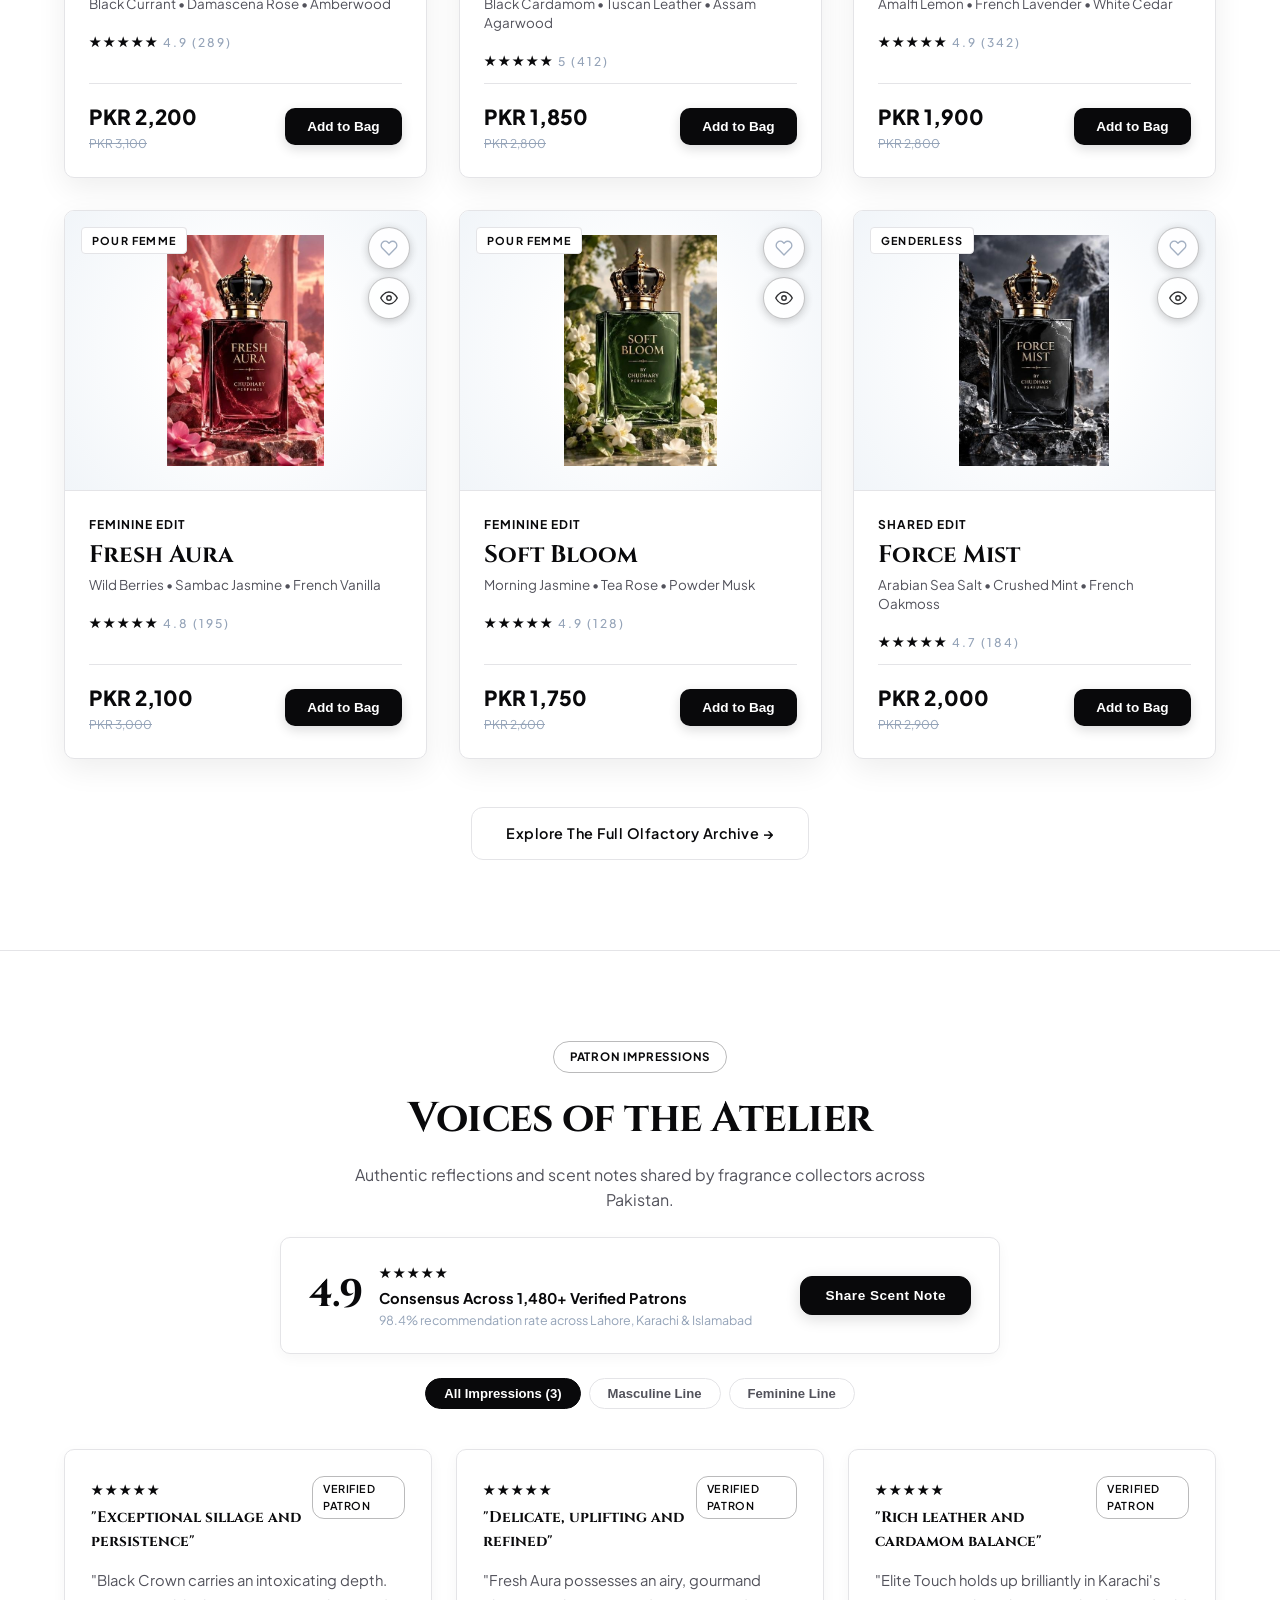
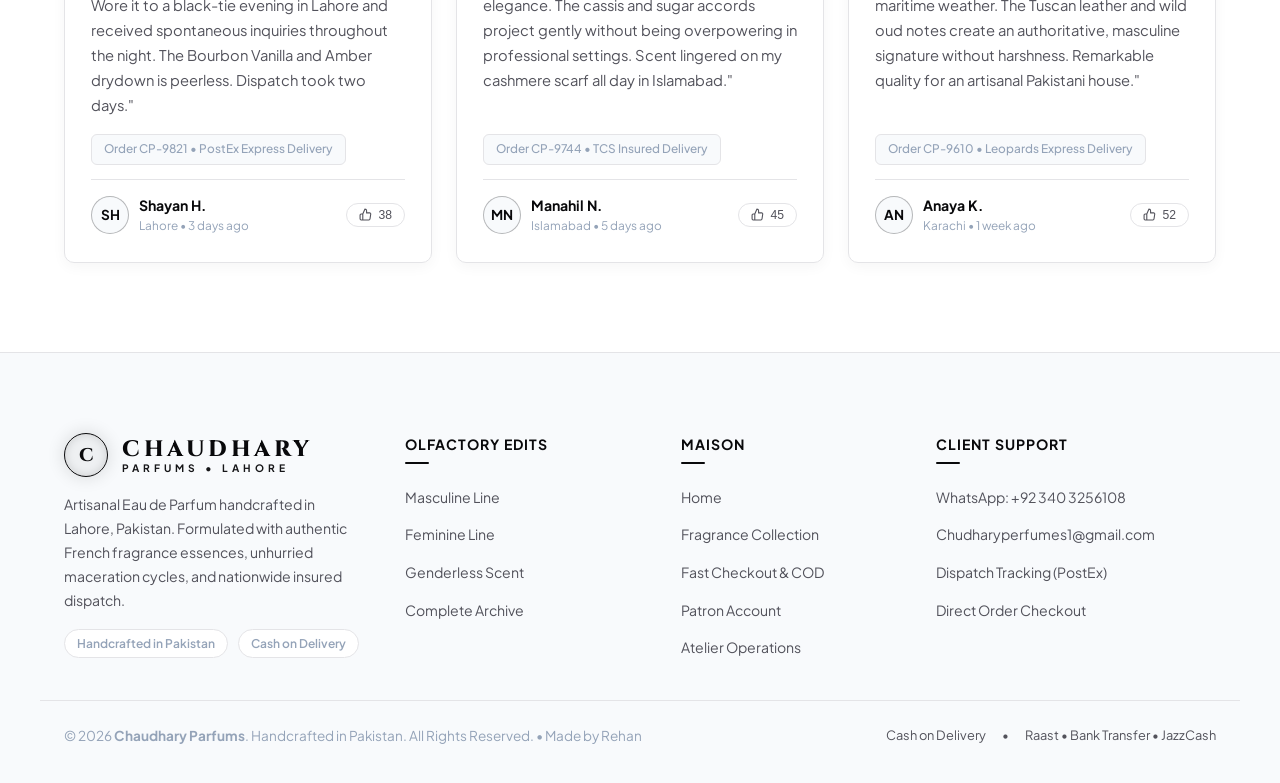
==== commit 986c6515: "Add 'Made by Rehan' attribution to footer on all pages" ====
--- a/index.html
+++ b/index.html
@@ -904,7 +904,7 @@
 
     <!-- Footer Bottom Bar -->
     <div class="container footer-bottom" style="display:flex; justify-content:space-between; align-items:center; flex-wrap:wrap; gap:16px;">
-      <div>&copy; 2026 <strong>Chaudhary Parfums</strong>. Handcrafted in Pakistan. All Rights Reserved.</div>
+      <div>&copy; 2026 <strong>Chaudhary Parfums</strong>. Handcrafted in Pakistan. All Rights Reserved. &bull; Made by Rehan</div>
       <div style="display:flex; gap:16px; font-size:0.8rem; color:var(--text-secondary); flex-wrap:wrap;">
         <span>Cash on Delivery</span>
         <span>&bull;</span>
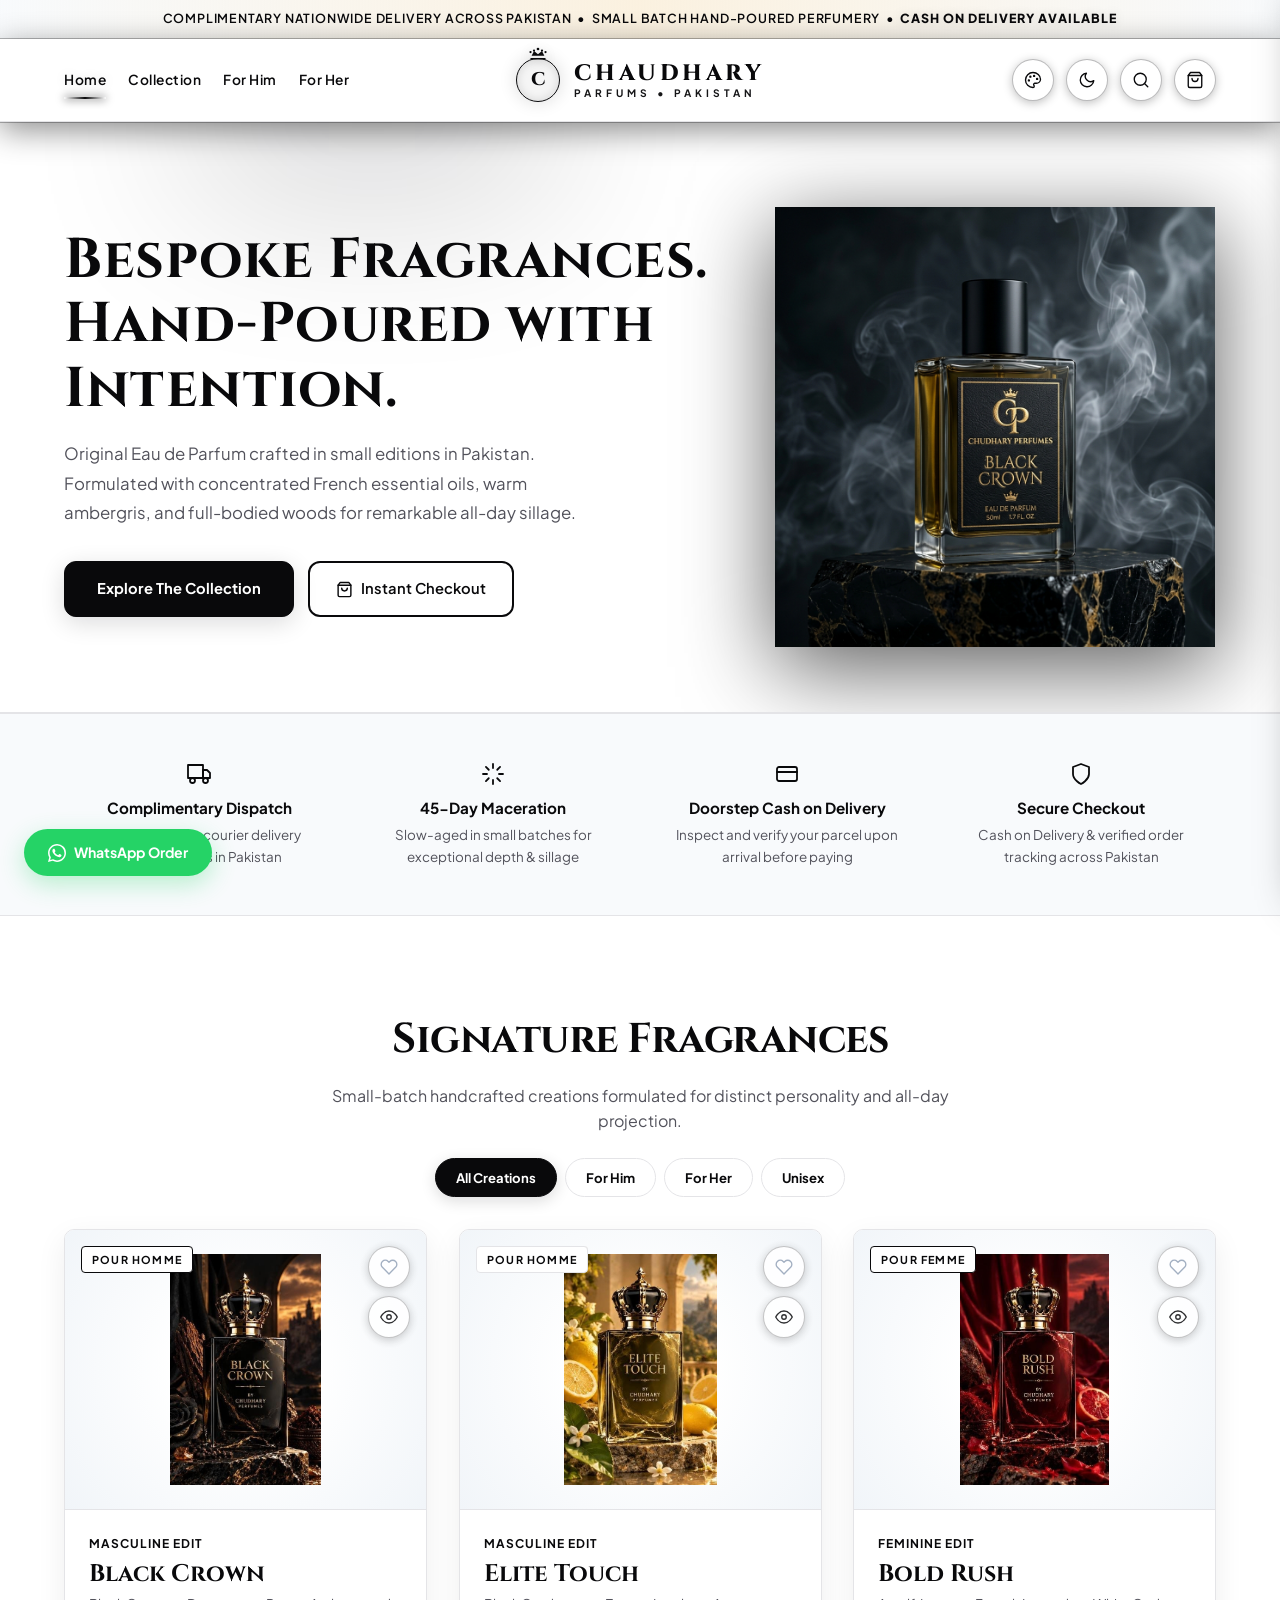
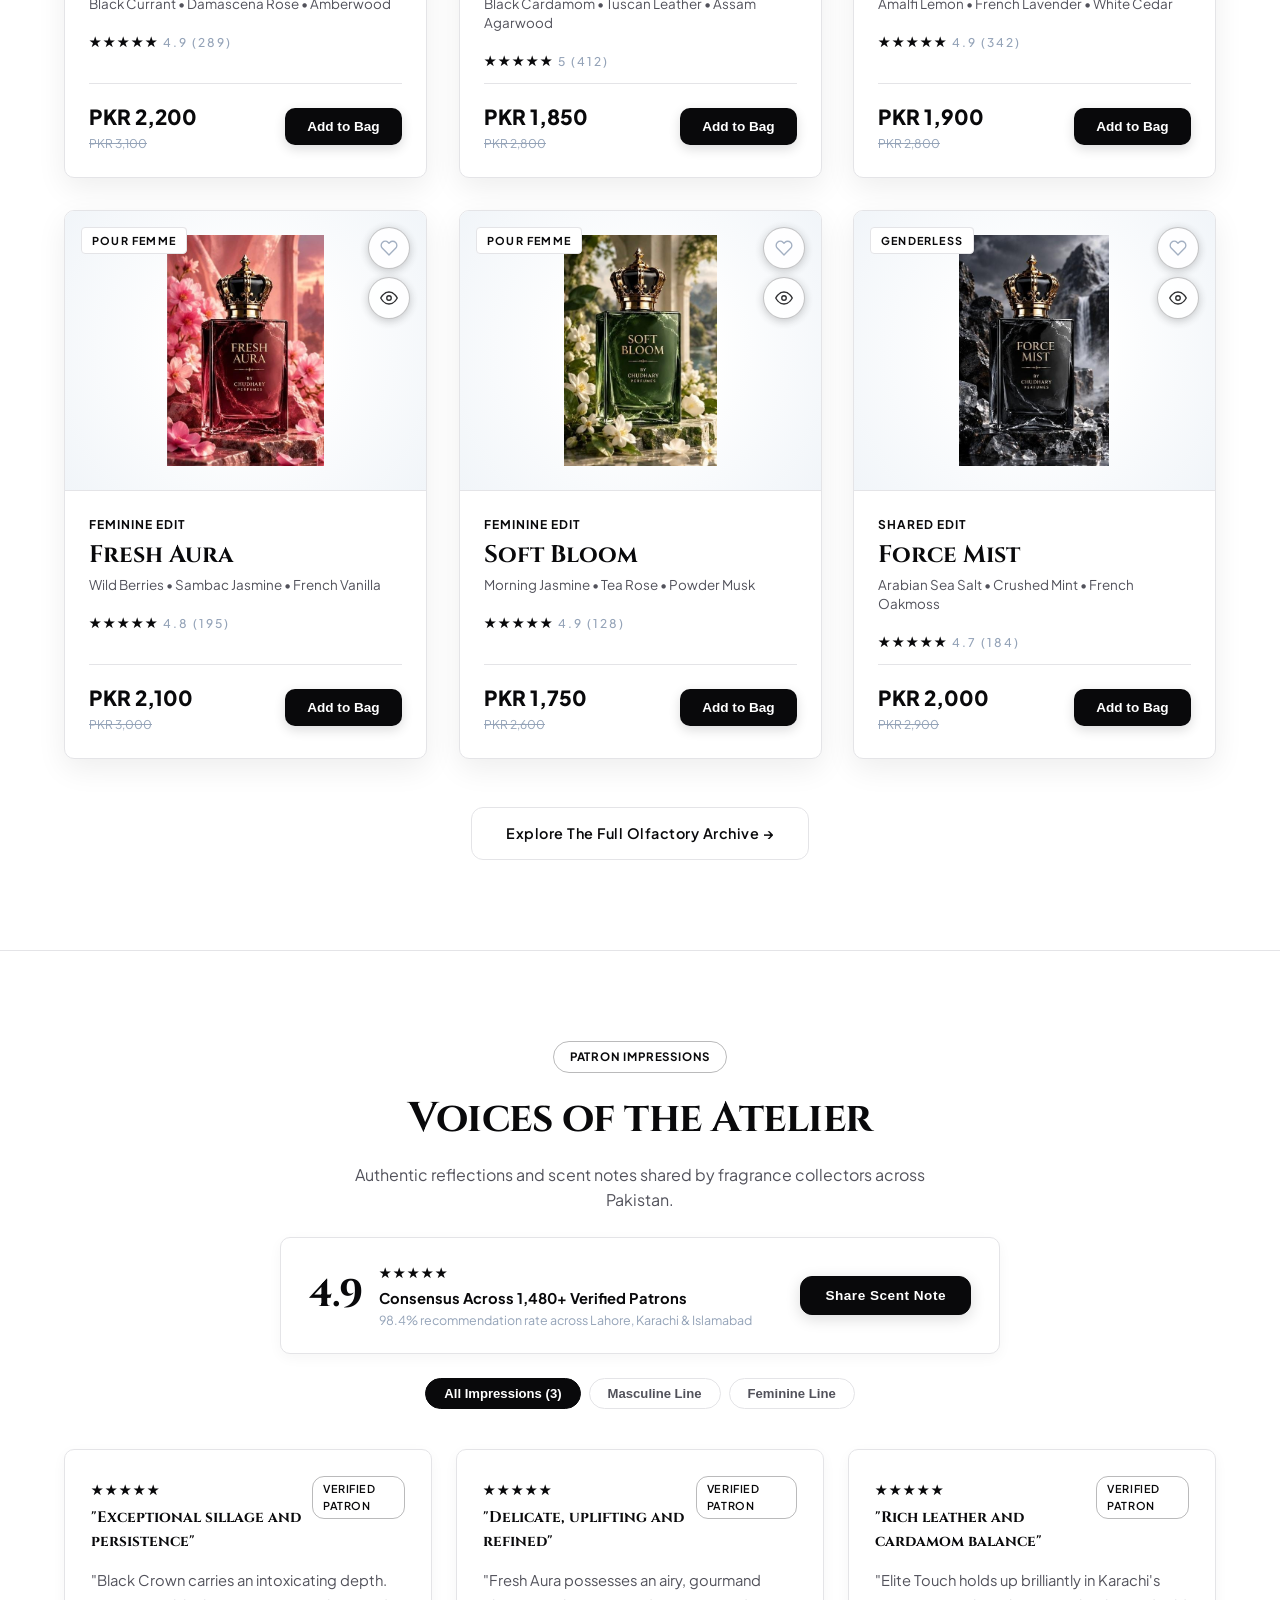
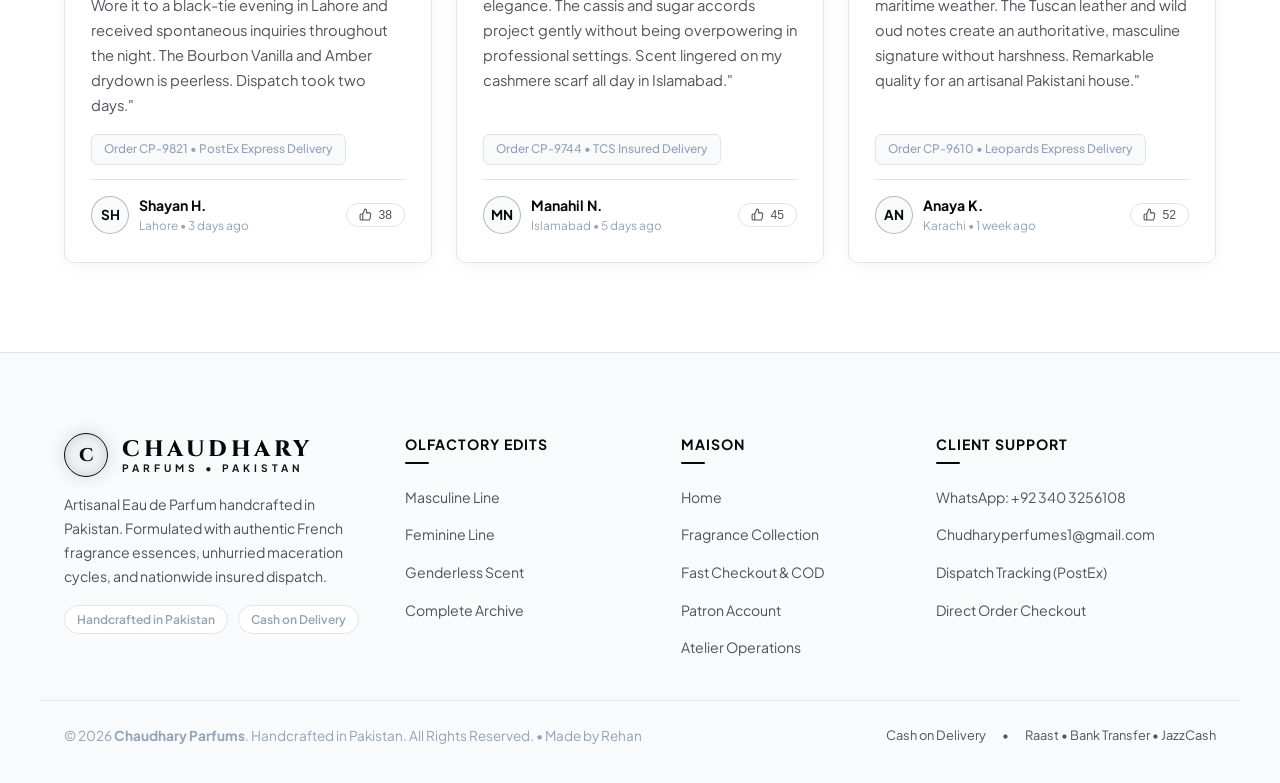
==== commit 5efc8e86: "Replace 'Lahore' with 'Pakistan' in brand logos, titles, and atelier messaging" ====
--- a/index.html
+++ b/index.html
@@ -6,9 +6,9 @@
   <meta name="viewport" content="width=device-width, initial-scale=1.0">
   <title>Chaudhary Parfums | Haute Parfumerie Royale - Luxury Artisanal Eau de Parfum Pakistan</title>
   <meta name="description"
-    content="Discover Chaudhary Parfums Lahore: Small-batch handcrafted artisanal Eau de Parfum fragrances formulated with concentrated French essential oils. Complimentary Cash on Delivery across Pakistan.">
+    content="Discover Chaudhary Parfums Pakistan: Small-batch handcrafted artisanal Eau de Parfum fragrances formulated with concentrated French essential oils. Complimentary Cash on Delivery across Pakistan.">
   <meta name="keywords"
-    content="chaudhary parfums, luxury perfumes pakistan, artisanal eau de parfum lahore, buy perfume online pakistan, mens cologne, womens perfume, niche fragrances pakistan, long lasting perfumes, cash on delivery perfumes">
+    content="chaudhary parfums, luxury perfumes pakistan, artisanal eau de parfum pakistan, buy perfume online pakistan, mens cologne, womens perfume, niche fragrances pakistan, long lasting perfumes, cash on delivery perfumes">
   <meta name="author" content="Chaudhary Parfums">
   <meta name="robots" content="index, follow">
 
@@ -20,7 +20,7 @@
   <!-- Open Graph (OG) Meta Tags for Social Media & WhatsApp -->
   <meta property="og:type" content="website">
   <meta property="og:site_name" content="Chaudhary Parfums">
-  <meta property="og:title" content="Chaudhary Parfums | Haute Parfumerie Royale Lahore">
+  <meta property="og:title" content="Chaudhary Parfums | Haute Parfumerie Royale Pakistan">
   <meta property="og:description"
     content="Small-batch handcrafted artisanal Eau de Parfum creations formulated with pure French essential oils. Complimentary Cash on Delivery across Pakistan.">
   <meta property="og:url" content="https://chudharyperfumes.com/">
@@ -29,7 +29,7 @@
 
   <!-- Twitter Card Meta Tags -->
   <meta name="twitter:card" content="summary_large_image">
-  <meta name="twitter:title" content="Chaudhary Parfums | Haute Parfumerie Royale Lahore">
+  <meta name="twitter:title" content="Chaudhary Parfums | Haute Parfumerie Royale Pakistan">
   <meta name="twitter:description"
     content="Handcrafted artisanal Eau de Parfum creations with complimentary nationwide delivery across Pakistan.">
   <meta name="twitter:image" content="https://chudharyperfumes.com/assets/images/products/black_crown.png">
@@ -202,7 +202,7 @@
           </div>
           <div class="logo-text-group">
             <span class="logo-brand">CHAUDHARY</span>
-            <span class="logo-sub">PARFUMS • LAHORE</span>
+            <span class="logo-sub">PARFUMS • PAKISTAN</span>
           </div>
         </a>
       </div>
@@ -848,11 +848,11 @@
           <span class="logo-mark">C</span>
           <div class="logo-text-group">
             <span class="logo-brand">CHAUDHARY</span>
-            <span class="logo-sub">PARFUMS • LAHORE</span>
+            <span class="logo-sub">PARFUMS • PAKISTAN</span>
           </div>
         </a>
         <p style="color: var(--text-secondary); font-size: 0.88rem; line-height: 1.7; margin-top: 16px;">
-          Artisanal Eau de Parfum handcrafted in Lahore, Pakistan. Formulated with authentic French fragrance essences, unhurried maceration cycles, and nationwide insured dispatch.
+          Artisanal Eau de Parfum handcrafted in Pakistan. Formulated with authentic French fragrance essences, unhurried maceration cycles, and nationwide insured dispatch.
         </p>
         <div style="display:flex; gap:10px; margin-top:16px; font-size:0.75rem; color:var(--text-muted); flex-wrap:wrap;">
           <span style="border:1px solid var(--border-color); padding:4px 12px; border-radius:20px; background:var(--bg-card); font-weight:600;">Handcrafted in Pakistan</span>
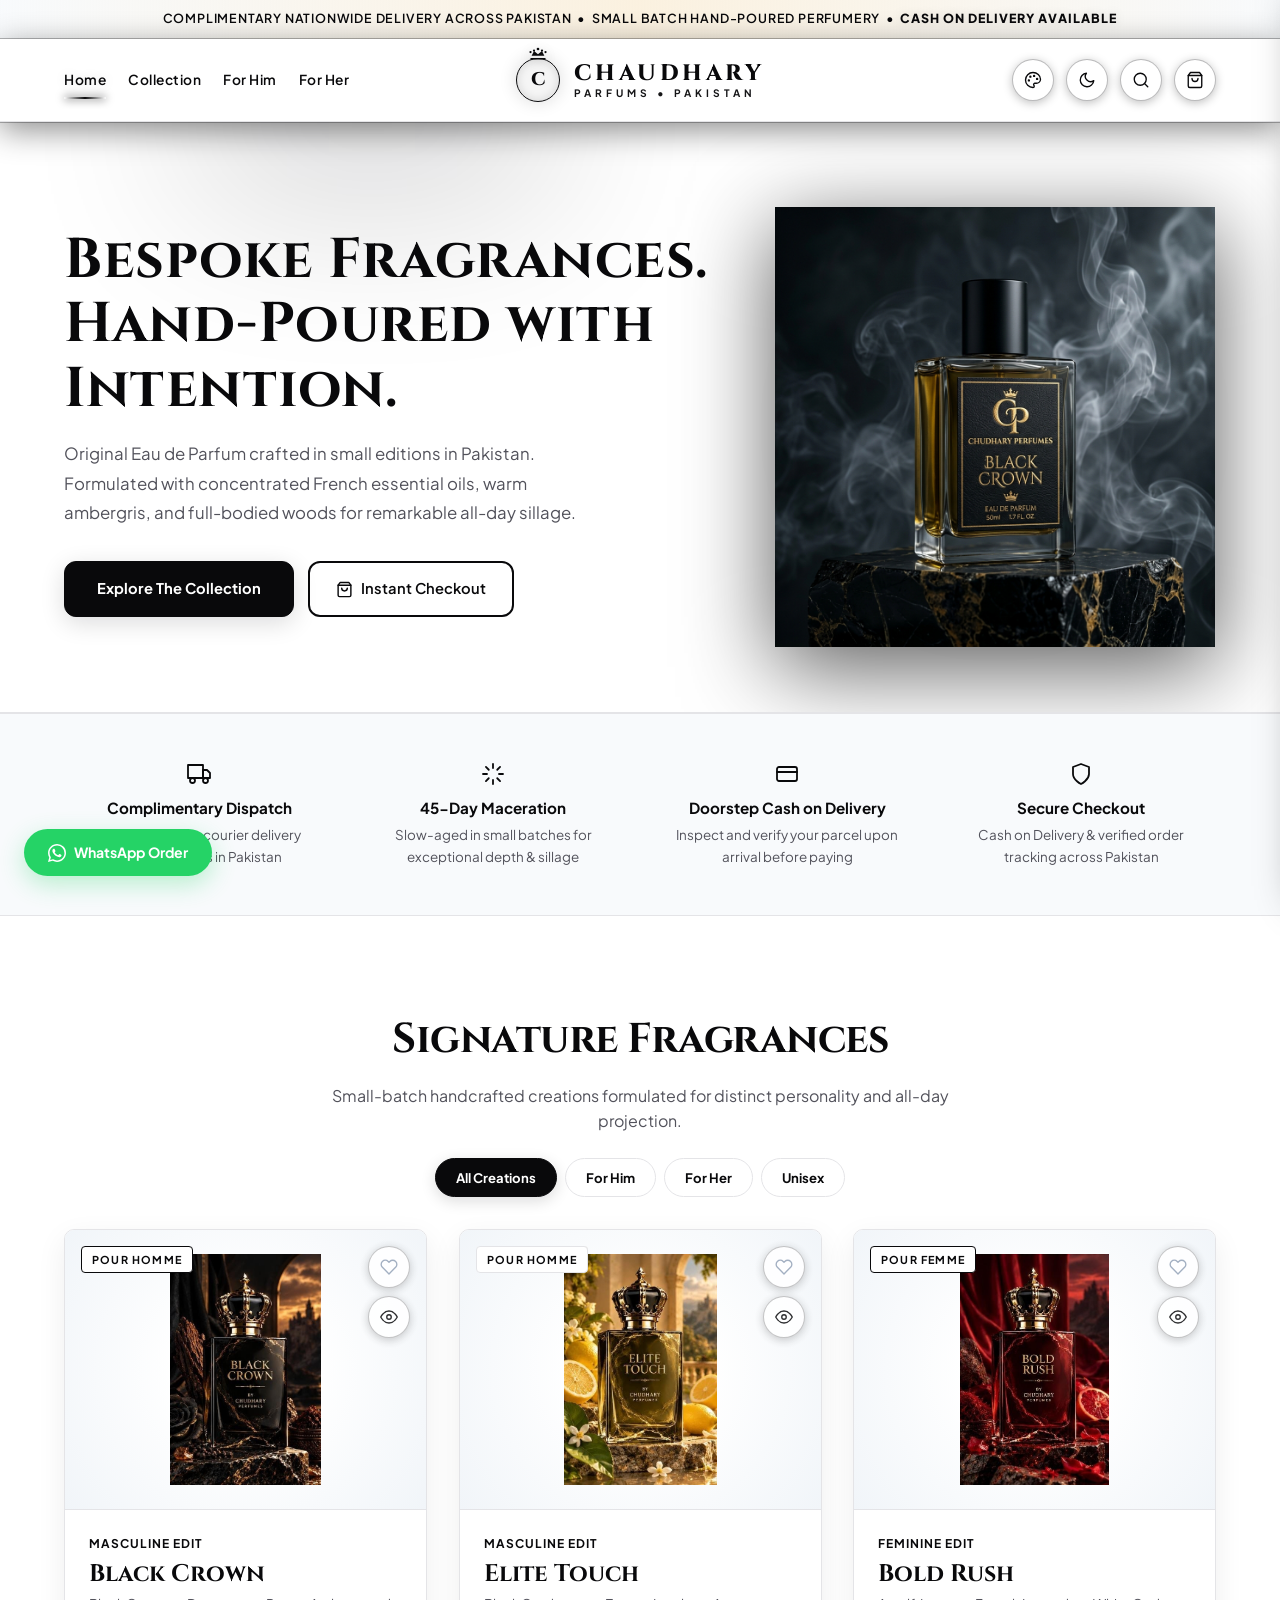
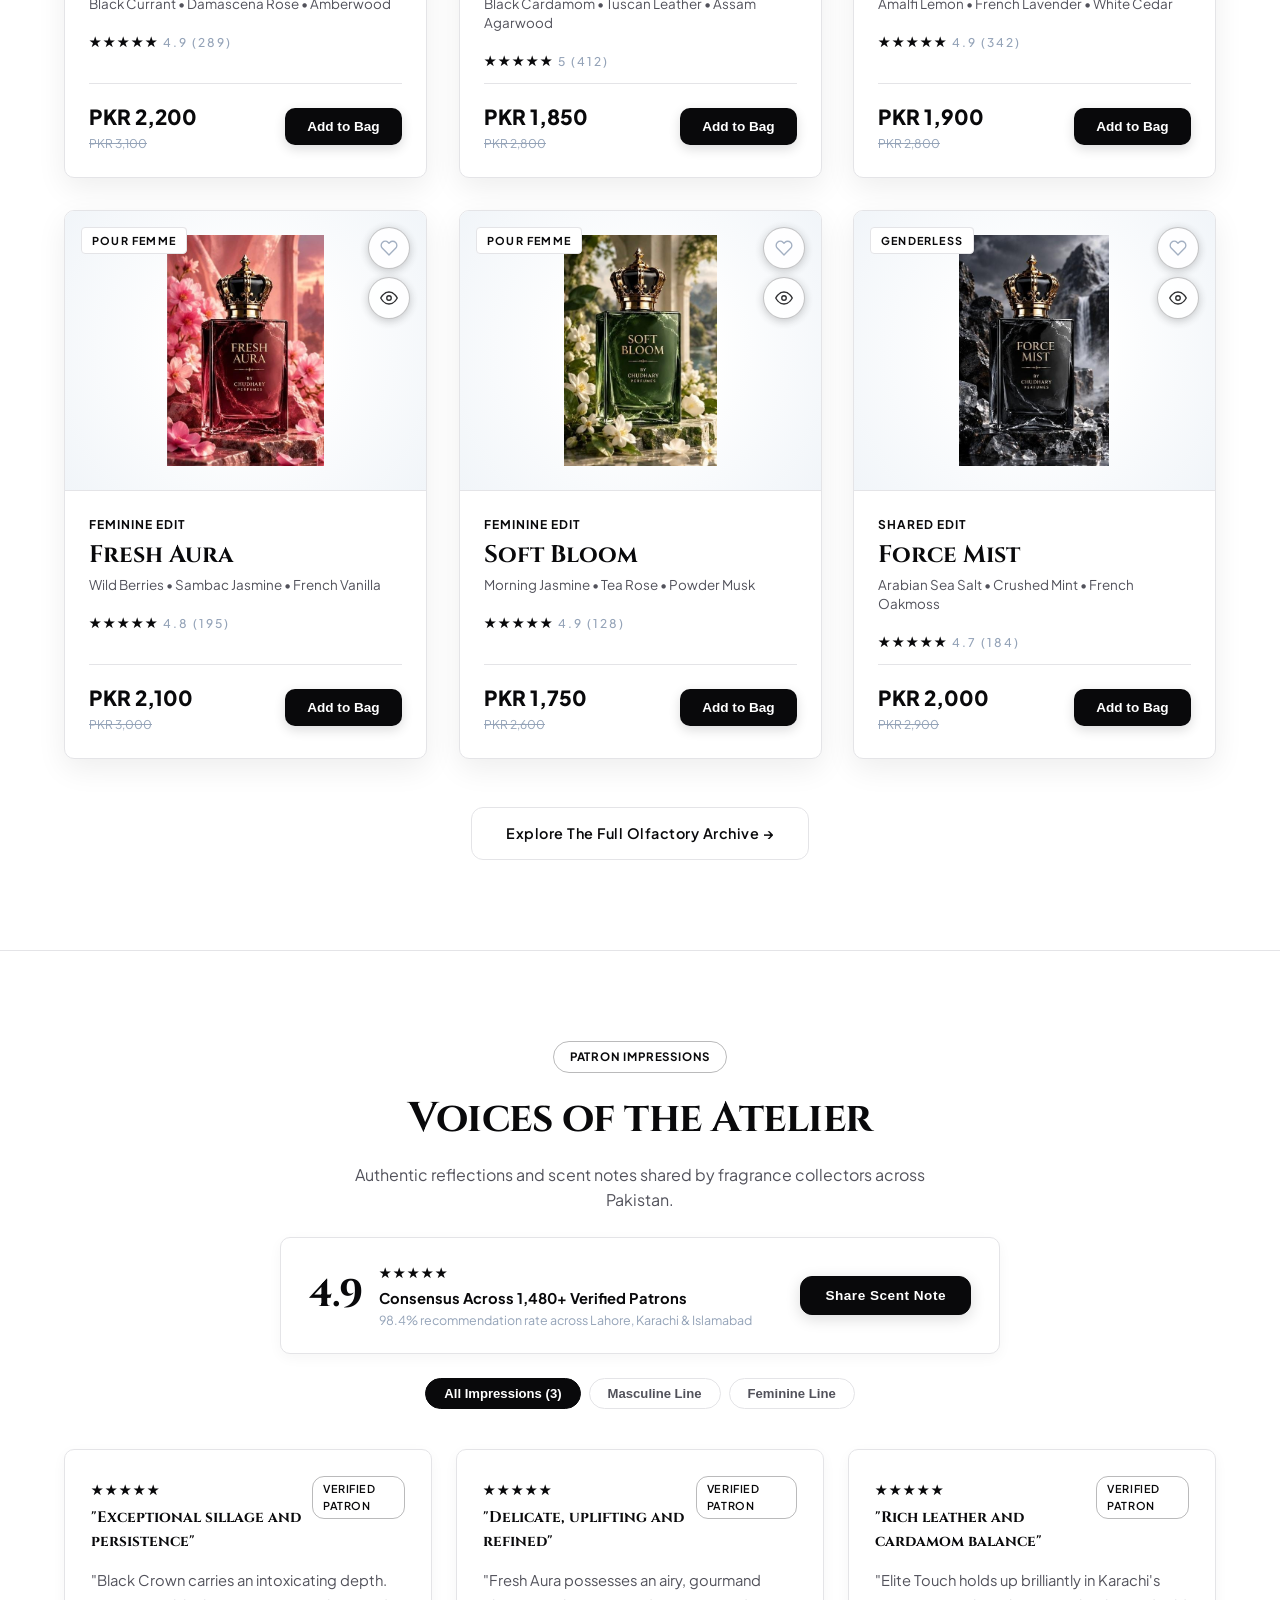
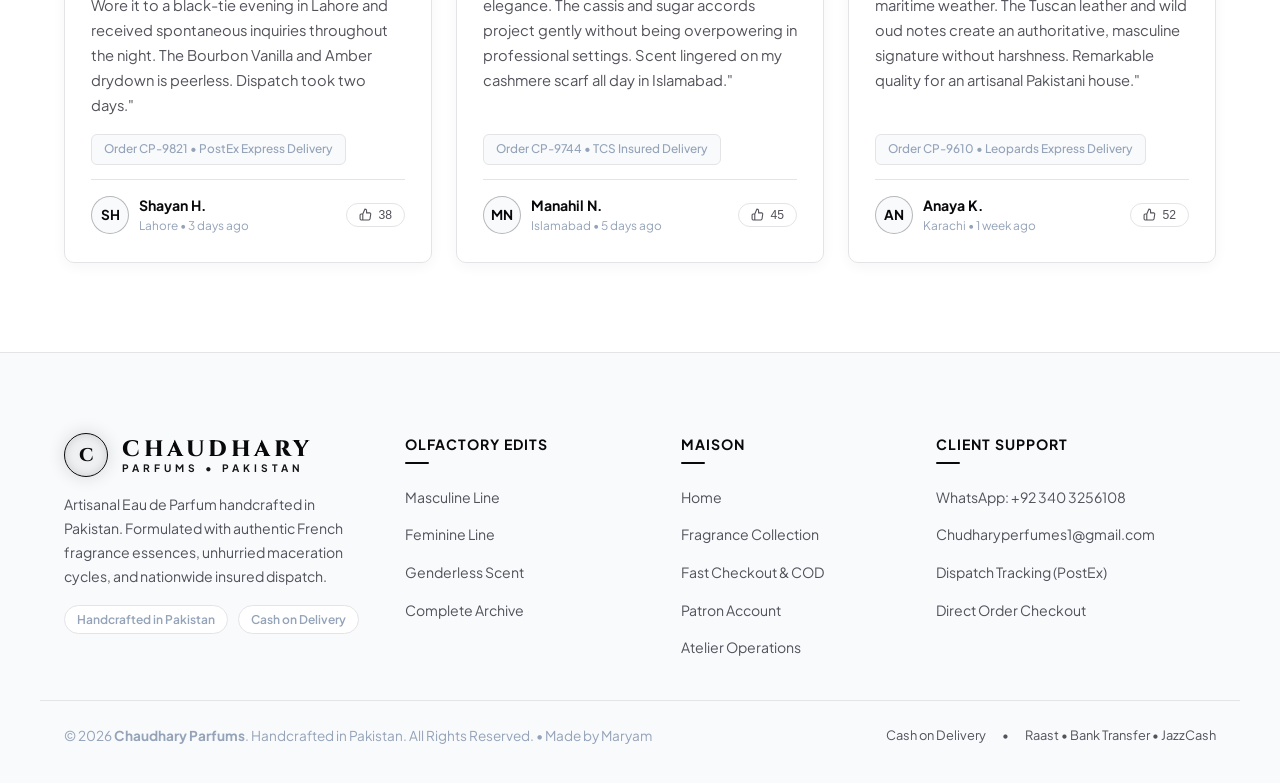
==== commit 892ecad7: "Update footer attribution to 'Made by Maryam' across all pages" ====
--- a/index.html
+++ b/index.html
@@ -904,7 +904,7 @@
 
     <!-- Footer Bottom Bar -->
     <div class="container footer-bottom" style="display:flex; justify-content:space-between; align-items:center; flex-wrap:wrap; gap:16px;">
-      <div>&copy; 2026 <strong>Chaudhary Parfums</strong>. Handcrafted in Pakistan. All Rights Reserved. &bull; Made by Rehan</div>
+      <div>&copy; 2026 <strong>Chaudhary Parfums</strong>. Handcrafted in Pakistan. All Rights Reserved. &bull; Made by Maryam</div>
       <div style="display:flex; gap:16px; font-size:0.8rem; color:var(--text-secondary); flex-wrap:wrap;">
         <span>Cash on Delivery</span>
         <span>&bull;</span>
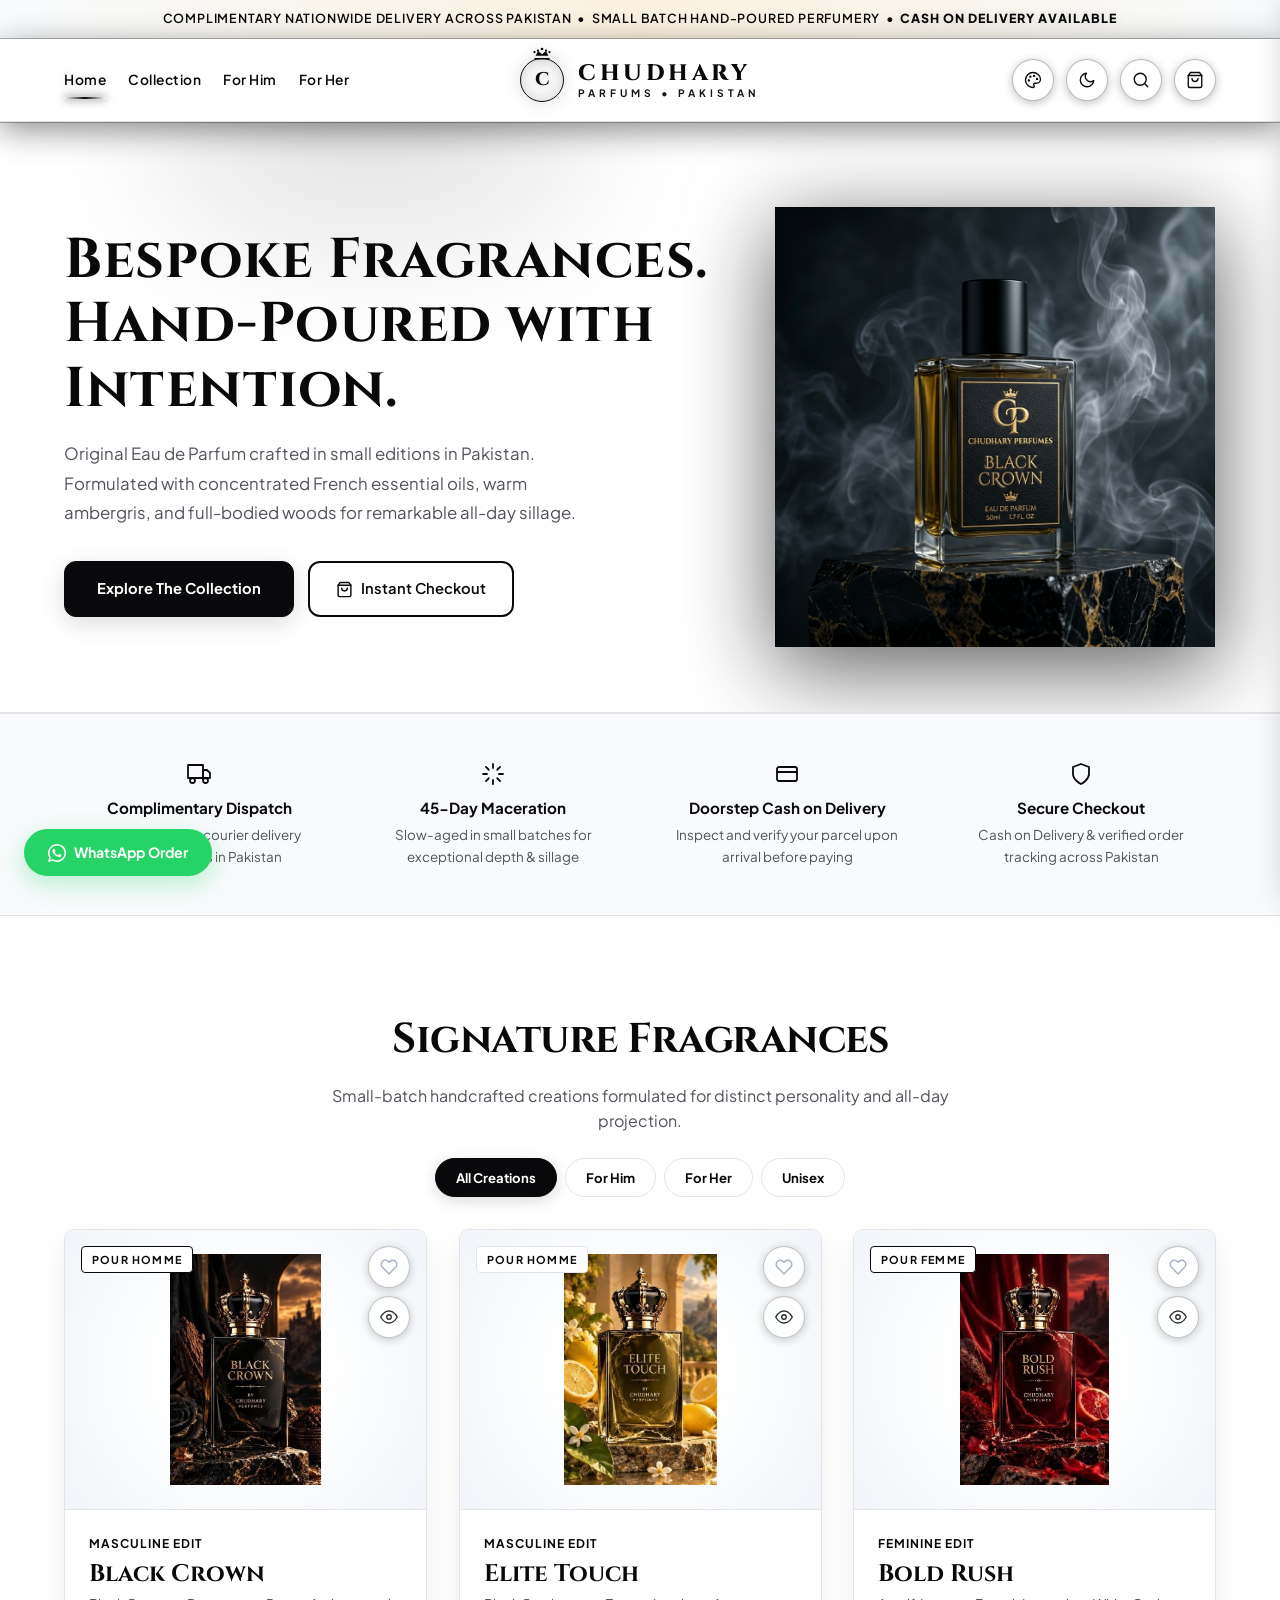
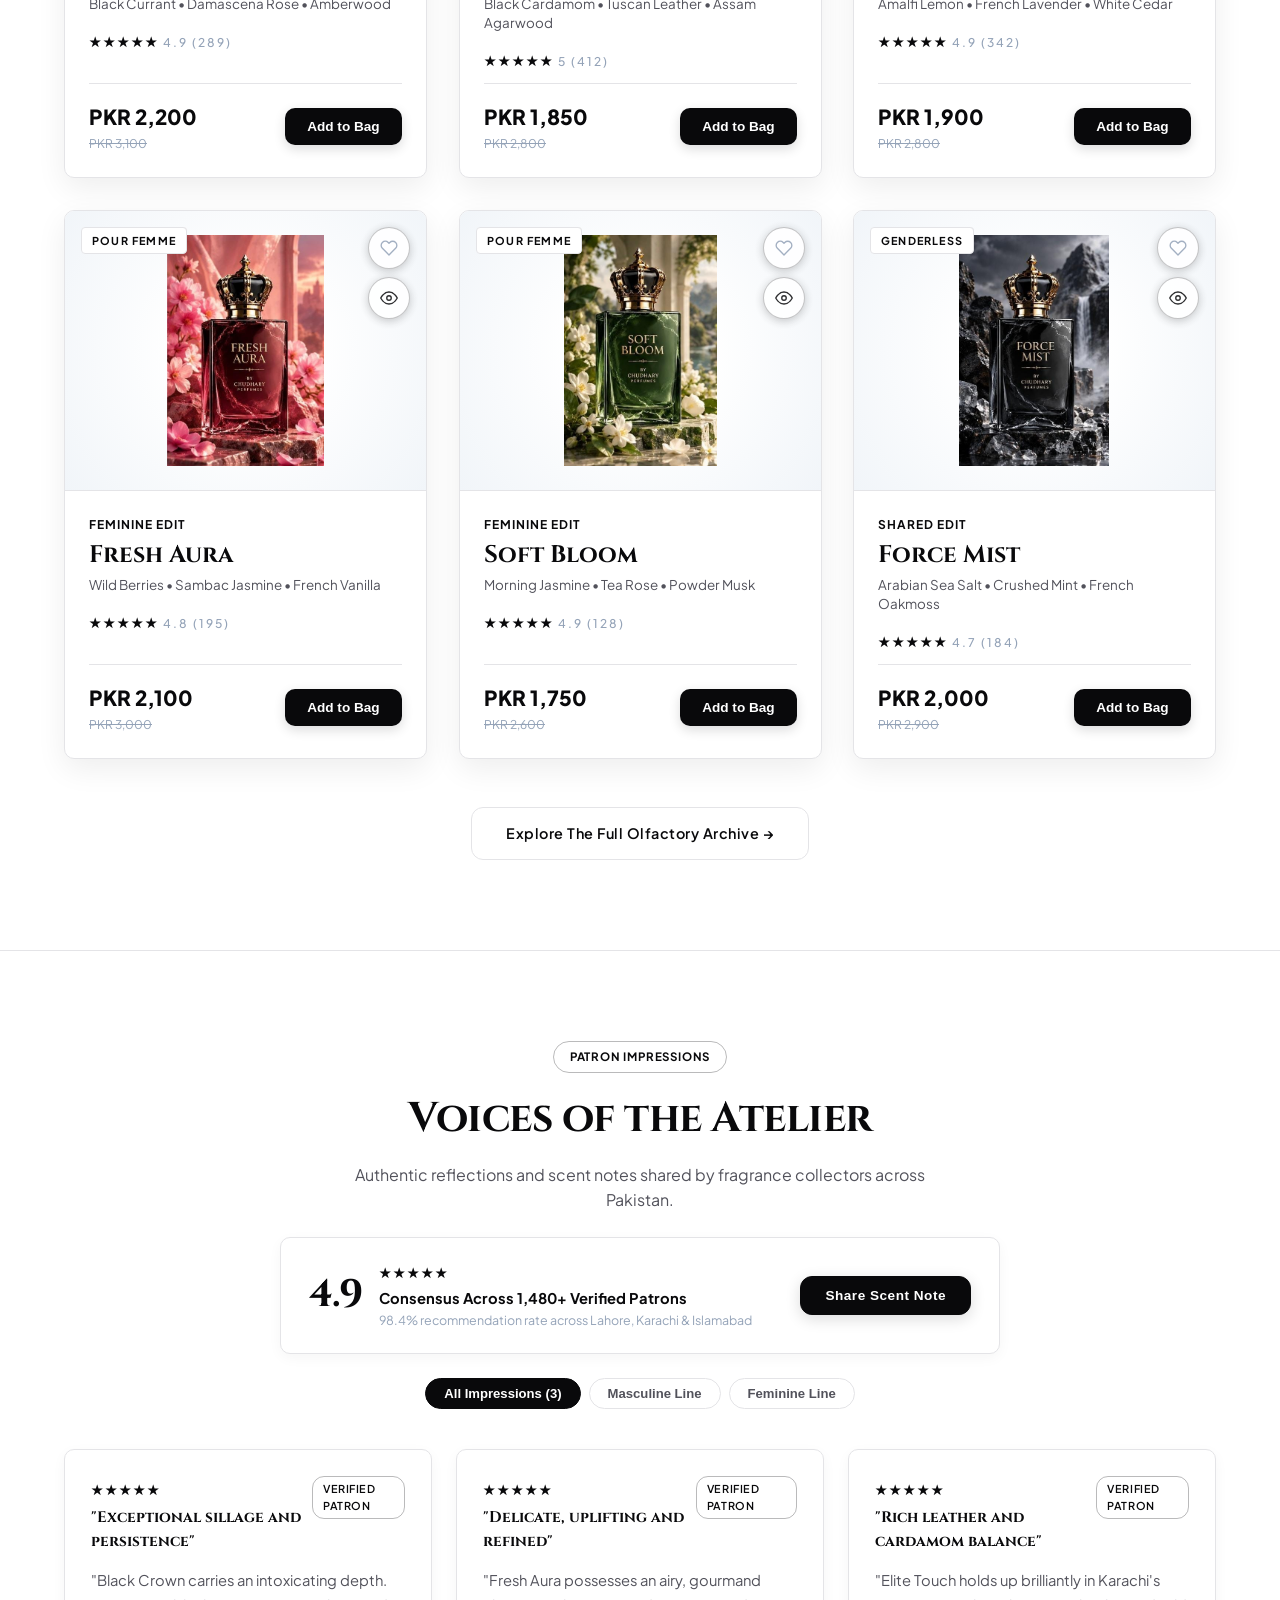
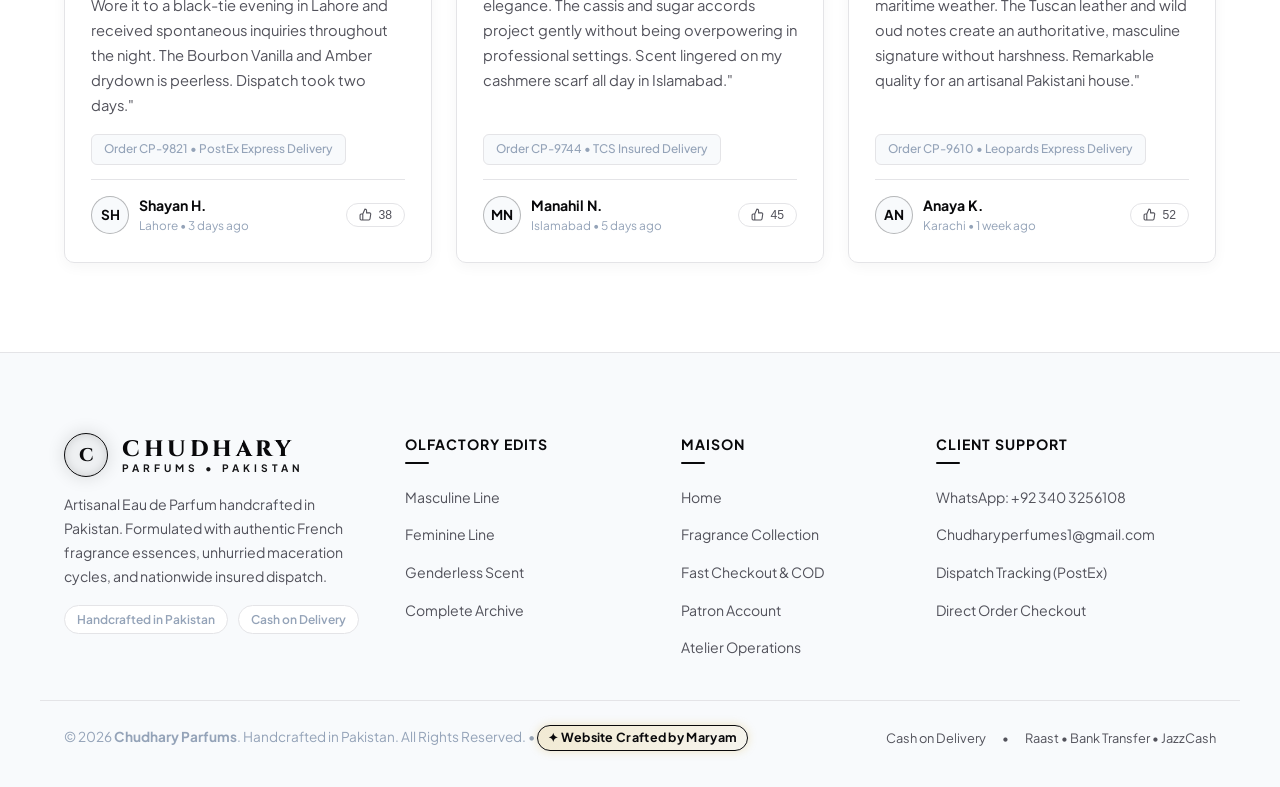
==== commit f2e70544: "Update brand spelling to 'Chudhary Parfums' and highlight 'Website Crafted by Maryam' with gold badg" ====
--- a/index.html
+++ b/index.html
@@ -4,12 +4,12 @@
 <head>
   <meta charset="UTF-8">
   <meta name="viewport" content="width=device-width, initial-scale=1.0">
-  <title>Chaudhary Parfums | Haute Parfumerie Royale - Luxury Artisanal Eau de Parfum Pakistan</title>
+  <title>Chudhary Parfums | Haute Parfumerie Royale - Luxury Artisanal Eau de Parfum Pakistan</title>
   <meta name="description"
-    content="Discover Chaudhary Parfums Pakistan: Small-batch handcrafted artisanal Eau de Parfum fragrances formulated with concentrated French essential oils. Complimentary Cash on Delivery across Pakistan.">
+    content="Discover Chudhary Parfums Pakistan: Small-batch handcrafted artisanal Eau de Parfum fragrances formulated with concentrated French essential oils. Complimentary Cash on Delivery across Pakistan.">
   <meta name="keywords"
-    content="chaudhary parfums, luxury perfumes pakistan, artisanal eau de parfum pakistan, buy perfume online pakistan, mens cologne, womens perfume, niche fragrances pakistan, long lasting perfumes, cash on delivery perfumes">
-  <meta name="author" content="Chaudhary Parfums">
+    content="chudhary parfums, luxury perfumes pakistan, artisanal eau de parfum pakistan, buy perfume online pakistan, mens cologne, womens perfume, niche fragrances pakistan, long lasting perfumes, cash on delivery perfumes">
+  <meta name="author" content="Chudhary Parfums">
   <meta name="robots" content="index, follow">
 
   <!-- Self-referential Canonical & hreflang Tags -->
@@ -19,8 +19,8 @@
 
   <!-- Open Graph (OG) Meta Tags for Social Media & WhatsApp -->
   <meta property="og:type" content="website">
-  <meta property="og:site_name" content="Chaudhary Parfums">
-  <meta property="og:title" content="Chaudhary Parfums | Haute Parfumerie Royale Pakistan">
+  <meta property="og:site_name" content="Chudhary Parfums">
+  <meta property="og:title" content="Chudhary Parfums | Haute Parfumerie Royale Pakistan">
   <meta property="og:description"
     content="Small-batch handcrafted artisanal Eau de Parfum creations formulated with pure French essential oils. Complimentary Cash on Delivery across Pakistan.">
   <meta property="og:url" content="https://chudharyperfumes.com/">
@@ -29,7 +29,7 @@
 
   <!-- Twitter Card Meta Tags -->
   <meta name="twitter:card" content="summary_large_image">
-  <meta name="twitter:title" content="Chaudhary Parfums | Haute Parfumerie Royale Pakistan">
+  <meta name="twitter:title" content="Chudhary Parfums | Haute Parfumerie Royale Pakistan">
   <meta name="twitter:description"
     content="Handcrafted artisanal Eau de Parfum creations with complimentary nationwide delivery across Pakistan.">
   <meta name="twitter:image" content="https://chudharyperfumes.com/assets/images/products/black_crown.png">
@@ -39,7 +39,7 @@
   {
     "@context": "https://schema.org",
     "@type": "Store",
-    "name": "Chaudhary Parfums",
+    "name": "Chudhary Parfums",
     "url": "https://chudharyperfumes.com/",
     "logo": "https://chudharyperfumes.com/assets/images/products/black_crown.png",
     "description": "Pakistan's premier luxury handcrafted fragrance house specializing in long-lasting Eau de Parfum.",
@@ -201,7 +201,7 @@
             <span class="logo-mark">C</span>
           </div>
           <div class="logo-text-group">
-            <span class="logo-brand">CHAUDHARY</span>
+            <span class="logo-brand">CHUDHARY</span>
             <span class="logo-sub">PARFUMS • PAKISTAN</span>
           </div>
         </a>
@@ -847,7 +847,7 @@
         <a href="index.html" class="logo">
           <span class="logo-mark">C</span>
           <div class="logo-text-group">
-            <span class="logo-brand">CHAUDHARY</span>
+            <span class="logo-brand">CHUDHARY</span>
             <span class="logo-sub">PARFUMS • PAKISTAN</span>
           </div>
         </a>
@@ -896,7 +896,7 @@
     </div>
 
     <!-- Floating WhatsApp Order Badge -->
-    <a href="https://api.whatsapp.com/send?phone=923403256108&text=Hello%20Chaudhary%20Parfums,%20I%20would%20like%20to%20place%20an%20order"
+    <a href="https://api.whatsapp.com/send?phone=923403256108&text=Hello%20Chudhary%20Parfums,%20I%20would%20like%20to%20place%20an%20order"
       target="_blank" class="whatsapp-float">
       <svg width="18" height="18" viewBox="0 0 24 24" fill="currentColor"><path d="M20.52 3.48A11.9 11.9 0 0 0 12.02 0C5.4 0 .04 5.36.04 11.98c0 2.11.55 4.17 1.6 5.99L0 24l6.21-1.63a11.93 11.93 0 0 0 5.8 1.49h.01c6.62 0 11.98-5.36 11.98-11.98 0-3.2-1.25-6.21-3.48-8.4zM12.02 21.84h-.01a9.9 9.9 0 0 1-5.05-1.38l-.36-.21-3.75.98 1-3.65-.24-.38a9.92 9.92 0 0 1-1.52-5.22c0-5.48 4.46-9.94 9.94-9.94 2.65 0 5.15 1.03 7.03 2.91a9.88 9.88 0 0 1 2.91 7.03c0 5.48-4.46 9.94-9.94 9.94zm5.45-7.44c-.3-.15-1.77-.87-2.04-.97-.28-.1-.48-.15-.68.15-.2.3-.78.97-.95 1.17-.18.2-.35.23-.65.08-.3-.15-1.27-.47-2.42-1.5-.9-.8-1.5-1.78-1.68-2.08-.18-.3-.02-.46.13-.61.13-.13.3-.35.45-.52.15-.18.2-.3.3-.5.1-.2.05-.38-.03-.53-.07-.15-.68-1.63-.93-2.24-.24-.59-.49-.51-.68-.52h-.58c-.2 0-.52.08-.8.38-.27.3-1.04 1.02-1.04 2.48s1.07 2.87 1.22 3.07c.15.2 2.1 3.2 5.08 4.49.71.31 1.26.49 1.69.63.71.23 1.36.2 1.87.12.57-.09 1.77-.72 2.02-1.42.25-.7.25-1.3.17-1.42-.07-.13-.27-.2-.57-.35z"/></svg>
       <span>WhatsApp Order</span>
@@ -904,7 +904,7 @@
 
     <!-- Footer Bottom Bar -->
     <div class="container footer-bottom" style="display:flex; justify-content:space-between; align-items:center; flex-wrap:wrap; gap:16px;">
-      <div>&copy; 2026 <strong>Chaudhary Parfums</strong>. Handcrafted in Pakistan. All Rights Reserved. &bull; Made by Maryam</div>
+      <div>&copy; 2026 <strong>Chudhary Parfums</strong>. Handcrafted in Pakistan. All Rights Reserved. &bull; <span style="display:inline-flex; align-items:center; gap:6px; background:linear-gradient(135deg, rgba(212,160,23,0.18), rgba(212,160,23,0.06)); border:1px solid var(--brand-gold); color:var(--brand-gold); padding:2px 10px; border-radius:14px; font-weight:700; font-size:0.78rem; letter-spacing:0.3px; box-shadow:0 0 10px rgba(212,160,23,0.25);">✦ Website Crafted by Maryam</span></div>
       <div style="display:flex; gap:16px; font-size:0.8rem; color:var(--text-secondary); flex-wrap:wrap;">
         <span>Cash on Delivery</span>
         <span>&bull;</span>
@@ -992,7 +992,7 @@
       </div>
       <span>Bag</span>
     </button>
-    <a href="https://api.whatsapp.com/send?phone=923403256108&text=Hello%20Chaudhary%20Parfums,%20I%20would%20like%20to%20order" target="_blank" class="mobile-bottom-nav-item">
+    <a href="https://api.whatsapp.com/send?phone=923403256108&text=Hello%20Chudhary%20Parfums,%20I%20would%20like%20to%20order" target="_blank" class="mobile-bottom-nav-item">
       <svg width="20" height="20" viewBox="0 0 24 24" fill="currentColor"><path d="M20.52 3.48A11.9 11.9 0 0 0 12.02 0C5.4 0 .04 5.36.04 11.98c0 2.11.55 4.17 1.6 5.99L0 24l6.21-1.63a11.93 11.93 0 0 0 5.8 1.49h.01c6.62 0 11.98-5.36 11.98-11.98 0-3.2-1.25-6.21-3.48-8.4zM12.02 21.84h-.01a9.9 9.9 0 0 1-5.05-1.38l-.36-.21-3.75.98 1-3.65-.24-.38a9.92 9.92 0 0 1-1.52-5.22c0-5.48 4.46-9.94 9.94-9.94 2.65 0 5.15 1.03 7.03 2.91a9.88 9.88 0 0 1 2.91 7.03c0 5.48-4.46 9.94-9.94 9.94zm5.45-7.44c-.3-.15-1.77-.87-2.04-.97-.28-.1-.48-.15-.68.15-.2.3-.78.97-.95 1.17-.18.2-.35.23-.65.08-.3-.15-1.27-.47-2.42-1.5-.9-.8-1.5-1.78-1.68-2.08-.18-.3-.02-.46.13-.61.13-.13.3-.35.45-.52.15-.18.2-.3.3-.5.1-.2.05-.38-.03-.53-.07-.15-.68-1.63-.93-2.24-.24-.59-.49-.51-.68-.52h-.58c-.2 0-.52.08-.8.38-.27.3-1.04 1.02-1.04 2.48s1.07 2.87 1.22 3.07c.15.2 2.1 3.2 5.08 4.49.71.31 1.26.49 1.69.63.71.23 1.36.2 1.87.12.57-.09 1.77-.72 2.02-1.42.25-.7.25-1.3.17-1.42-.07-.13-.27-.2-.57-.35z"/></svg>
       <span>WhatsApp</span>
     </a>
--- a/css/themes.css
+++ b/css/themes.css
@@ -1,5 +1,5 @@
 /* ==========================================================================
-   CHAUDHARY PARFUMS (Chaudhary Parfums Lahore)
+   CHUDHARY PARFUMS (Chudhary Parfums Pakistan)
    MULTI-PALETTE ATELIER THEME SYSTEM
    4 Bespoke Haute Parfumerie Aesthetics with Instant Live Switching
    ========================================================================== */
--- a/css/animations.css
+++ b/css/animations.css
@@ -1,5 +1,5 @@
 /* ==========================================================================
-   CHAUDHARY PARFUMS - 60 FPS GPU HARDWARE ACCELERATED ANIMATIONS
+   CHUDHARY PARFUMS - 60 FPS GPU HARDWARE ACCELERATED ANIMATIONS
    Modern Noir & Silver Luxury Atelier Aesthetic
    ========================================================================= */
 
--- a/css/responsive.css
+++ b/css/responsive.css
@@ -1,5 +1,5 @@
 /* ==========================================================================
-   CHAUDHARY PARFUMS (Chaudhary Parfums Lahore)
+   CHUDHARY PARFUMS (Chudhary Parfums Pakistan)
    HAUTE PARFUMERIE MOBILE RESPONSIVENESS & LUXURY TOGGLER SYSTEM
    ========================================================================== */
 
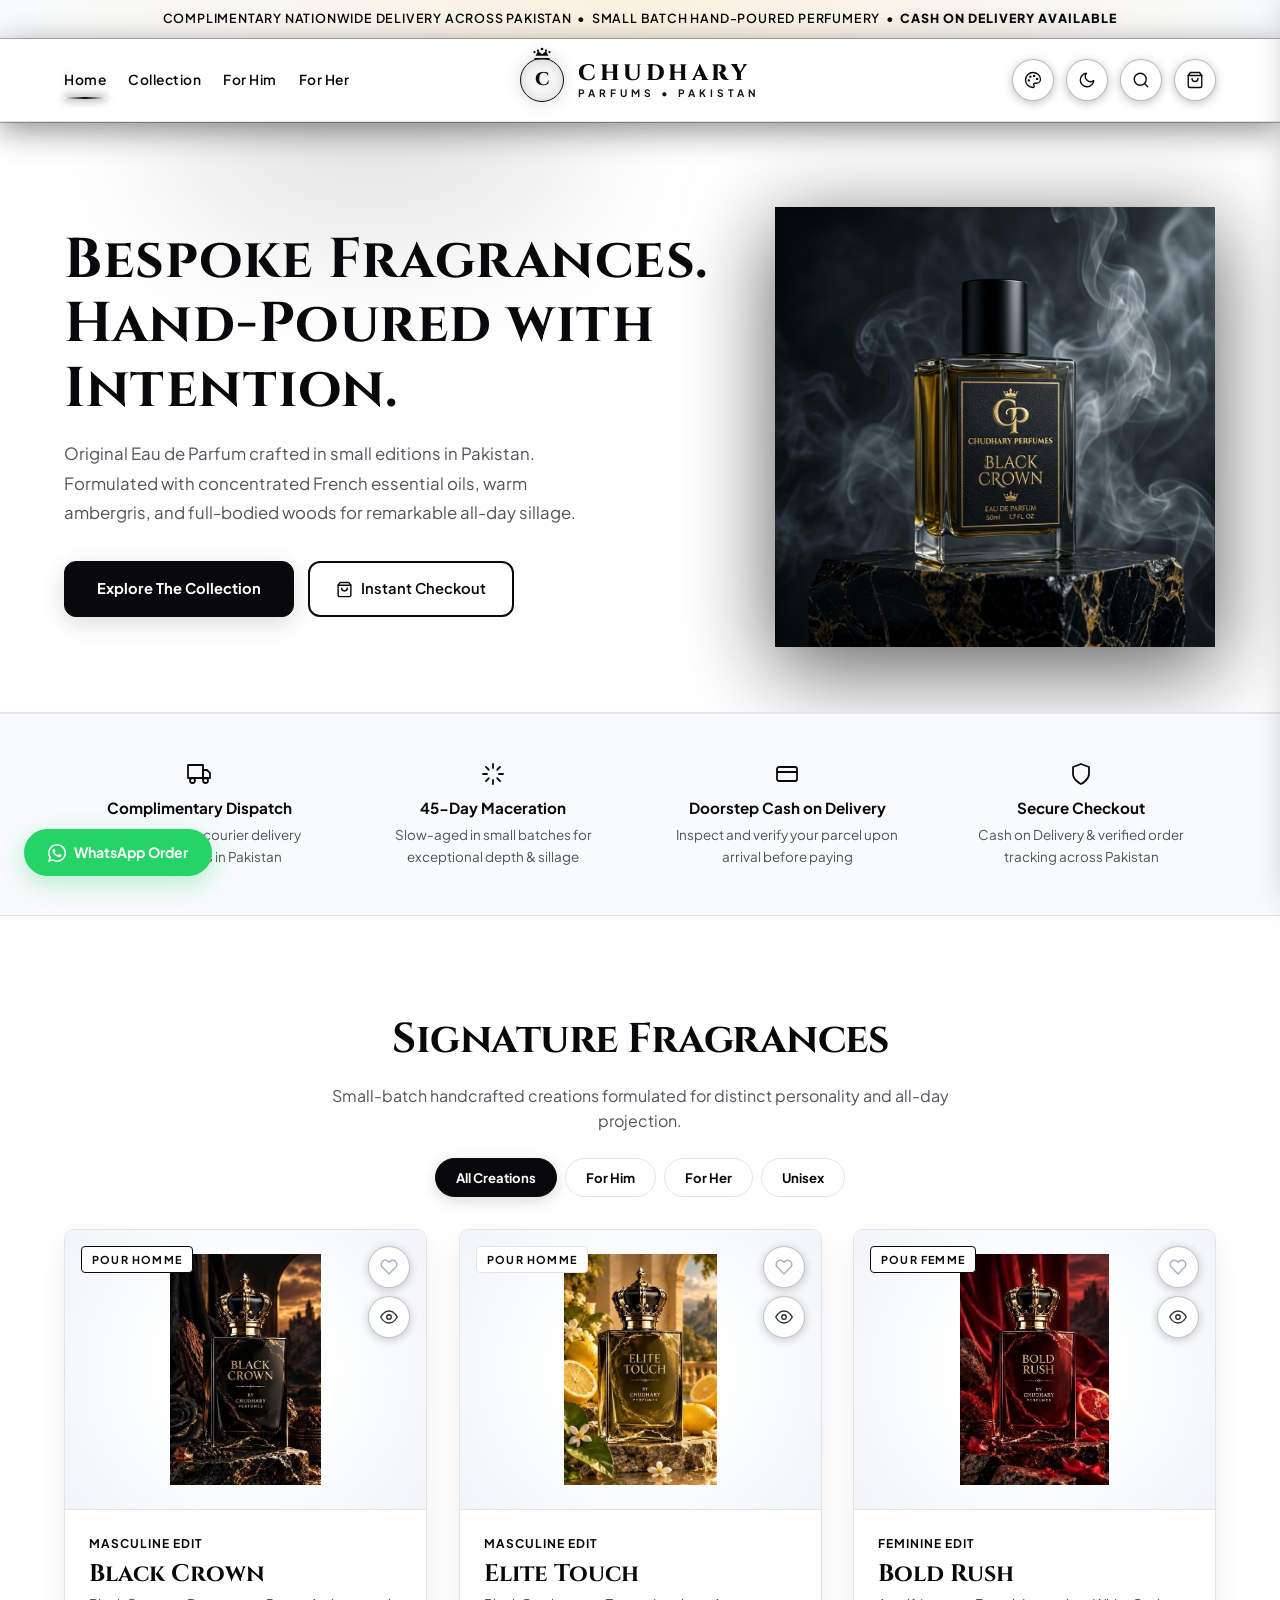
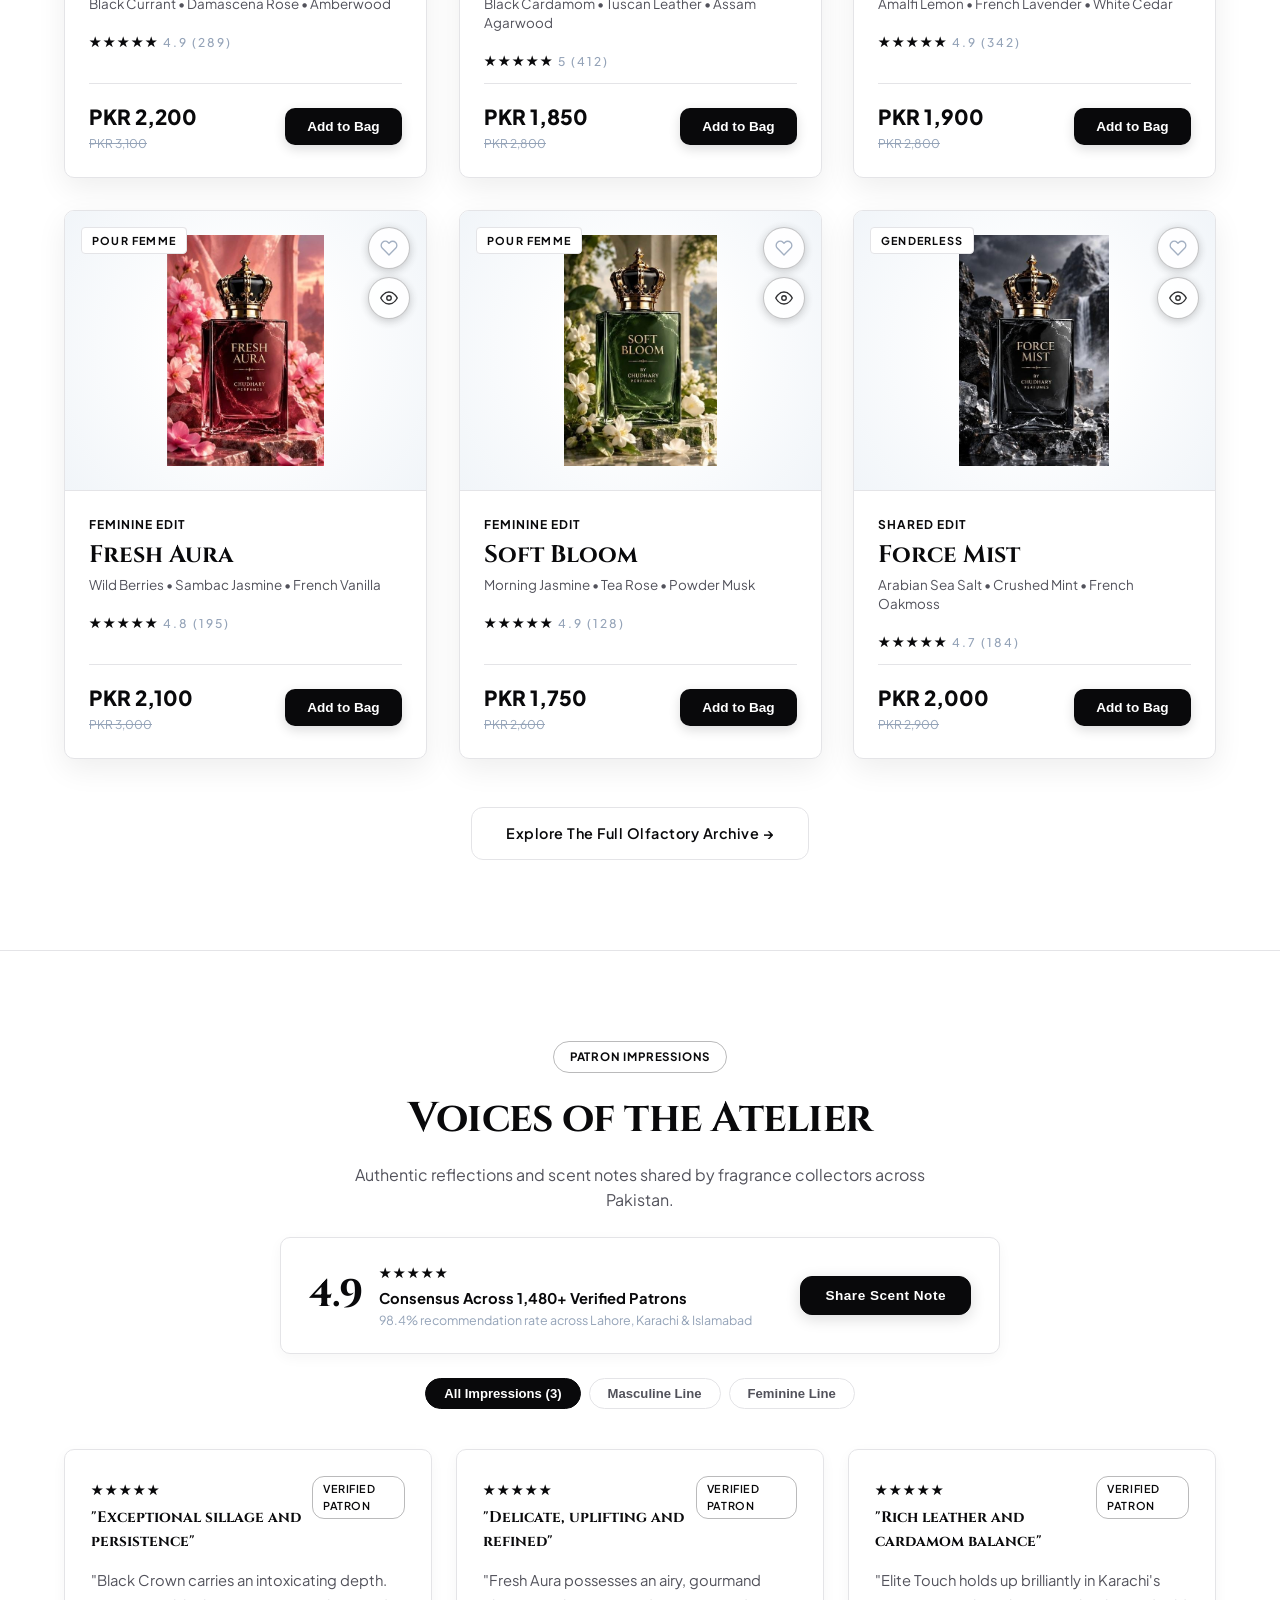
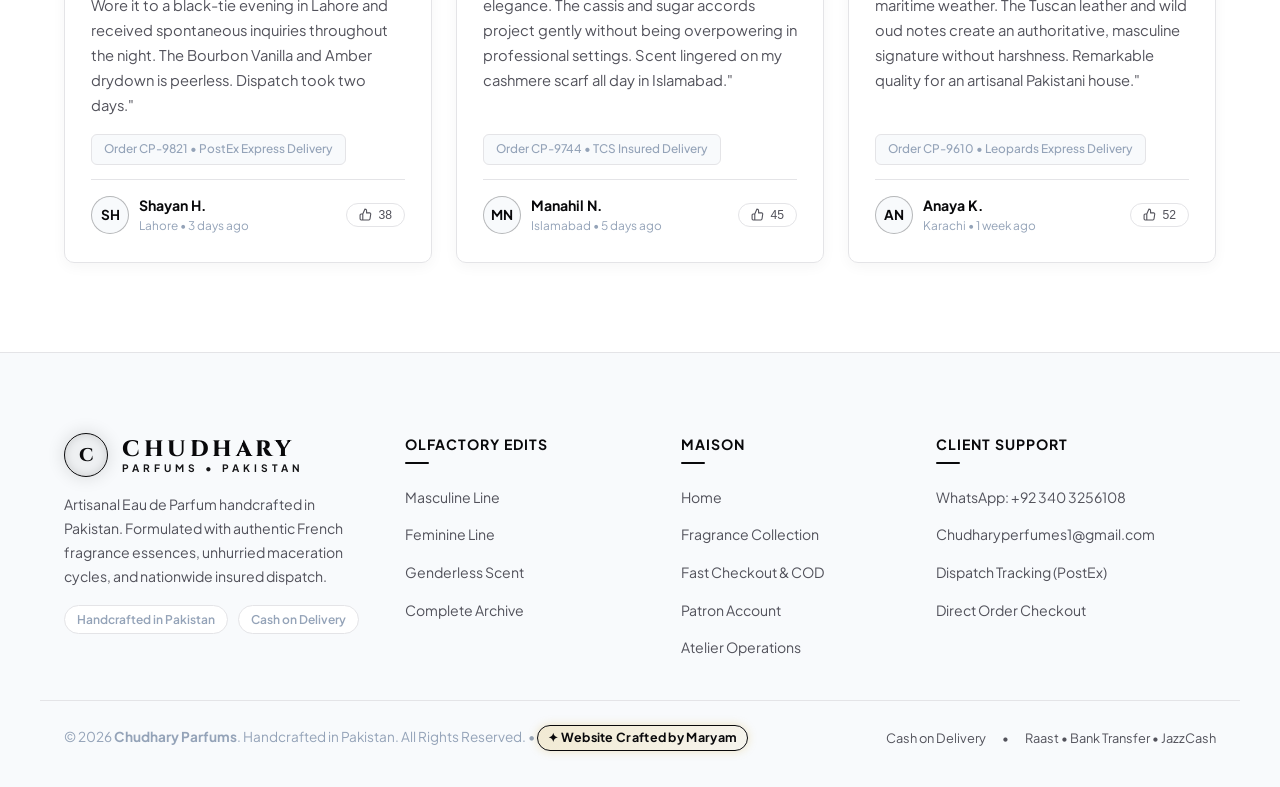
==== commit 397afb6b: "Implement Supabase real-time cloud database and live order sync" ====
--- a/index.html
+++ b/index.html
@@ -968,6 +968,7 @@
   <!-- JS Scripts -->
   <script src="js/theme.js?v=2.0"></script>
   <script src="js/animations.js?v=2.0"></script>
+  <script src="js/cloud-db.js?v=2.0"></script>
   <script src="js/script.js?v=2.0"></script>
   <script src="js/shop.js?v=2.0"></script>
   <script src="js/cart.js?v=2.0"></script>
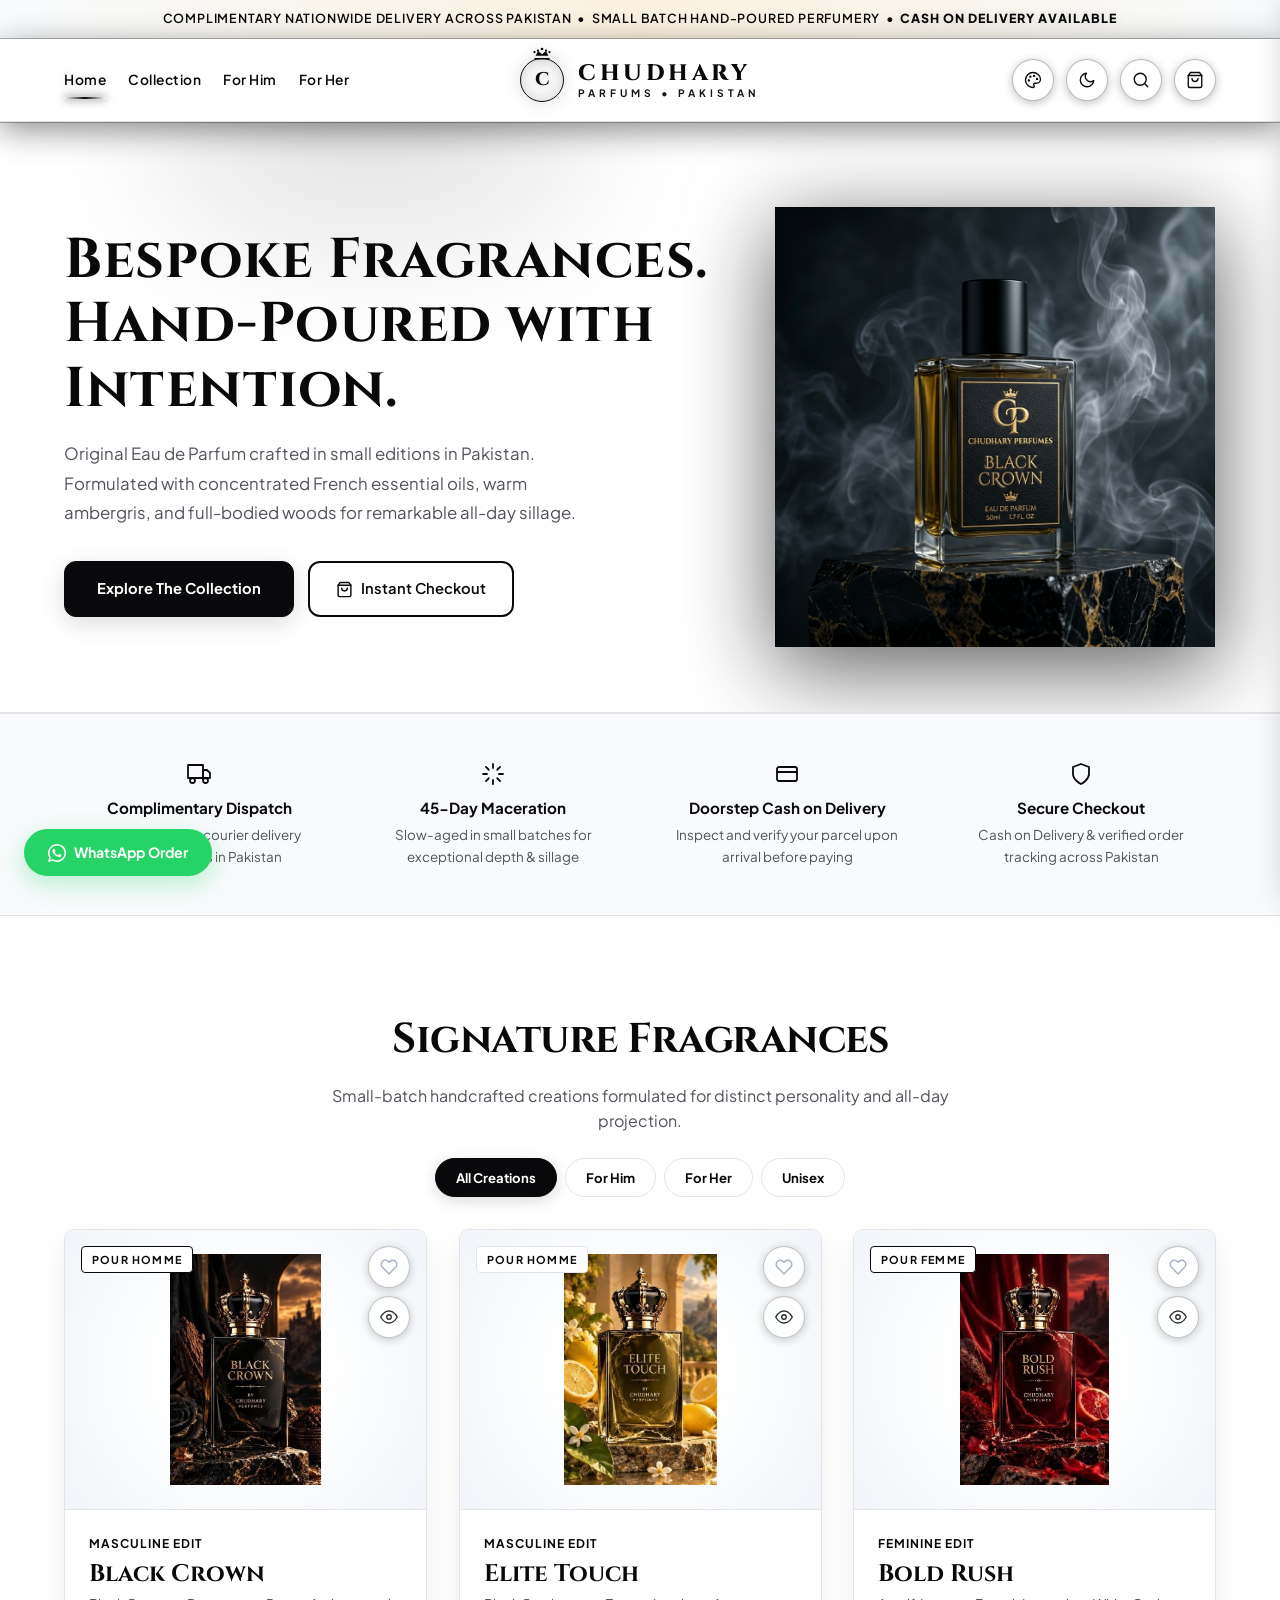
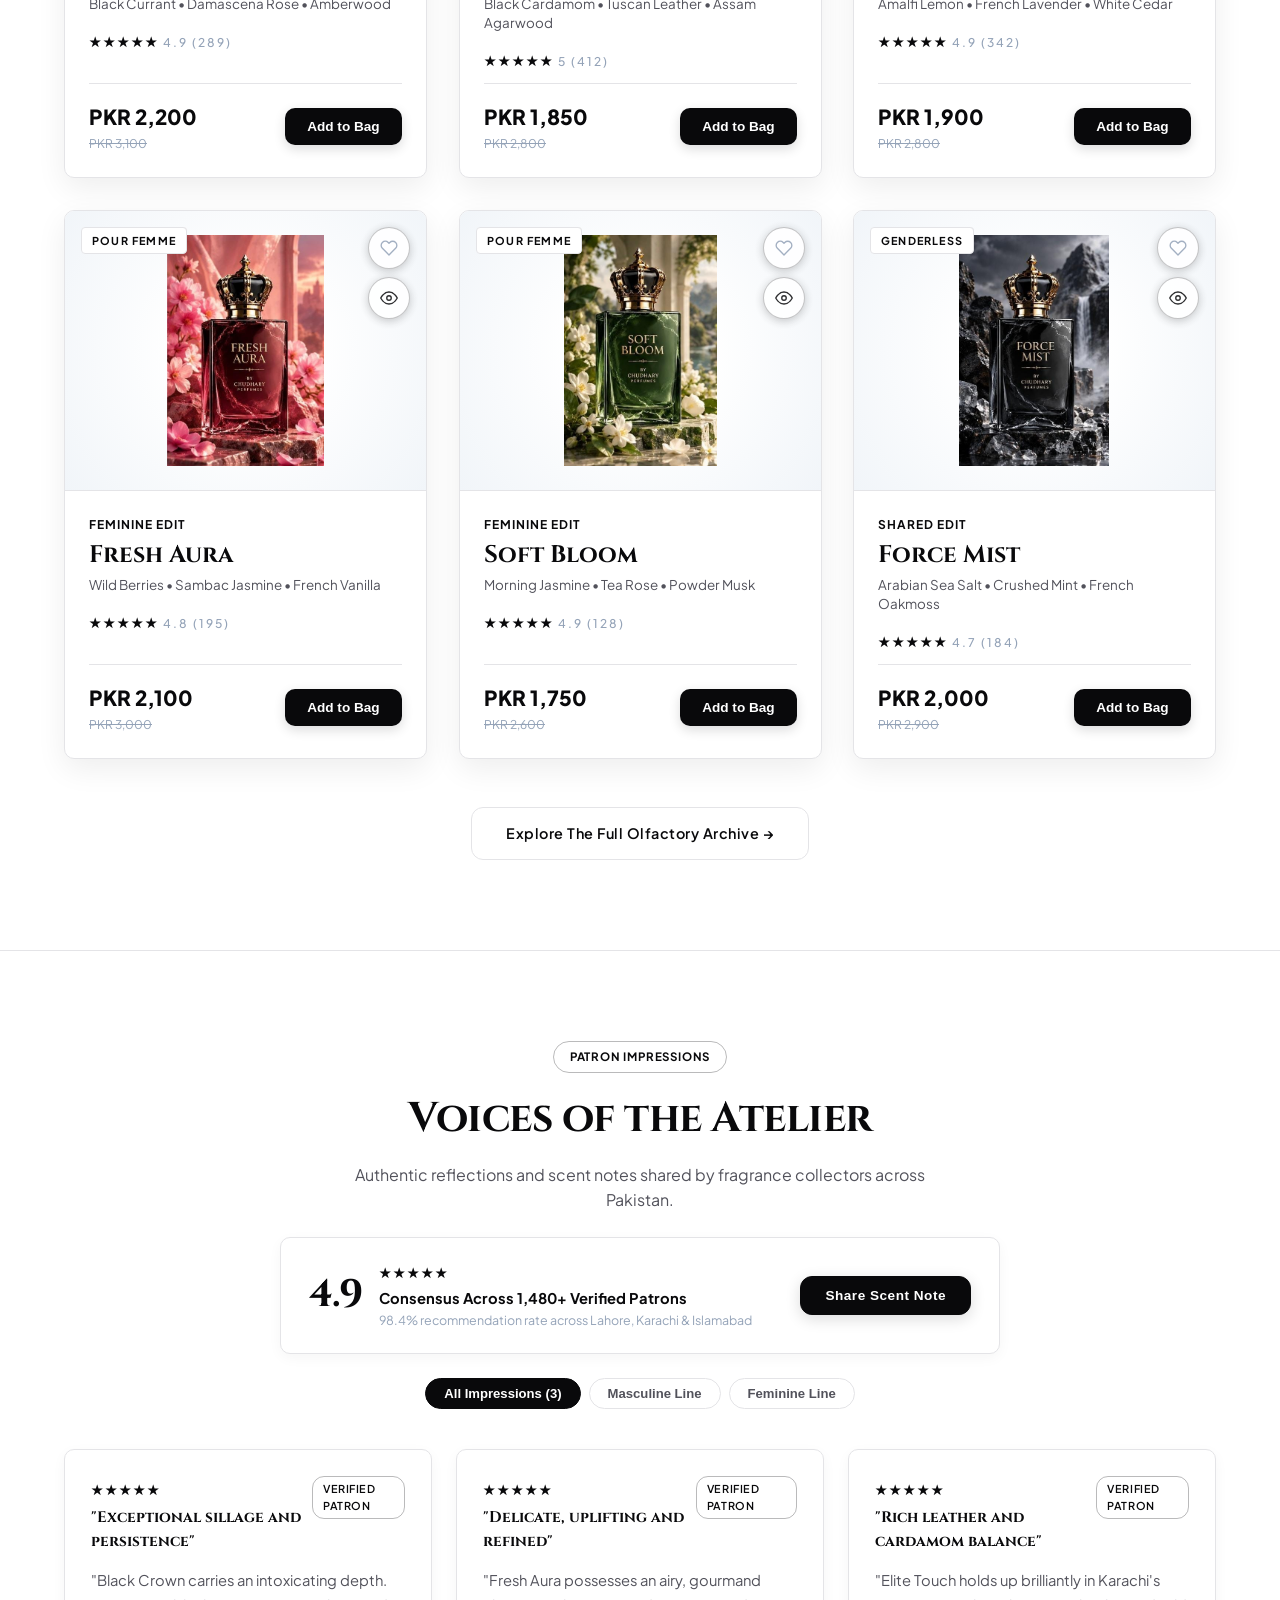
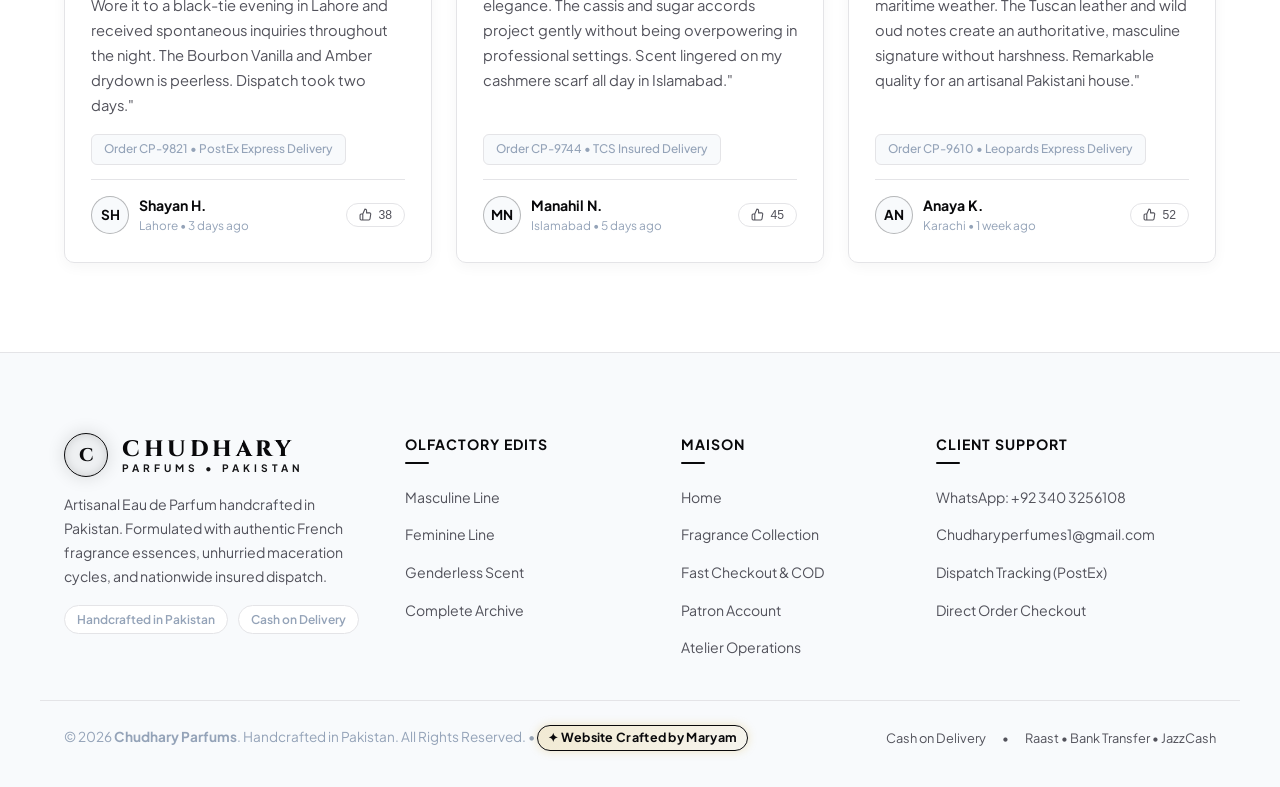
==== commit bf3a94b0: "Auto-initialize live Supabase cloud database connection and bump cache versions to v3.0" ====
--- a/index.html
+++ b/index.html
@@ -968,7 +968,7 @@
   <!-- JS Scripts -->
   <script src="js/theme.js?v=2.0"></script>
   <script src="js/animations.js?v=2.0"></script>
-  <script src="js/cloud-db.js?v=2.0"></script>
+  <script src="js/cloud-db.js?v=3.0"></script>
   <script src="js/script.js?v=2.0"></script>
   <script src="js/shop.js?v=2.0"></script>
   <script src="js/cart.js?v=2.0"></script>
